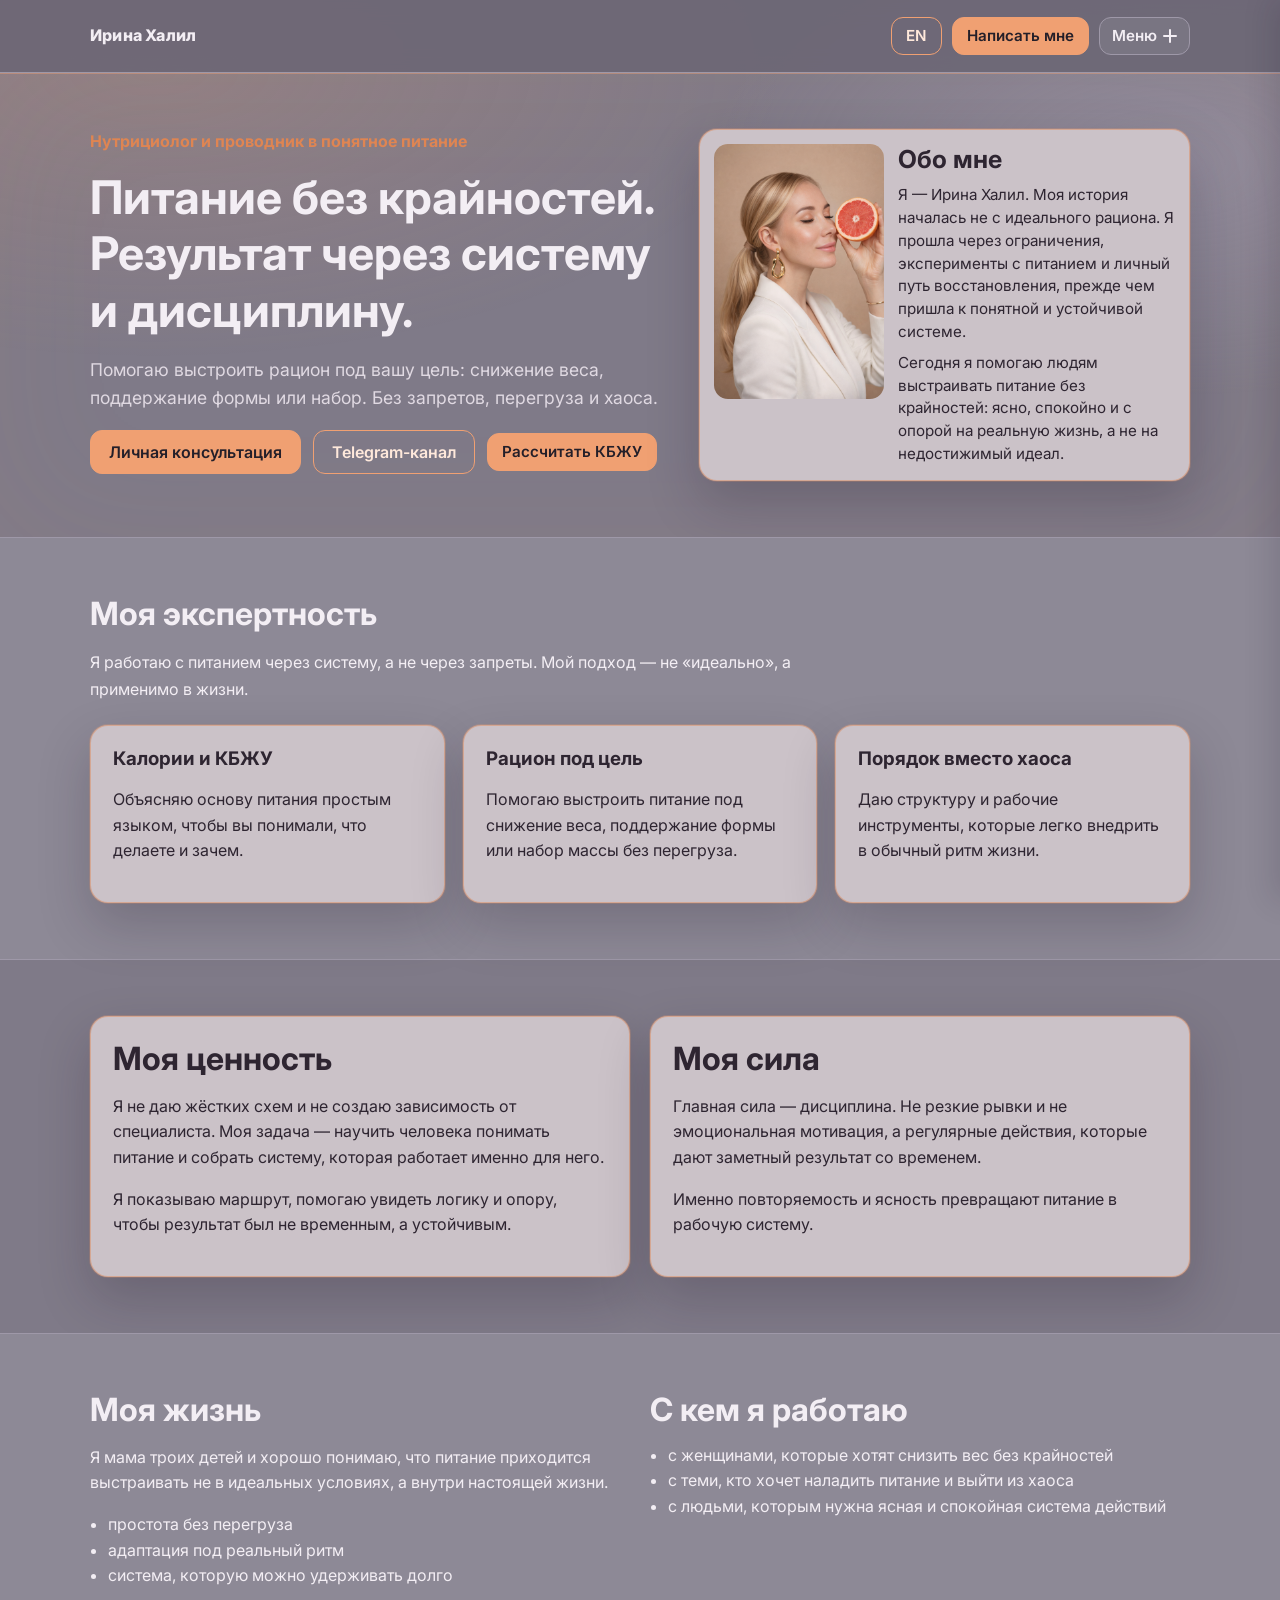
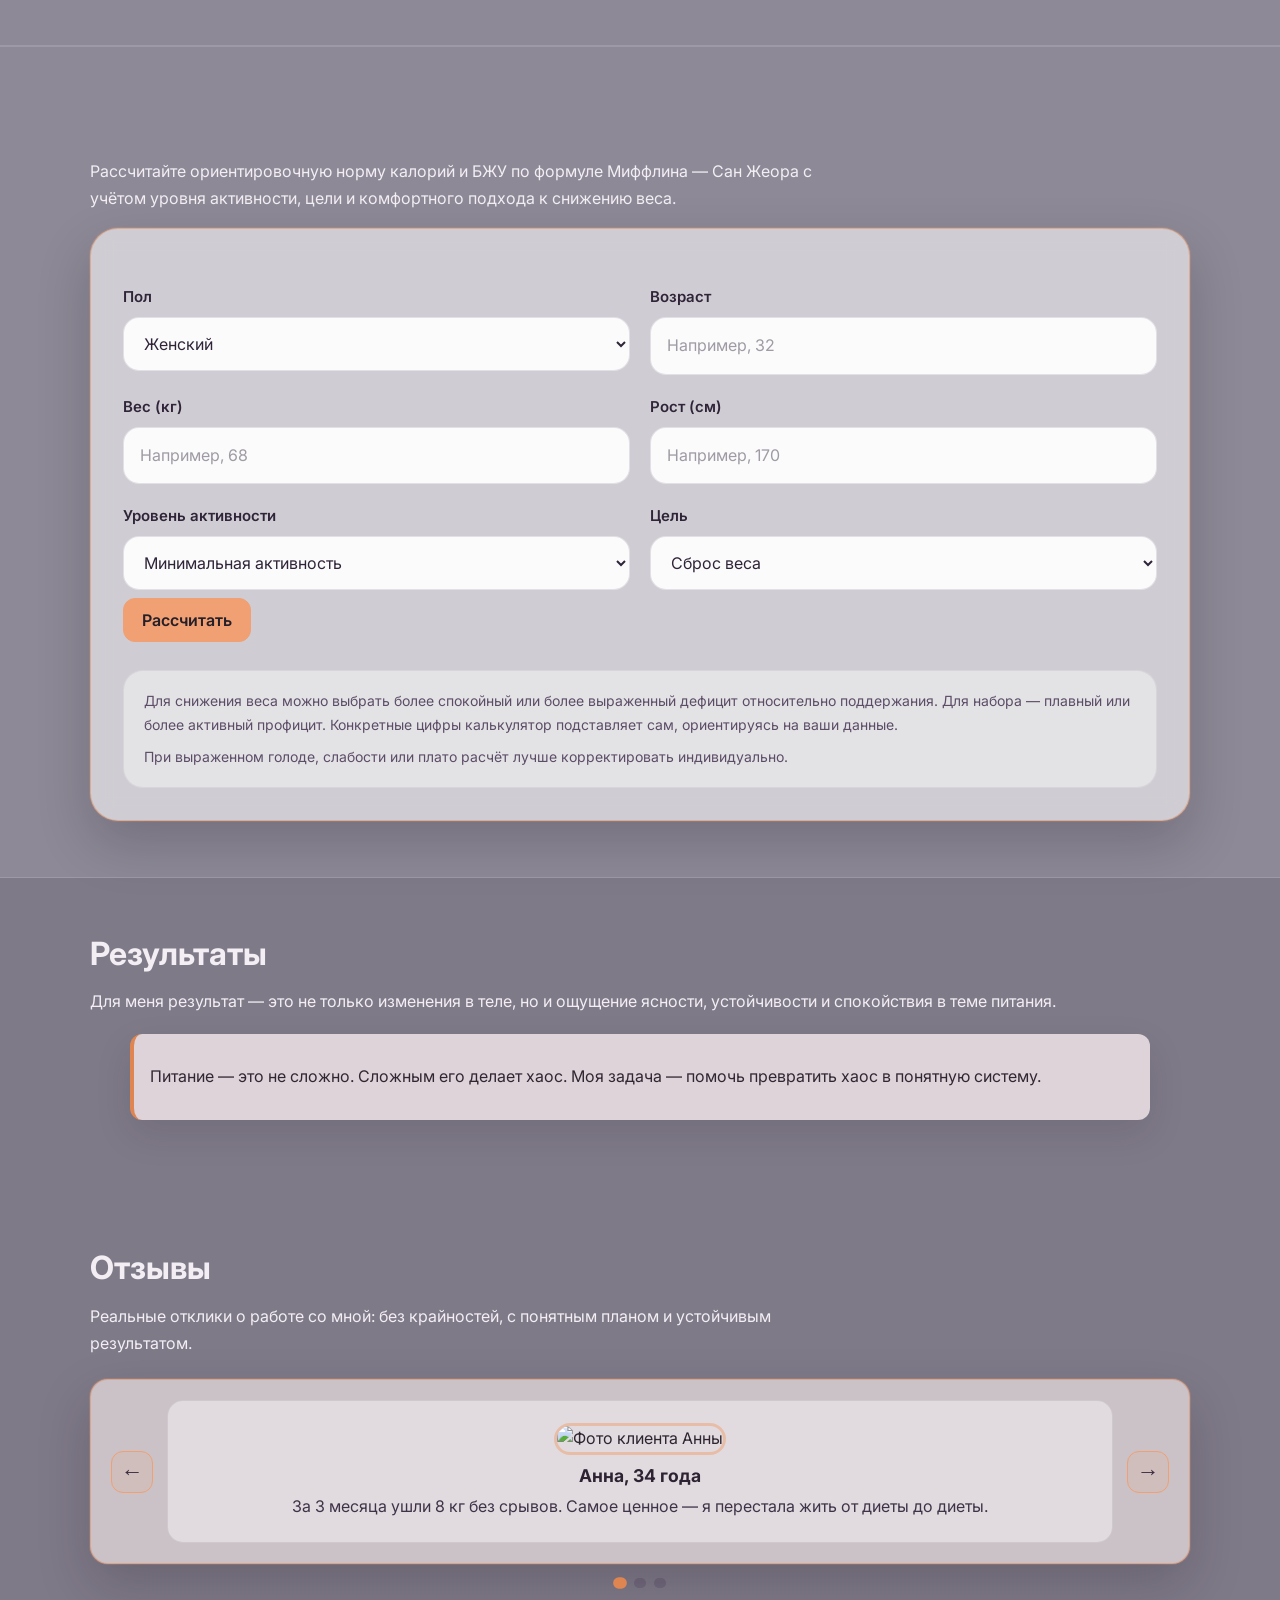
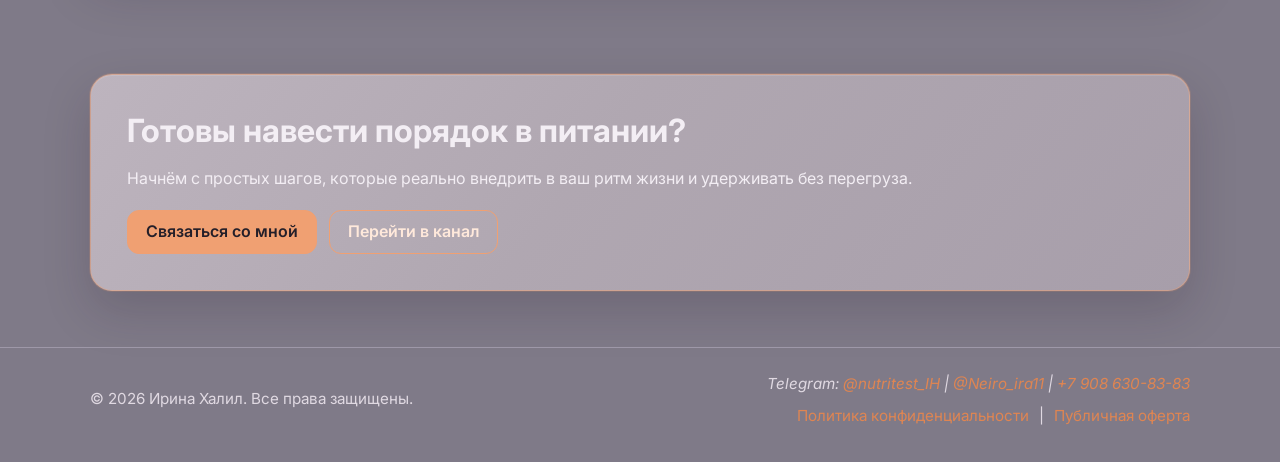
==== index.html @ 2a66aec0 "Добавила оферту и политику конфиденциальности" ====
<!doctype html>
<html lang="ru">
  <head>
    <meta charset="UTF-8" />
    <meta name="viewport" content="width=device-width, initial-scale=1" />
    <title>Ирина Халил — нутрициолог | Питание без крайностей</title>
    <meta
      name="description"
      content="Ирина Халил — нутрициолог. Помогаю выстроить питание без крайностей: снижение веса, понятный рацион и система, которую реально применять в жизни."
    />
    <meta
      name="keywords"
      content="нутрициолог, питание без крайностей, снижение веса, рацион, КБЖУ, питание для женщин, консультация нутрициолога"
    />
    <meta name="theme-color" content="#dff6f5" />

    <meta property="og:type" content="website" />
    <meta property="og:locale" content="ru_RU" />
    <meta property="og:title" content="Ирина Халил — нутрициолог" />
    <meta
      property="og:description"
      content="Питание без крайностей. Результат через систему, ясность и дисциплину."
    />
    <meta property="og:image" content="assets/og-cover.jpg" />
    <meta property="og:url" content="https://example.com" />
    <meta name="twitter:card" content="summary_large_image" />

    <link rel="icon" href="assets/favicon.ico" />
    <link rel="preconnect" href="https://fonts.googleapis.com" />
    <link rel="preconnect" href="https://fonts.gstatic.com" crossorigin />
    <link
      href="https://fonts.googleapis.com/css2?family=Inter:wght@400;500;600;700;800&display=swap"
      rel="stylesheet"
    />
    <link rel="stylesheet" href="styles.css" />
  </head>

  <body>
    <header class="header" id="top">
      <div class="container nav">
        <a href="#top" class="logo" aria-label="Ирина Халил — перейти в начало страницы">
          Ирина Халил
        </a>

        <nav class="nav-actions" aria-label="Основная навигация">
          <button class="btn btn-small btn-ghost" id="lang-toggle" type="button">
            EN
          </button>
          <button
            class="btn btn-small"
            type="button"
            id="nav-telegram-btn"
            aria-label="Написать мне — открыть форму"
          >
            Написать мне
          </button>
          <button
            class="sm-nav-toggle"
            type="button"
            id="staggered-menu-toggle"
            aria-expanded="false"
            aria-controls="staggered-menu-panel"
          >
            <span class="sm-nav-toggle-label" id="menu-toggle-label">Меню</span>
            <span class="sm-nav-toggle-icon" id="sm-menu-icon" aria-hidden="true">
              <span class="sm-nav-toggle-line"></span>
              <span class="sm-nav-toggle-line sm-nav-toggle-line-v"></span>
            </span>
          </button>
        </nav>
      </div>
    </header>

    <main id="main-content">
      <section class="hero section" id="about" aria-labelledby="hero-title">
        <div class="container hero-grid">
          <div class="hero-content">
            <p class="eyebrow" id="hero-eyebrow">Нутрициолог и проводник в понятное питание</p>
            <h1 id="hero-title">
              Питание без крайностей. Результат через систему и дисциплину.
            </h1>
            <p class="lead" id="hero-lead">
              Помогаю выстроить рацион под вашу цель: снижение веса, поддержание формы
              или набор. Без запретов, перегруза и хаоса.
            </p>

            <div class="hero-actions hero-main-actions">
              <button
                class="btn"
                type="button"
                id="hero-consult-btn"
                aria-haspopup="dialog"
                aria-controls="contact-modal"
              >
                Личная консультация
              </button>
              <a
                class="btn btn-ghost"
                id="hero-channel-btn"
                href="https://t.me/nutritest_IH"
                target="_blank"
                rel="noopener noreferrer"
              >
                Telegram-канал
              </a>
              <a
                class="btn btn-small btn-calc"
                id="hero-calc-btn"
                href="#calculator"
                aria-label="Перейти к калькулятору калорий и БЖУ"
              >
                Рассчитать КБЖУ
              </a>
            </div>
          </div>

          <aside class="card hero-card hero-profile" aria-labelledby="about-title">
            <div class="hero-about-row">
              <figure class="hero-photo">
                <img
                  src="photo.png"
                  alt="Ирина Халил — нутрициолог"
                />
              </figure>

              <div class="hero-about-text">
                <h2 id="about-title">Обо мне</h2>
                <p id="about-p1">
                  Я — Ирина Халил. Моя история началась не с идеального рациона.
                  Я прошла через ограничения, эксперименты с питанием и личный путь
                  восстановления, прежде чем пришла к понятной и устойчивой системе.
                </p>
                <p id="about-p2">
                  Сегодня я помогаю людям выстраивать питание без крайностей:
                  ясно, спокойно и с опорой на реальную жизнь, а не на недостижимый идеал.
                </p>
              </div>
            </div>
          </aside>
        </div>
      </section>

      <section class="section section-soft" id="expertise" aria-labelledby="expertise-title">
        <div class="container">
          <h2 id="expertise-title">Моя экспертность</h2>
          <p class="section-intro" id="expertise-intro">
            Я работаю с питанием через систему, а не через запреты.
            Мой подход — не «идеально», а применимо в жизни.
          </p>

          <div class="grid-3">
            <article class="card">
              <h3 id="exp-card1-title">Калории и КБЖУ</h3>
              <p id="exp-card1-text">
                Объясняю основу питания простым языком, чтобы вы понимали,
                что делаете и зачем.
              </p>
            </article>

            <article class="card">
              <h3 id="exp-card2-title">Рацион под цель</h3>
              <p id="exp-card2-text">
                Помогаю выстроить питание под снижение веса, поддержание формы
                или набор массы без перегруза.
              </p>
            </article>

            <article class="card">
              <h3 id="exp-card3-title">Порядок вместо хаоса</h3>
              <p id="exp-card3-text">
                Даю структуру и рабочие инструменты, которые легко внедрить
                в обычный ритм жизни.
              </p>
            </article>
          </div>
        </div>
      </section>

      <section class="section" aria-labelledby="approach-title">
        <div class="container split">
          <article class="card">
            <h2 id="approach-title">Моя ценность</h2>
            <p id="value-p1">
              Я не даю жёстких схем и не создаю зависимость от специалиста.
              Моя задача — научить человека понимать питание и собрать систему,
              которая работает именно для него.
            </p>
            <p id="value-p2">
              Я показываю маршрут, помогаю увидеть логику и опору, чтобы результат
              был не временным, а устойчивым.
            </p>
          </article>

          <article class="card">
            <h2 id="strength-title">Моя сила</h2>
            <p id="strength-p1">
              Главная сила — дисциплина. Не резкие рывки и не эмоциональная мотивация,
              а регулярные действия, которые дают заметный результат со временем.
            </p>
            <p id="strength-p2">
              Именно повторяемость и ясность превращают питание в рабочую систему.
            </p>
          </article>
        </div>
      </section>

      <section class="section section-soft" aria-labelledby="audience-title">
        <div class="container split">
          <div>
            <h2 id="life-title">Моя жизнь</h2>
            <p id="life-p1">
              Я мама троих детей и хорошо понимаю, что питание приходится выстраивать
              не в идеальных условиях, а внутри настоящей жизни.
            </p>
            <ul class="list">
              <li id="life-li1">простота без перегруза</li>
              <li id="life-li2">адаптация под реальный ритм</li>
              <li id="life-li3">система, которую можно удерживать долго</li>
            </ul>
          </div>

          <div>
            <h2 id="audience-title">С кем я работаю</h2>
            <ul class="list">
              <li id="aud-li1">с женщинами, которые хотят снизить вес без крайностей</li>
              <li id="aud-li2">с теми, кто хочет наладить питание и выйти из хаоса</li>
              <li id="aud-li3">с людьми, которым нужна ясная и спокойная система действий</li>
            </ul>
          </div>
        </div>
      </section>

      <section class="section section-soft" id="calculator" aria-labelledby="calculator-title">
        <div class="container">
          <h2 id="calculator-title">Ориентировочный расчёт калорийности и БЖУ</h2>
          <p class="section-intro">
            Рассчитайте ориентировочную норму калорий и БЖУ по формуле Миффлина — Сан Жеора
            с учётом уровня активности, цели и комфортного подхода к снижению веса.
          </p>

          <div class="card calculator-card">
            <form id="calorie-form" class="calculator-form">
              <div class="grid-2">
                <div class="form-group">
                  <label for="gender">Пол</label>
                  <select id="gender" name="gender" required>
                    <option value="female">Женский</option>
                    <option value="male">Мужской</option>
                  </select>
                </div>

                <div class="form-group">
                  <label for="age">Возраст</label>
                  <input
                    type="number"
                    id="age"
                    name="age"
                    min="14"
                    max="100"
                    placeholder="Например, 32"
                    required
                  />
                </div>

                <div class="form-group">
                  <label for="weight">Вес (кг)</label>
                  <input
                    type="number"
                    id="weight"
                    name="weight"
                    min="30"
                    max="300"
                    step="0.1"
                    placeholder="Например, 68"
                    required
                  />
                </div>

                <div class="form-group">
                  <label for="height">Рост (см)</label>
                  <input
                    type="number"
                    id="height"
                    name="height"
                    min="120"
                    max="250"
                    placeholder="Например, 170"
                    required
                  />
                </div>

                <div class="form-group">
                  <label for="activity">Уровень активности</label>
                  <select id="activity" name="activity" required>
                    <option value="1.2">Минимальная активность</option>
                    <option value="1.375">Лёгкая активность (1–3 тренировки в неделю)</option>
                    <option value="1.55">Умеренная активность (3–5 тренировок в неделю)</option>
                    <option value="1.725">Высокая активность (6–7 тренировок в неделю)</option>
                    <option value="1.9">Очень высокая активность / физическая работа</option>
                  </select>
                </div>

                <div class="form-group">
                  <label for="goal">Цель</label>
                  <select id="goal" name="goal" required>
                    <option value="lose_fast">Сброс веса</option>
                    <option value="lose_slow">Медленный сброс веса</option>
                    <option value="maintain">Поддержание моего нынешнего веса</option>
                    <option value="gain_slow">Медленное увеличение веса</option>
                    <option value="gain_fast">Увеличение веса</option>
                  </select>
                </div>
              </div>

              <button type="submit" class="btn calculator-btn">Рассчитать</button>
            </form>

            <div id="calorie-result" class="calculator-result" aria-live="polite"></div>

            <div class="calculator-note">
              <p>
                Для снижения веса можно выбрать более спокойный или более выраженный дефицит
                относительно поддержания. Для набора — плавный или более активный профицит.
                Конкретные цифры калькулятор подставляет сам, ориентируясь на ваши данные.
              </p>
              <p>
                При выраженном голоде, слабости или плато расчёт лучше корректировать индивидуально.
              </p>
            </div>
          </div>
        </div>
      </section>

      <section class="section" id="results" aria-labelledby="results-title">
        <div class="container">
          <h2 id="results-title">Результаты</h2>
          <p id="results-p1">
            Для меня результат — это не только изменения в теле, но и ощущение ясности,
            устойчивости и спокойствия в теме питания.
          </p>

          <blockquote class="quote">
            <p id="quote-text">
              Питание — это не сложно. Сложным его делает хаос.
              Моя задача — помочь превратить хаос в понятную систему.
            </p>
          </blockquote>
        </div>
      </section>

      <section class="section testimonials" id="testimonials" aria-labelledby="testimonials-title">
        <div class="container">
          <h2 id="testimonials-title">Отзывы</h2>
          <p class="section-intro" id="testimonials-intro">
            Реальные отклики о работе со мной: без крайностей, с понятным планом и устойчивым результатом.
          </p>

          <div class="card testimonials-card">
            <button
              class="testimonial-arrow testimonial-prev"
              type="button"
              id="testimonial-prev"
              aria-label="Предыдущий отзыв"
            >
              &#8592;
            </button>

            <div class="testimonials-viewport" aria-live="polite">
              <div class="testimonials-track" id="testimonials-track">
                <article class="testimonial-slide">
                  <img
                    class="testimonial-avatar"
                    src="https://randomuser.me/api/portraits/women/68.jpg"
                    alt="Фото клиента Анны"
                    id="testimonial-avatar-1"
                    loading="lazy"
                  />
                  <h3 id="testimonial-name-1">Анна, 34 года</h3>
                  <p id="testimonial-text-1">
                    За 3 месяца ушли 8 кг без срывов. Самое ценное — я перестала жить от диеты до диеты.
                  </p>
                </article>

                <article class="testimonial-slide">
                  <img
                    class="testimonial-avatar"
                    src="https://randomuser.me/api/portraits/women/32.jpg"
                    alt="Фото клиента Марии"
                    id="testimonial-avatar-2"
                    loading="lazy"
                  />
                  <h3 id="testimonial-name-2">Мария, 29 лет</h3>
                  <p id="testimonial-text-2">
                    Появилась система и спокойствие. Больше нет хаоса в еде, а результат держится.
                  </p>
                </article>

                <article class="testimonial-slide">
                  <img
                    class="testimonial-avatar"
                    src="https://randomuser.me/api/portraits/women/44.jpg"
                    alt="Фото клиента Елены"
                    id="testimonial-avatar-3"
                    loading="lazy"
                  />
                  <h3 id="testimonial-name-3">Елена, 41 год</h3>
                  <p id="testimonial-text-3">
                    Наконец поняла, как питаться в реальном графике с детьми и работой. Без перегруза и запретов.
                  </p>
                </article>
              </div>
            </div>

            <button
              class="testimonial-arrow testimonial-next"
              type="button"
              id="testimonial-next"
              aria-label="Следующий отзыв"
            >
              &#8594;
            </button>
          </div>

          <div class="testimonial-dots" id="testimonial-dots" aria-label="Навигация по отзывам">
            <button class="testimonial-dot is-active" type="button" data-index="0" aria-label="Отзыв 1"></button>
            <button class="testimonial-dot" type="button" data-index="1" aria-label="Отзыв 2"></button>
            <button class="testimonial-dot" type="button" data-index="2" aria-label="Отзыв 3"></button>
          </div>
        </div>
      </section>

      <section class="section cta" id="contact" aria-labelledby="cta-title">
        <div class="container cta-box">
          <h2 id="cta-title">Готовы навести порядок в питании?</h2>
          <p id="cta-p1">
            Начнём с простых шагов, которые реально внедрить в ваш ритм жизни
            и удерживать без перегруза.
          </p>

          <div class="hero-actions">
            <button class="btn" type="button" id="cta-contact-btn">
              Связаться со мной
            </button>
            <a
              class="btn btn-ghost"
              id="cta-channel-btn"
              href="https://t.me/nutritest_IH"
              target="_blank"
              rel="noopener noreferrer"
            >
              Перейти в канал
            </a>
          </div>
        </div>
      </section>
    </main>

    <div
      id="contact-modal"
      class="contact-modal"
      aria-hidden="true"
    >
      <button
        type="button"
        class="contact-modal-backdrop"
        id="contact-modal-backdrop"
        aria-label="Закрыть"
        tabindex="-1"
      ></button>
      <div
        class="contact-modal-dialog card"
        role="dialog"
        aria-modal="true"
        aria-labelledby="contact-modal-title"
      >
        <button
          type="button"
          class="contact-modal-close"
          id="contact-modal-close"
          aria-label="Закрыть"
        >
          &times;
        </button>
        <h2 id="contact-modal-title">Написать мне</h2>
        <p class="contact-modal-intro" id="contact-modal-intro">
          Оставьте контакты — я свяжусь с вами удобным способом.
        </p>
        <form id="contact-form" class="contact-form" novalidate>
          <div class="form-group">
            <label for="contact-name" id="contact-label-name">Имя</label>
            <input
              type="text"
              id="contact-name"
              name="name"
              autocomplete="name"
              required
              maxlength="120"
              placeholder="Как к вам обращаться"
            />
          </div>
          <div class="form-group">
            <label for="contact-email" id="contact-label-email">Электронная почта</label>
            <input
              type="email"
              id="contact-email"
              name="email"
              autocomplete="email"
              required
              maxlength="254"
              placeholder="name@example.com"
            />
          </div>
          <div class="form-group">
            <label for="contact-phone" id="contact-label-phone">Телефон</label>
            <input
              type="tel"
              id="contact-phone"
              name="phone"
              autocomplete="tel"
              required
              maxlength="32"
              placeholder="+7 …"
            />
          </div>
          <label class="contact-consent" for="contact-consent">
            <input type="checkbox" id="contact-consent" name="consent" required value="1" />
            <span id="contact-consent-text">Даю согласие на обработку моих персональных данных</span>
          </label>
          <p id="contact-form-error" class="contact-form-error" role="alert" hidden></p>
          <div class="contact-form-actions">
            <button type="submit" class="btn" id="contact-submit-btn">Отправить</button>
          </div>
          <p class="contact-modal-footnote">
            <a
              id="contact-telegram-fallback"
              href="https://t.me/Neiro_ira11"
              target="_blank"
              rel="noopener noreferrer"
              >Или написать в Telegram</a
            >
          </p>
          <p class="contact-modal-footnote contact-modal-legal">
            <a id="contact-privacy-link" href="privacy.html" target="_blank" rel="noopener noreferrer"
              >Политика конфиденциальности</a
            >
            ·
            <a id="contact-offer-link" href="offer.html" target="_blank" rel="noopener noreferrer"
              >Публичная оферта</a
            >
          </p>
        </form>
      </div>
    </div>

    <div
      id="staggered-menu-root"
      class="staggered-menu-wrapper fixed-wrapper"
      data-position="right"
      style="--sm-accent: #df8552"
      aria-hidden="true"
    >
      <button
        type="button"
        class="sm-backdrop"
        id="staggered-menu-backdrop"
        aria-label="Закрыть меню"
        tabindex="-1"
      ></button>
      <div class="sm-prelayers" aria-hidden="true">
        <div class="sm-prelayer" style="background: #c4bac4"></div>
        <div class="sm-prelayer" style="background: #9e98a8"></div>
      </div>
      <aside
        id="staggered-menu-panel"
        class="staggered-menu-panel"
        aria-hidden="true"
        role="dialog"
        aria-modal="true"
        aria-label="Навигация по сайту"
      >
        <div class="sm-panel-inner">
          <ul class="sm-panel-list" data-numbering="true" role="list">
            <li class="sm-panel-itemWrap">
              <a class="sm-panel-item" href="#top" aria-label="Перейти в начало" data-sm-anchor>
                <span class="sm-panel-itemLabel" id="menu-label-home">Главная</span>
              </a>
            </li>
            <li class="sm-panel-itemWrap">
              <a class="sm-panel-item" href="#about" aria-label="Раздел обо мне" data-sm-anchor>
                <span class="sm-panel-itemLabel" id="menu-label-about">Обо мне</span>
              </a>
            </li>
            <li class="sm-panel-itemWrap">
              <a class="sm-panel-item" href="#expertise" aria-label="Моя экспертность" data-sm-anchor>
                <span class="sm-panel-itemLabel" id="menu-label-expertise">Экспертность</span>
              </a>
            </li>
            <li class="sm-panel-itemWrap">
              <a class="sm-panel-item" href="#calculator" aria-label="Калькулятор КБЖУ" data-sm-anchor>
                <span class="sm-panel-itemLabel" id="menu-label-calculator">Калькулятор</span>
              </a>
            </li>
            <li class="sm-panel-itemWrap">
              <a class="sm-panel-item" href="#results" aria-label="Результаты" data-sm-anchor>
                <span class="sm-panel-itemLabel" id="menu-label-results">Результаты</span>
              </a>
            </li>
            <li class="sm-panel-itemWrap">
              <a class="sm-panel-item" href="#testimonials" aria-label="Отзывы" data-sm-anchor>
                <span class="sm-panel-itemLabel" id="menu-label-testimonials">Отзывы</span>
              </a>
            </li>
            <li class="sm-panel-itemWrap">
              <a class="sm-panel-item" href="#contact" aria-label="Связаться" data-sm-anchor>
                <span class="sm-panel-itemLabel" id="menu-label-contact">Связаться</span>
              </a>
            </li>
          </ul>
          <div class="sm-socials" aria-label="Соцсети">
            <h3 class="sm-socials-title" id="menu-socials-title">Соцсети</h3>
            <ul class="sm-socials-list" role="list">
              <li class="sm-socials-item">
                <a
                  href="https://t.me/nutritest_IH"
                  class="sm-socials-link"
                  target="_blank"
                  rel="noopener noreferrer"
                  id="menu-social-channel"
                >
                  Telegram — канал
                </a>
              </li>
              <li class="sm-socials-item">
                <a
                  href="https://t.me/Neiro_ira11"
                  class="sm-socials-link"
                  target="_blank"
                  rel="noopener noreferrer"
                  id="menu-social-dm"
                >
                  Telegram — личные сообщения
                </a>
              </li>
            </ul>
          </div>
        </div>
      </aside>
    </div>

    <footer class="footer">
      <div class="container footer-inner">
        <p>© <span id="year"></span> Ирина Халил. <span id="footer-rights">Все права защищены.</span></p>
        <div class="footer-right">
          <address class="footer-contacts">
            <span id="footer-telegram-label">Telegram:</span>
            <a href="https://t.me/nutritest_IH" target="_blank" rel="noopener noreferrer">
              @nutritest_IH
            </a>
            |
            <a href="https://t.me/Neiro_ira11" target="_blank" rel="noopener noreferrer">
              @Neiro_ira11
            </a>
            |
            <a href="tel:+79086308383">+7 908 630-83-83</a>
          </address>
          <p class="footer-legal">
            <a id="footer-privacy-link" href="privacy.html" target="_blank" rel="noopener noreferrer"
              >Политика конфиденциальности</a
            >
            <span aria-hidden="true">|</span>
            <a id="footer-offer-link" href="offer.html" target="_blank" rel="noopener noreferrer"
              >Публичная оферта</a
            >
          </p>
        </div>
      </div>
    </footer>
    <script src="https://cdn.jsdelivr.net/npm/gsap@3.12.5/dist/gsap.min.js"></script>
    <script>
      (function () {
        const langToggle = document.getElementById("lang-toggle");
        const translations = {
          ru: {
            pageTitle: "Ирина Халил — нутрициолог | Питание без крайностей",
            navTelegram: "Написать мне",
            contactModalIntro:
              "Оставьте контакты — я свяжусь с вами удобным способом.",
            contactLabelName: "Имя",
            contactLabelEmail: "Электронная почта",
            contactLabelPhone: "Телефон",
            contactPlaceholderName: "Как к вам обращаться",
            contactPlaceholderEmail: "name@example.com",
            contactPlaceholderPhone: "+7 …",
            contactConsentText: "Даю согласие на обработку моих персональных данных",
            contactSubmit: "Отправить",
            contactCloseAria: "Закрыть окно",
            contactBackdropAria: "Закрыть форму",
            contactAltTelegram: "Или написать в Telegram",
            policyLink: "Политика конфиденциальности",
            offerLink: "Публичная оферта",
            contactNavAria: "Написать мне — открыть форму",
            contactErrRequired: "Заполните все поля.",
            contactErrEmail: "Укажите корректный email.",
            contactErrPhone: "Укажите номер телефона.",
            contactErrConsent: "Нужно согласие на обработку персональных данных.",
            contactErrPopupBlocked:
              "Браузер заблокировал новое окно. Разрешите всплывающие окна для этого сайта или воспользуйтесь ссылкой на Telegram внизу формы.",
            contactSending: "Отправка…",
            contactErrSend:
              "Не удалось отправить. Проверьте подключение к интернету или напишите в Telegram.",
            contactSuccess: "Спасибо! Данные отправлены.",
            contactMsgIntro: "Заявка с сайта NutriKey",
            contactMsgName: "Имя",
            contactMsgEmail: "Email",
            contactMsgPhone: "Телефон",
            heroEyebrow: "Нутрициолог и проводник в понятное питание",
            heroTitle: "Питание без крайностей. Результат через систему и дисциплину.",
            heroLead:
              "Помогаю выстроить рацион под вашу цель: снижение веса, поддержание формы или набор. Без запретов, перегруза и хаоса.",
            heroConsult: "Личная консультация",
            heroChannel: "Telegram-канал",
            heroCalc: "Рассчитать КБЖУ",
            menuToggleOpen: "Меню",
            menuToggleClose: "Закрыть",
            menuOpenAria: "Открыть меню навигации",
            menuCloseAria: "Закрыть меню",
            menuBackdropAria: "Закрыть меню",
            menuPanelAria: "Навигация по сайту",
            menuHome: "Главная",
            menuAbout: "Обо мне",
            menuExpertise: "Экспертность",
            menuCalculator: "Калькулятор",
            menuResults: "Результаты",
            menuTestimonials: "Отзывы",
            menuContact: "Связаться",
            menuSocialsTitle: "Соцсети",
            menuSocialChannel: "Telegram — канал",
            menuSocialDm: "Telegram — личные сообщения",
            aboutTitle: "Обо мне",
            aboutP1:
              "Я — Ирина Халил. Моя история началась не с идеального рациона. Я прошла через ограничения, эксперименты с питанием и личный путь восстановления, прежде чем пришла к понятной и устойчивой системе.",
            aboutP2:
              "Сегодня я помогаю людям выстраивать питание без крайностей: ясно, спокойно и с опорой на реальную жизнь, а не на недостижимый идеал.",
            expertiseTitle: "Моя экспертность",
            expertiseIntro:
              "Я работаю с питанием через систему, а не через запреты. Мой подход — не «идеально», а применимо в жизни.",
            expCard1Title: "Калории и КБЖУ",
            expCard1Text:
              "Объясняю основу питания простым языком, чтобы вы понимали, что делаете и зачем.",
            expCard2Title: "Рацион под цель",
            expCard2Text:
              "Помогаю выстроить питание под снижение веса, поддержание формы или набор массы без перегруза.",
            expCard3Title: "Порядок вместо хаоса",
            expCard3Text:
              "Даю структуру и рабочие инструменты, которые легко внедрить в обычный ритм жизни.",
            valueTitle: "Моя ценность",
            valueP1:
              "Я не даю жёстких схем и не создаю зависимость от специалиста. Моя задача — научить человека понимать питание и собрать систему, которая работает именно для него.",
            valueP2:
              "Я показываю маршрут, помогаю увидеть логику и опору, чтобы результат был не временным, а устойчивым.",
            strengthTitle: "Моя сила",
            strengthP1:
              "Главная сила — дисциплина. Не резкие рывки и не эмоциональная мотивация, а регулярные действия, которые дают заметный результат со временем.",
            strengthP2:
              "Именно повторяемость и ясность превращают питание в рабочую систему.",
            lifeTitle: "Моя жизнь",
            lifeP1:
              "Я мама троих детей и хорошо понимаю, что питание приходится выстраивать не в идеальных условиях, а внутри настоящей жизни.",
            lifeLi1: "простота без перегруза",
            lifeLi2: "адаптация под реальный ритм",
            lifeLi3: "система, которую можно удерживать долго",
            audienceTitle: "С кем я работаю",
            audLi1: "с женщинами, которые хотят снизить вес без крайностей",
            audLi2: "с теми, кто хочет наладить питание и выйти из хаоса",
            audLi3: "с людьми, которым нужна ясная и спокойная система действий",
            resultsTitle: "Результаты",
            resultsP1:
              "Для меня результат — это не только изменения в теле, но и ощущение ясности, устойчивости и спокойствия в теме питания.",
            quoteText:
              "Питание — это не сложно. Сложным его делает хаос. Моя задача — помочь превратить хаос в понятную систему.",
            testimonialsTitle: "Отзывы",
            testimonialsIntro:
              "Реальные отклики о работе со мной: без крайностей, с понятным планом и устойчивым результатом.",
            testimonialName1: "Анна, 34 года",
            testimonialText1:
              "За 3 месяца ушли 8 кг без срывов. Самое ценное — я перестала жить от диеты до диеты.",
            testimonialName2: "Мария, 29 лет",
            testimonialText2:
              "Появилась система и спокойствие. Больше нет хаоса в еде, а результат держится.",
            testimonialName3: "Елена, 41 год",
            testimonialText3:
              "Наконец поняла, как питаться в реальном графике с детьми и работой. Без перегруза и запретов.",
            ctaTitle: "Готовы навести порядок в питании?",
            ctaP1:
              "Начнём с простых шагов, которые реально внедрить в ваш ритм жизни и удерживать без перегруза.",
            ctaContact: "Связаться со мной",
            ctaChannel: "Перейти в канал",
            footerRights: "Все права защищены.",
            footerPolicy: "Политика конфиденциальности",
            footerOffer: "Публичная оферта",
            langButton: "EN"
          },
          en: {
            pageTitle: "Irina Halil — Nutritionist | Nutrition Without Extremes",
            navTelegram: "Contact me",
            contactModalIntro:
              "Leave your contacts — I will get back to you in a convenient way.",
            contactLabelName: "Name",
            contactLabelEmail: "Email",
            contactLabelPhone: "Phone",
            contactPlaceholderName: "How should I address you",
            contactPlaceholderEmail: "name@example.com",
            contactPlaceholderPhone: "+1 …",
            contactConsentText: "I consent to the processing of my personal data",
            contactSubmit: "Send",
            contactCloseAria: "Close dialog",
            contactBackdropAria: "Close form",
            contactAltTelegram: "Or message on Telegram",
            policyLink: "Privacy Policy",
            offerLink: "Public Offer",
            contactNavAria: "Contact me — open form",
            contactErrRequired: "Please fill in all fields.",
            contactErrEmail: "Enter a valid email.",
            contactErrPhone: "Enter a phone number.",
            contactErrConsent: "Consent to data processing is required.",
            contactErrPopupBlocked:
              "Your browser blocked the new window. Allow pop-ups for this site, or use the Telegram link at the bottom of the form.",
            contactSending: "Sending…",
            contactErrSend:
              "Could not send. Check your connection or message on Telegram.",
            contactSuccess: "Thank you! Your details were sent.",
            contactMsgIntro: "Request from NutriKey website",
            contactMsgName: "Name",
            contactMsgEmail: "Email",
            contactMsgPhone: "Phone",
            heroEyebrow: "Nutritionist and guide to clear nutrition",
            heroTitle: "Nutrition without extremes. Results through system and discipline.",
            heroLead:
              "I help you build a diet for your goal: weight loss, maintenance, or gain. No bans, overload, or chaos.",
            heroConsult: "Personal Consultation",
            heroChannel: "Telegram Channel",
            heroCalc: "Calculate Calories & Macros",
            menuToggleOpen: "Menu",
            menuToggleClose: "Close",
            menuOpenAria: "Open navigation menu",
            menuCloseAria: "Close navigation menu",
            menuBackdropAria: "Close menu",
            menuPanelAria: "Site navigation",
            menuHome: "Home",
            menuAbout: "About",
            menuExpertise: "Expertise",
            menuCalculator: "Calculator",
            menuResults: "Results",
            menuTestimonials: "Testimonials",
            menuContact: "Contact",
            menuSocialsTitle: "Social",
            menuSocialChannel: "Telegram — channel",
            menuSocialDm: "Telegram — direct messages",
            aboutTitle: "About Me",
            aboutP1:
              "I am Irina Halil. My story did not start with a perfect diet. I went through restrictions, nutrition experiments, and a personal recovery path before creating a clear and sustainable system.",
            aboutP2:
              "Today I help people build nutrition without extremes: clear, calm, and based on real life instead of an unreachable ideal.",
            expertiseTitle: "My Expertise",
            expertiseIntro:
              "I work with nutrition through a system, not through restrictions. My approach is not 'perfect' - it is practical for real life.",
            expCard1Title: "Calories and Macros",
            expCard1Text:
              "I explain nutrition basics in simple language, so you understand what you do and why.",
            expCard2Title: "Goal-Based Nutrition",
            expCard2Text:
              "I help build your nutrition plan for weight loss, maintenance, or muscle gain without overload.",
            expCard3Title: "Order Instead of Chaos",
            expCard3Text:
              "I provide structure and practical tools that are easy to apply in everyday life.",
            valueTitle: "My Value",
            valueP1:
              "I do not use rigid plans and do not create dependence on a specialist. My goal is to teach people to understand nutrition and build a system that works specifically for them.",
            valueP2:
              "I show the route, help you see the logic and support, so the result is sustainable, not temporary.",
            strengthTitle: "My Strength",
            strengthP1:
              "My main strength is discipline. Not sharp bursts and not emotional motivation, but regular actions that produce visible results over time.",
            strengthP2:
              "Consistency and clarity are what turn nutrition into a working system.",
            lifeTitle: "My Life",
            lifeP1:
              "I am a mother of three children and I know that nutrition must be built not in ideal conditions, but within real life.",
            lifeLi1: "simplicity without overload",
            lifeLi2: "adaptation to real rhythm",
            lifeLi3: "a system you can maintain long-term",
            audienceTitle: "Who I Work With",
            audLi1: "women who want to lose weight without extremes",
            audLi2: "people who want to organize nutrition and leave chaos behind",
            audLi3: "people who need a clear and calm action system",
            resultsTitle: "Results",
            resultsP1:
              "For me, results are not only body changes, but also clarity, stability, and calm in nutrition.",
            quoteText:
              "Nutrition is not complicated. Chaos makes it complicated. My task is to turn chaos into a clear system.",
            testimonialsTitle: "Testimonials",
            testimonialsIntro:
              "Real feedback about working with me: no extremes, a clear plan, and sustainable results.",
            testimonialName1: "Anna, 34",
            testimonialText1:
              "I lost 8 kg in 3 months without breakdowns. The biggest value is that I stopped jumping between strict diets.",
            testimonialName2: "Maria, 29",
            testimonialText2:
              "I got structure and calm. No more food chaos, and the result is stable.",
            testimonialName3: "Elena, 41",
            testimonialText3:
              "I finally understood how to eat in a real schedule with kids and work. No overload and no hard bans.",
            ctaTitle: "Ready to bring order to your nutrition?",
            ctaP1:
              "Let's start with simple steps that are realistic for your lifestyle and sustainable without overload.",
            ctaContact: "Contact Me",
            ctaChannel: "Go to Channel",
            footerRights: "All rights reserved.",
            footerPolicy: "Privacy Policy",
            footerOffer: "Public Offer",
            langButton: "RU"
          }
        };

        const applyLanguage = function (lang) {
          const t = translations[lang];
          if (!t) return;

          document.documentElement.lang = lang;
          document.title = t.pageTitle;
          const navWriteBtn = document.getElementById("nav-telegram-btn");
          navWriteBtn.textContent = t.navTelegram;
          navWriteBtn.setAttribute("aria-label", t.contactNavAria);
          document.getElementById("hero-eyebrow").textContent = t.heroEyebrow;
          document.getElementById("hero-title").textContent = t.heroTitle;
          document.getElementById("hero-lead").textContent = t.heroLead;
          document.getElementById("hero-consult-btn").textContent = t.heroConsult;
          document.getElementById("hero-channel-btn").textContent = t.heroChannel;
          const heroCalcBtn = document.getElementById("hero-calc-btn");
          heroCalcBtn.textContent = t.heroCalc;
          heroCalcBtn.setAttribute(
            "aria-label",
            lang === "ru"
              ? "Перейти к калькулятору калорий и БЖУ"
              : "Go to calorie and macro calculator"
          );
          document.getElementById("about-title").textContent = t.aboutTitle;
          document.getElementById("about-p1").textContent = t.aboutP1;
          document.getElementById("about-p2").textContent = t.aboutP2;
          document.getElementById("expertise-title").textContent = t.expertiseTitle;
          document.getElementById("expertise-intro").textContent = t.expertiseIntro;
          document.getElementById("exp-card1-title").textContent = t.expCard1Title;
          document.getElementById("exp-card1-text").textContent = t.expCard1Text;
          document.getElementById("exp-card2-title").textContent = t.expCard2Title;
          document.getElementById("exp-card2-text").textContent = t.expCard2Text;
          document.getElementById("exp-card3-title").textContent = t.expCard3Title;
          document.getElementById("exp-card3-text").textContent = t.expCard3Text;
          document.getElementById("approach-title").textContent = t.valueTitle;
          document.getElementById("value-p1").textContent = t.valueP1;
          document.getElementById("value-p2").textContent = t.valueP2;
          document.getElementById("strength-title").textContent = t.strengthTitle;
          document.getElementById("strength-p1").textContent = t.strengthP1;
          document.getElementById("strength-p2").textContent = t.strengthP2;
          document.getElementById("life-title").textContent = t.lifeTitle;
          document.getElementById("life-p1").textContent = t.lifeP1;
          document.getElementById("life-li1").textContent = t.lifeLi1;
          document.getElementById("life-li2").textContent = t.lifeLi2;
          document.getElementById("life-li3").textContent = t.lifeLi3;
          document.getElementById("audience-title").textContent = t.audienceTitle;
          document.getElementById("aud-li1").textContent = t.audLi1;
          document.getElementById("aud-li2").textContent = t.audLi2;
          document.getElementById("aud-li3").textContent = t.audLi3;
          document.getElementById("results-title").textContent = t.resultsTitle;
          document.getElementById("results-p1").textContent = t.resultsP1;
          document.getElementById("quote-text").textContent = t.quoteText;
          document.getElementById("testimonials-title").textContent = t.testimonialsTitle;
          document.getElementById("testimonials-intro").textContent = t.testimonialsIntro;
          document.getElementById("testimonial-name-1").textContent = t.testimonialName1;
          document.getElementById("testimonial-text-1").textContent = t.testimonialText1;
          document.getElementById("testimonial-name-2").textContent = t.testimonialName2;
          document.getElementById("testimonial-text-2").textContent = t.testimonialText2;
          document.getElementById("testimonial-name-3").textContent = t.testimonialName3;
          document.getElementById("testimonial-text-3").textContent = t.testimonialText3;
          document.getElementById("cta-title").textContent = t.ctaTitle;
          document.getElementById("cta-p1").textContent = t.ctaP1;
          document.getElementById("cta-contact-btn").textContent = t.ctaContact;
          document.getElementById("cta-channel-btn").textContent = t.ctaChannel;
          document.getElementById("footer-rights").textContent = t.footerRights;
          document.getElementById("lang-toggle").textContent = t.langButton;

          const menuLabel = document.getElementById("menu-toggle-label");
          if (menuLabel) {
            menuLabel.dataset.menuOpen = t.menuToggleOpen;
            menuLabel.dataset.menuClose = t.menuToggleClose;
          }
          const menuToggle = document.getElementById("staggered-menu-toggle");
          if (menuToggle) {
            menuToggle.dataset.menuOpenAria = t.menuOpenAria;
            menuToggle.dataset.menuCloseAria = t.menuCloseAria;
          }
          const menuBackdrop = document.getElementById("staggered-menu-backdrop");
          if (menuBackdrop) menuBackdrop.setAttribute("aria-label", t.menuBackdropAria);
          const menuPanel = document.getElementById("staggered-menu-panel");
          if (menuPanel) menuPanel.setAttribute("aria-label", t.menuPanelAria);
          document.getElementById("menu-label-home").textContent = t.menuHome;
          document.getElementById("menu-label-about").textContent = t.menuAbout;
          document.getElementById("menu-label-expertise").textContent = t.menuExpertise;
          document.getElementById("menu-label-calculator").textContent = t.menuCalculator;
          document.getElementById("menu-label-results").textContent = t.menuResults;
          document.getElementById("menu-label-testimonials").textContent = t.menuTestimonials;
          document.getElementById("menu-label-contact").textContent = t.menuContact;
          document.getElementById("menu-socials-title").textContent = t.menuSocialsTitle;
          document.getElementById("menu-social-channel").textContent = t.menuSocialChannel;
          document.getElementById("menu-social-dm").textContent = t.menuSocialDm;
          if (window.__nutrikeyMenuSync) window.__nutrikeyMenuSync();

          const cTitle = document.getElementById("contact-modal-title");
          if (cTitle) cTitle.textContent = t.navTelegram;
          const cIntro = document.getElementById("contact-modal-intro");
          if (cIntro) cIntro.textContent = t.contactModalIntro;
          document.getElementById("contact-label-name").textContent = t.contactLabelName;
          document.getElementById("contact-label-email").textContent = t.contactLabelEmail;
          document.getElementById("contact-label-phone").textContent = t.contactLabelPhone;
          document.getElementById("contact-name").placeholder = t.contactPlaceholderName;
          document.getElementById("contact-email").placeholder = t.contactPlaceholderEmail;
          document.getElementById("contact-phone").placeholder = t.contactPlaceholderPhone;
          document.getElementById("contact-consent-text").textContent = t.contactConsentText;
          document.getElementById("contact-submit-btn").textContent = t.contactSubmit;
          document.getElementById("contact-telegram-fallback").textContent = t.contactAltTelegram;
          document.getElementById("contact-privacy-link").textContent = t.policyLink;
          document.getElementById("contact-offer-link").textContent = t.offerLink;
          document.getElementById("footer-privacy-link").textContent = t.footerPolicy;
          document.getElementById("footer-offer-link").textContent = t.footerOffer;
          const cClose = document.getElementById("contact-modal-close");
          if (cClose) cClose.setAttribute("aria-label", t.contactCloseAria);
          const cBackdrop = document.getElementById("contact-modal-backdrop");
          if (cBackdrop) cBackdrop.setAttribute("aria-label", t.contactBackdropAria);
          const contactForm = document.getElementById("contact-form");
          if (contactForm) {
            contactForm.dataset.errRequired = t.contactErrRequired;
            contactForm.dataset.errEmail = t.contactErrEmail;
            contactForm.dataset.errPhone = t.contactErrPhone;
            contactForm.dataset.errConsent = t.contactErrConsent;
            contactForm.dataset.errPopupBlocked = t.contactErrPopupBlocked;
            contactForm.dataset.contactSending = t.contactSending;
            contactForm.dataset.contactErrSend = t.contactErrSend;
            contactForm.dataset.contactSuccess = t.contactSuccess;
            contactForm.dataset.msgIntro = t.contactMsgIntro;
            contactForm.dataset.msgName = t.contactMsgName;
            contactForm.dataset.msgEmail = t.contactMsgEmail;
            contactForm.dataset.msgPhone = t.contactMsgPhone;
          }

          localStorage.setItem("siteLanguage", lang);
        };

        const initialLang = localStorage.getItem("siteLanguage") || "ru";
        applyLanguage(initialLang);

        langToggle.addEventListener("click", function () {
          const current = document.documentElement.lang === "ru" ? "ru" : "en";
          const next = current === "ru" ? "en" : "ru";
          applyLanguage(next);
        });
      })();
    </script>
    <script src="script.js"></script>
  </body>
  </html>
---- styles.css ----
:root {
  --bg: #7f7a88;
  --surface: #cbc2c8;
  --surface-soft: #8d8996;
  --text: #f3eef4;
  --muted: #e0d9e2;
  --accent: #f0a072;
  --accent-dark: #df8552;
  --border: #9e98a8;
  --shadow: 0 14px 30px rgba(31, 21, 39, 0.24);
}

* {
  box-sizing: border-box;
}

html {
  scroll-behavior: smooth;
}

body {
  margin: 0;
  font-family: "Inter", -apple-system, BlinkMacSystemFont, "Segoe UI", Roboto, sans-serif;
  color: var(--text);
  background-color: var(--bg);
  line-height: 1.6;
  position: relative;
}

body::before {
  content: "";
  position: fixed;
  inset: 0;
  z-index: 0;
  pointer-events: none;
  background:
    radial-gradient(ellipse 85% 55% at 12% 8%, rgba(240, 160, 114, 0.16), transparent 58%),
    radial-gradient(ellipse 70% 50% at 92% 18%, rgba(184, 176, 196, 0.32), transparent 52%),
    radial-gradient(ellipse 65% 45% at 75% 88%, rgba(240, 160, 114, 0.1), transparent 50%),
    radial-gradient(ellipse 90% 60% at 30% 95%, rgba(141, 137, 150, 0.28), transparent 55%);
  animation: meshDrift 22s ease-in-out infinite alternate;
  will-change: transform;
}

@keyframes meshDrift {
  0% {
    transform: scale(1) translate(0, 0);
    opacity: 1;
  }

  100% {
    transform: scale(1.06) translate(-1.2%, 1.4%);
    opacity: 0.94;
  }
}

#main-content {
  position: relative;
  z-index: 1;
}

.container {
  width: min(1100px, 92%);
  margin: 0 auto;
}

.header {
  position: sticky;
  top: 0;
  z-index: 20;
  border-bottom: 1px solid var(--border);
  background: rgba(108, 103, 117, 0.9);
  backdrop-filter: blur(10px);
}

.nav {
  min-height: 72px;
  display: flex;
  align-items: center;
  justify-content: space-between;
}

.logo {
  text-decoration: none;
  color: var(--text);
  font-weight: 800;
  letter-spacing: 0.2px;
}

.nav-actions {
  display: flex;
  align-items: center;
  gap: 10px;
  flex-wrap: wrap;
  justify-content: flex-end;
}

.sm-nav-toggle {
  display: inline-flex;
  align-items: center;
  gap: 6px;
  padding: 0 12px;
  min-height: 38px;
  border-radius: 12px;
  border: 1px solid var(--border);
  background: rgba(255, 255, 255, 0.08);
  color: var(--text);
  font: inherit;
  font-weight: 600;
  font-size: 0.95rem;
  cursor: pointer;
  transition: transform 0.15s ease, background 0.15s ease, border-color 0.15s ease;
}

.sm-nav-toggle:hover {
  transform: translateY(-1px);
  background: rgba(255, 255, 255, 0.12);
  border-color: var(--accent);
}

.sm-nav-toggle:focus-visible {
  outline: 2px solid var(--accent);
  outline-offset: 3px;
}

.sm-nav-toggle-icon {
  position: relative;
  width: 14px;
  height: 14px;
  flex: 0 0 14px;
}

.sm-nav-toggle-line {
  position: absolute;
  left: 50%;
  top: 50%;
  width: 100%;
  height: 2px;
  background: currentColor;
  border-radius: 2px;
  transform: translate(-50%, -50%);
}

.sm-nav-toggle-line-v {
  transform: translate(-50%, -50%) rotate(90deg);
}

.staggered-menu-wrapper {
  --sm-panel-w: clamp(168px, 19vw, 210px);
  position: fixed;
  inset: 0;
  z-index: 100;
  pointer-events: none;
}

.staggered-menu-wrapper[data-open] {
  pointer-events: auto;
}

.sm-backdrop {
  position: absolute;
  inset: 0;
  border: 0;
  padding: 0;
  margin: 0;
  background: rgba(31, 21, 39, 0.48);
  cursor: pointer;
  opacity: 0;
  visibility: hidden;
  transition: opacity 0.3s ease, visibility 0.3s ease;
}

.staggered-menu-wrapper.sm-css-only[data-open] .sm-backdrop {
  opacity: 1;
  visibility: visible;
}

.sm-prelayers {
  position: absolute;
  top: 0;
  right: 0;
  bottom: 0;
  width: var(--sm-panel-w);
  pointer-events: none;
  z-index: 5;
}

[data-position="left"] .sm-prelayers {
  right: auto;
  left: 0;
}

.sm-prelayer {
  position: absolute;
  top: 0;
  right: 0;
  height: 100%;
  width: 100%;
}

.staggered-menu-panel {
  position: absolute;
  top: 0;
  right: 0;
  width: var(--sm-panel-w);
  height: 100%;
  background: linear-gradient(
    180deg,
    rgba(203, 194, 200, 0.98) 0%,
    rgba(176, 170, 182, 0.97) 100%
  );
  backdrop-filter: blur(12px);
  -webkit-backdrop-filter: blur(12px);
  display: flex;
  flex-direction: column;
  padding: 4.75rem 0.95rem 1.35rem;
  overflow-y: auto;
  overflow-x: hidden;
  z-index: 10;
  box-shadow: -8px 0 28px rgba(31, 21, 39, 0.14);
  border-left: 1px solid rgba(130, 122, 138, 0.45);
}

[data-position="left"] .staggered-menu-panel {
  right: auto;
  left: 0;
  border-left: none;
  border-right: 1px solid rgba(130, 122, 138, 0.45);
  box-shadow: 8px 0 28px rgba(31, 21, 39, 0.14);
}

.staggered-menu-wrapper.sm-css-only .staggered-menu-panel {
  transform: translateX(100%);
  transition: transform 0.45s cubic-bezier(0.22, 1, 0.36, 1);
}

.staggered-menu-wrapper.sm-css-only[data-position="left"] .staggered-menu-panel {
  transform: translateX(-100%);
}

.staggered-menu-wrapper.sm-css-only[data-open] .staggered-menu-panel {
  transform: translateX(0);
}

.staggered-menu-wrapper.sm-css-only .sm-prelayers {
  display: none;
}

.sm-panel-inner {
  flex: 1;
  display: flex;
  flex-direction: column;
  gap: 0.9rem;
}

.sm-panel-list {
  list-style: none;
  margin: 0;
  padding: 0;
  display: flex;
  flex-direction: column;
  gap: 0.2rem;
}

.sm-panel-itemWrap {
  overflow: hidden;
  line-height: 1;
}

.sm-panel-item {
  position: relative;
  display: inline-block;
  max-width: 100%;
  color: #2e2531;
  font-weight: 600;
  font-size: clamp(0.95rem, 1.65vw, 1.05rem);
  line-height: 1.45;
  letter-spacing: 0.01em;
  text-transform: none;
  text-decoration: none;
  padding: 0.2em 1.65em 0.2em 0;
  word-break: break-word;
  transition: color 0.25s ease;
}

.sm-panel-item:hover {
  color: var(--sm-accent, var(--accent-dark));
}

.sm-panel-itemLabel {
  display: inline-block;
  transform-origin: center;
}

.sm-panel-list[data-numbering] {
  counter-reset: smItem;
}

.sm-panel-list[data-numbering] .sm-panel-item::after {
  counter-increment: smItem;
  content: counter(smItem, decimal-leading-zero);
  position: absolute;
  top: 0.35em;
  right: 0;
  font-size: 0.72em;
  font-weight: 600;
  color: var(--sm-accent, var(--accent-dark));
  letter-spacing: 0;
  pointer-events: none;
  user-select: none;
  opacity: var(--sm-num-opacity, 0);
}

.staggered-menu-wrapper.sm-css-only .sm-panel-list[data-numbering] .sm-panel-item {
  --sm-num-opacity: 1;
}

.sm-socials {
  margin-top: auto;
  padding-top: 1.1rem;
  display: flex;
  flex-direction: column;
  gap: 0.45rem;
}

.sm-socials-title {
  margin: 0;
  font-size: clamp(0.88rem, 1.45vw, 0.98rem);
  font-weight: 600;
  color: var(--sm-accent, var(--accent-dark));
}

.sm-socials-list {
  list-style: none;
  margin: 0;
  padding: 0;
  display: flex;
  flex-direction: column;
  flex-wrap: wrap;
  gap: 0.35rem;
  align-items: flex-start;
}

.sm-socials-link {
  font-size: clamp(0.9rem, 1.5vw, 1rem);
  font-weight: 600;
  color: #3a3045;
  text-decoration: none;
  padding: 2px 0;
  line-height: 1.4;
  transition: color 0.25s ease, opacity 0.25s ease;
}

.sm-socials-list:hover .sm-socials-link:not(:hover) {
  opacity: 0.45;
}

.sm-socials-link:hover,
.sm-socials-link:focus-visible {
  color: var(--sm-accent, var(--accent-dark));
  opacity: 1;
}

.sm-socials-link:focus-visible {
  outline: 2px solid var(--sm-accent, var(--accent-dark));
  outline-offset: 3px;
  border-radius: 4px;
}

@media (max-width: 900px) {
  .staggered-menu-wrapper {
    --sm-panel-w: min(240px, 52vw);
  }

  .sm-prelayers,
  .staggered-menu-panel {
    width: var(--sm-panel-w);
    max-width: var(--sm-panel-w);
  }

  .staggered-menu-panel {
    padding-top: 4.25rem;
  }
}

.section {
  padding: 56px 0;
}

main#main-content > section.section {
  position: relative;
  transition: box-shadow 0.85s ease;
}

main#main-content > section.section.section-is-active {
  box-shadow:
    inset 0 1px 0 0 rgba(240, 160, 114, 0.42),
    inset 0 0 140px rgba(240, 160, 114, 0.055);
}

.section-soft {
  background: var(--surface-soft);
  border-top: 1px solid var(--border);
  border-bottom: 1px solid var(--border);
}

.hero-grid {
  display: grid;
  grid-template-columns: 1.2fr 1fr;
  gap: 20px;
  align-items: start;
}

.hero-photo {
  margin: 0;
  overflow: hidden;
  border-radius: 14px;
  background: #d9cfcf;
}

.hero-photo img {
  display: block;
  width: 100%;
  height: auto;
  object-fit: contain;
}

.eyebrow {
  margin: 0 0 14px;
  color: var(--accent-dark);
  font-weight: 700;
}

h1,
h2,
h3 {
  line-height: 1.22;
  margin: 0 0 14px;
}

h1 {
  font-size: clamp(1.8rem, 4vw, 2.9rem);
}

h2 {
  font-size: clamp(1.45rem, 3vw, 2rem);
}

.lead {
  font-size: clamp(0.98rem, 1.8vw, 1.1rem);
  color: var(--muted);
  max-width: 52ch;
}

.hero-actions {
  display: flex;
  gap: 12px;
  flex-wrap: wrap;
  align-items: center;
  margin-top: 18px;
}

.hero-main-actions {
  display: grid;
  grid-template-columns: repeat(3, max-content);
  gap: 12px;
  justify-content: start;
}

.btn-calc {
  white-space: nowrap;
}

@media (max-width: 900px) {
  .hero-main-actions {
    display: flex;
    flex-wrap: wrap;
  }

  .btn-calc {
    margin-left: 0;
  }
}

#calculator {
  scroll-margin-top: 88px;
}

#calculator.calculator-pulse .calculator-card {
  animation: calculatorPulse 1.25s ease;
}

@keyframes calculatorPulse {
  0% {
    box-shadow: 0 0 0 0 rgba(240, 160, 114, 0);
    transform: translateY(0);
  }

  25% {
    box-shadow: 0 0 0 9px rgba(240, 160, 114, 0.2);
    transform: translateY(-2px);
  }

  100% {
    box-shadow: 0 0 0 0 rgba(240, 160, 114, 0);
    transform: translateY(0);
  }
}

.btn {
  display: inline-flex;
  align-items: center;
  justify-content: center;
  min-height: 44px;
  padding: 0 18px;
  border-radius: 12px;
  border: 1px solid var(--accent);
  background: var(--accent);
  color: #241f29;
  text-decoration: none;
  font: inherit;
  font-weight: 600;
  cursor: pointer;
  transition: transform 0.15s ease, background 0.15s ease, border-color 0.15s ease;
}

.btn:hover {
  transform: translateY(-1px);
  background: var(--accent-dark);
  border-color: var(--accent-dark);
}

.btn-small {
  min-height: 38px;
  padding: 0 14px;
  font-size: 0.95rem;
}

.btn-ghost {
  background: transparent;
  color: #ffe9db;
}

.btn-ghost:hover {
  color: #fff;
}

.reveal {
  opacity: 0;
  transform: translateY(22px);
  transition: opacity 0.65s ease, transform 0.65s ease;
}

.reveal.is-visible {
  opacity: 1;
  transform: translateY(0);
}

.card.reveal {
  transition:
    opacity 0.65s ease,
    transform 0.65s ease,
    box-shadow 0.8s ease,
    border-color 0.8s ease;
}

.card.reveal.is-visible {
  box-shadow:
    0 22px 52px rgba(31, 21, 39, 0.22),
    0 0 0 1px rgba(240, 160, 114, 0.26);
  border-color: rgba(223, 133, 82, 0.45);
}

.quote.reveal {
  transition:
    opacity 0.65s ease,
    transform 0.65s ease,
    box-shadow 0.75s ease,
    border-left-color 0.75s ease;
}

.quote.reveal.is-visible {
  box-shadow: 0 14px 36px rgba(31, 21, 39, 0.12);
  border-left-color: var(--accent-dark);
}

.cta-box.reveal {
  transition:
    opacity 0.65s ease,
    transform 0.65s ease,
    box-shadow 0.8s ease,
    border-color 0.8s ease,
    background 1s ease;
}

.cta-box.reveal.is-visible {
  border-color: rgba(240, 160, 114, 0.5);
  box-shadow:
    0 20px 48px rgba(31, 21, 39, 0.18),
    0 0 0 1px rgba(240, 160, 114, 0.2),
    inset 0 1px 0 rgba(255, 255, 255, 0.12);
  background: linear-gradient(128deg, #bdb4be 0%, #b0a7b1 45%, #a79eaa 100%);
}

.hero-animate > * {
  opacity: 0;
  transform: translateY(18px);
  transition: opacity 0.55s ease, transform 0.55s ease;
}

.hero-animate.is-visible > * {
  opacity: 1;
  transform: translateY(0);
}

.hero-animate.is-visible > *:nth-child(1) {
  transition-delay: 0.06s;
}

.hero-animate.is-visible > *:nth-child(2) {
  transition-delay: 0.13s;
}

.hero-animate.is-visible > *:nth-child(3) {
  transition-delay: 0.2s;
}

.hero-animate.is-visible > *:nth-child(4) {
  transition-delay: 0.27s;
}

.grid-3 {
  display: grid;
  grid-template-columns: repeat(3, minmax(0, 1fr));
  gap: 18px;
  margin-top: 22px;
}

.split {
  display: grid;
  grid-template-columns: 1fr 1fr;
  gap: 20px;
}

.card {
  background: var(--surface);
  border: 1px solid var(--border);
  border-radius: 18px;
  padding: 22px;
  box-shadow: var(--shadow);
  color: #2e2531;
}

.hero-profile {
  padding: 14px;
}

.hero-about-row {
  display: grid;
  grid-template-columns: 170px 1fr;
  gap: 14px;
  align-items: start;
}

.hero-about-text {
  min-width: 0;
}

.hero-card h2 {
  margin-bottom: 10px;
  font-size: clamp(1.25rem, 2.1vw, 1.55rem);
}

.hero-card p {
  margin: 0 0 8px;
  line-height: 1.5;
  font-size: 0.95rem;
}

.hero-card p:last-child {
  margin-bottom: 0;
}

.list {
  margin: 0;
  padding-left: 18px;
}

.quote {
  margin-top: 20px;
  border-left: 4px solid var(--accent);
  background: #ddd3d9;
  border-radius: 12px;
  padding: 14px 16px;
  color: #312733;
}

.testimonials .section-intro {
  margin-bottom: 22px;
}

.testimonials-card {
  display: grid;
  grid-template-columns: auto 1fr auto;
  gap: 14px;
  align-items: center;
  padding: 20px;
}

.testimonials-viewport {
  overflow: hidden;
  border-radius: 16px;
}

.testimonials-track {
  display: flex;
  transition: transform 0.45s ease;
  will-change: transform;
}

.testimonial-slide {
  min-width: 100%;
  background: rgba(255, 255, 255, 0.42);
  border: 1px solid rgba(80, 60, 95, 0.12);
  border-radius: 16px;
  padding: 22px;
  text-align: center;
}

.testimonial-avatar {
  width: 74px;
  height: 74px;
  border-radius: 999px;
  object-fit: cover;
  border: 3px solid rgba(240, 160, 114, 0.5);
}

.testimonial-slide h3 {
  margin-top: 10px;
  margin-bottom: 8px;
  color: #2d2332;
  font-size: 1.1rem;
}

.testimonial-slide p {
  margin: 0;
  color: #3f3348;
  line-height: 1.6;
}

.testimonial-arrow {
  width: 42px;
  height: 42px;
  border: 1px solid var(--accent);
  border-radius: 12px;
  background: rgba(240, 160, 114, 0.14);
  color: #3d2e43;
  font-size: 1.4rem;
  cursor: pointer;
  transition: transform 0.15s ease, background 0.15s ease;
}

.testimonial-arrow:hover {
  transform: translateY(-1px);
  background: rgba(240, 160, 114, 0.24);
}

.testimonial-dots {
  display: flex;
  justify-content: center;
  gap: 8px;
  margin-top: 14px;
}

.testimonial-dot {
  width: 10px;
  height: 10px;
  border-radius: 999px;
  border: 0;
  background: rgba(80, 60, 95, 0.28);
  cursor: pointer;
  transition: transform 0.15s ease, background 0.15s ease;
}

.testimonial-dot.is-active {
  background: var(--accent-dark);
  transform: scale(1.15);
}

.cta {
  padding-top: 30px;
}

.cta-box {
  background: linear-gradient(125deg, #b5aeb8 0%, #a7a0ad 100%);
  border: 1px solid var(--border);
  border-radius: 22px;
  padding: clamp(20px, 4vw, 36px);
}

.footer {
  position: relative;
  z-index: 1;
  border-top: 1px solid var(--border);
  padding: 24px 0 34px;
  color: var(--muted);
  font-size: 0.95rem;
}

.footer-inner {
  display: flex;
  justify-content: space-between;
  gap: 12px;
  flex-wrap: wrap;
}

.footer-right {
  margin-left: auto;
  display: flex;
  flex-direction: column;
  align-items: flex-end;
  gap: 8px;
}

.footer-contacts {
  margin: 0;
  font-style: italic;
  text-align: right;
}

.footer a {
  color: var(--accent-dark);
  text-decoration: none;
}

.footer a:hover {
  text-decoration: underline;
}

.footer-legal {
  margin: 0;
  display: inline-flex;
  gap: 10px;
  align-items: center;
  justify-content: flex-end;
  flex-wrap: wrap;
}

.contact-modal-legal {
  margin-top: 8px;
}

@media (max-width: 900px) {
  .hero-grid,
  .split,
  .grid-3 {
    grid-template-columns: 1fr;
  }

  .hero-photo img {
    width: 100%;
  }

  .hero-about-row {
    grid-template-columns: 1fr;
  }

  .testimonials-card {
    grid-template-columns: 1fr;
  }

  .testimonial-arrow {
    display: none;
  }

  .footer-right {
    margin-left: 0;
    align-items: flex-start;
  }

  .footer-contacts,
  .footer-legal {
    text-align: left;
    justify-content: flex-start;
  }
}

@media (max-width: 560px) {
  .section {
    padding: 44px 0;
  }

  .nav {
    min-height: 64px;
  }

  h1 {
    font-size: clamp(1.6rem, 8vw, 2.2rem);
  }

  .hero-card p {
    font-size: 0.92rem;
  }
}

/* ===== КАЛЬКУЛЯТОР ===== */

#calculator-title {
  margin-bottom: 12px;
}

.section-intro {
  max-width: 780px;
  line-height: 1.7;
}

.calculator-card {
  padding: 32px;
  border-radius: 28px;
  background: rgba(255, 255, 255, 0.58);
  border: 1px solid rgba(255, 255, 255, 0.45);
  box-shadow: 0 20px 60px rgba(45, 30, 60, 0.08);
  backdrop-filter: blur(10px);
}

.calculator-form {
  margin-top: 24px;
}

.grid-2 {
  display: grid;
  grid-template-columns: repeat(2, minmax(0, 1fr));
  gap: 20px;
}

.form-group {
  display: flex;
  flex-direction: column;
}

.calculator-form label {
  display: block;
  margin-bottom: 8px;
  font-size: 15px;
  font-weight: 600;
  color: #2f2438;
}

.calculator-form input,
.calculator-form select {
  width: 100%;
  padding: 15px 16px;
  border-radius: 16px;
  border: 1px solid rgba(80, 60, 95, 0.14);
  background: rgba(255, 255, 255, 0.92);
  font: inherit;
  color: #2f2438;
  outline: none;
  transition: border-color 0.25s ease, box-shadow 0.25s ease;
}

.calculator-form input::placeholder {
  color: rgba(47, 36, 56, 0.45);
}

.calculator-form input:focus,
.calculator-form select:focus {
  border-color: rgba(231, 154, 98, 0.75);
  box-shadow: 0 0 0 4px rgba(231, 154, 98, 0.14);
}

.calculator-btn {
  margin-top: 8px;
}

.calculator-result {
  margin-top: 28px;
}

.result-box {
  padding: 26px;
  border-radius: 24px;
  background: linear-gradient(
    180deg,
    rgba(255, 255, 255, 0.95) 0%,
    rgba(248, 243, 250, 0.92) 100%
  );
  border: 1px solid rgba(80, 60, 95, 0.08);
  box-shadow: 0 16px 40px rgba(45, 30, 60, 0.07);
}

.result-enter {
  animation: resultReveal 0.5s ease;
}

@keyframes resultReveal {
  from {
    opacity: 0;
    transform: translateY(14px);
  }

  to {
    opacity: 1;
    transform: translateY(0);
  }
}

.result-box h3 {
  margin: 0 0 18px;
  font-size: 24px;
  line-height: 1.2;
  color: #2f2438;
}

.result-box p {
  margin: 0;
  font-size: 16px;
  line-height: 1.65;
  color: #3b3045;
}

.result-box p + p {
  margin-top: 10px;
}

.result-box strong {
  color: #241a2c;
}

.result-note {
  margin-top: 18px !important;
  padding: 14px 16px;
  border-radius: 16px;
  background: rgba(231, 154, 98, 0.1);
  font-size: 14px !important;
  line-height: 1.6 !important;
  color: #5a4353 !important;
}

.calculator-note {
  margin-top: 20px;
  padding: 18px 20px;
  border-radius: 20px;
  background: rgba(255, 255, 255, 0.42);
  border: 1px solid rgba(80, 60, 95, 0.08);
}

.calculator-note p {
  margin: 0;
  font-size: 14px;
  line-height: 1.7;
  color: #5c4d67;
}

.calculator-note p + p {
  margin-top: 8px;
}

@media (max-width: 900px) {
  .calculator-card {
    padding: 24px;
  }

  .grid-2 {
    grid-template-columns: 1fr;
    gap: 16px;
  }

  .result-box {
    padding: 22px;
  }
}

@media (max-width: 640px) {
  .calculator-card {
    padding: 20px;
    border-radius: 22px;
  }

  .calculator-form input,
  .calculator-form select {
    padding: 14px 14px;
    border-radius: 14px;
  }

  .result-box h3 {
    font-size: 22px;
  }

  .result-box p {
    font-size: 15px;
  }
}

@media (prefers-reduced-motion: reduce) {
  body::before {
    animation: none !important;
    transform: none !important;
  }

  main#main-content > section.section {
    transition: none !important;
  }

  main#main-content > section.section.section-is-active {
    box-shadow: inset 0 1px 0 0 rgba(240, 160, 114, 0.35) !important;
  }

  .reveal,
  .hero-animate > *,
  .result-enter {
    opacity: 1 !important;
    transform: none !important;
    animation: none !important;
    transition: none !important;
  }

  .card.reveal.is-visible {
    box-shadow: var(--shadow) !important;
    border-color: var(--border) !important;
  }

  .quote.reveal.is-visible {
    box-shadow: none !important;
    border-left-color: var(--accent) !important;
  }

  .cta-box.reveal.is-visible {
    box-shadow: none !important;
    border-color: var(--border) !important;
    background: linear-gradient(125deg, #b5aeb8 0%, #a7a0ad 100%) !important;
  }

  #calculator.calculator-pulse .calculator-card {
    animation: none !important;
  }

  .contact-modal-dialog {
    animation: none !important;
  }
}

.contact-modal {
  position: fixed;
  inset: 0;
  z-index: 200;
  display: flex;
  align-items: center;
  justify-content: center;
  padding: 20px;
  opacity: 0;
  visibility: hidden;
  pointer-events: none;
  transition: opacity 0.25s ease, visibility 0.25s ease;
}

.contact-modal.is-open {
  opacity: 1;
  visibility: visible;
  pointer-events: auto;
}

.contact-modal-backdrop {
  position: absolute;
  inset: 0;
  margin: 0;
  padding: 0;
  border: none;
  background: rgba(24, 18, 32, 0.55);
  cursor: pointer;
}

.contact-modal-dialog {
  position: relative;
  z-index: 1;
  width: min(100%, 420px);
  max-height: min(90vh, 640px);
  overflow-y: auto;
  padding: 28px 28px 24px;
  margin: 0;
  color: #2f2438;
  animation: contactModalIn 0.35s ease;
}

@keyframes contactModalIn {
  from {
    opacity: 0;
    transform: translateY(16px) scale(0.98);
  }

  to {
    opacity: 1;
    transform: translateY(0) scale(1);
  }
}

.contact-modal-dialog h2 {
  margin: 0 0 10px;
  font-size: 1.45rem;
  line-height: 1.2;
  color: #241a2c;
  padding-right: 36px;
}

.contact-modal-intro {
  margin: 0 0 20px;
  font-size: 0.98rem;
  line-height: 1.55;
  color: #3b3045;
}

.contact-modal-close {
  position: absolute;
  top: 14px;
  right: 14px;
  width: 40px;
  height: 40px;
  border: none;
  border-radius: 12px;
  background: rgba(80, 60, 95, 0.08);
  color: #2f2438;
  font-size: 1.5rem;
  line-height: 1;
  cursor: pointer;
  display: flex;
  align-items: center;
  justify-content: center;
  transition: background 0.2s ease;
}

.contact-modal-close:hover {
  background: rgba(231, 154, 98, 0.25);
}

.contact-form .form-group + .form-group {
  margin-top: 16px;
}

.contact-form label {
  display: block;
  margin-bottom: 8px;
  font-size: 15px;
  font-weight: 600;
  color: #2f2438;
}

.contact-form input[type="text"],
.contact-form input[type="email"],
.contact-form input[type="tel"] {
  width: 100%;
  padding: 14px 16px;
  border-radius: 16px;
  border: 1px solid rgba(80, 60, 95, 0.14);
  background: rgba(255, 255, 255, 0.92);
  font: inherit;
  color: #2f2438;
  outline: none;
  transition: border-color 0.25s ease, box-shadow 0.25s ease;
}

.contact-form input::placeholder {
  color: rgba(47, 36, 56, 0.45);
}

.contact-form input:focus {
  border-color: rgba(231, 154, 98, 0.75);
  box-shadow: 0 0 0 4px rgba(231, 154, 98, 0.14);
}

.contact-consent {
  display: flex;
  align-items: flex-start;
  gap: 12px;
  margin-top: 20px;
  font-size: 14px;
  line-height: 1.45;
  color: #3b3045;
  cursor: pointer;
}

.contact-consent input {
  margin-top: 3px;
  flex-shrink: 0;
  width: 18px;
  height: 18px;
  accent-color: var(--accent-dark);
}

.contact-form-error {
  margin: 14px 0 0;
  font-size: 14px;
  font-weight: 600;
  color: #b83232;
}

.contact-form-error.is-info {
  color: #2d6a4f;
}

.contact-form-actions {
  margin-top: 20px;
}

.contact-form-actions .btn {
  width: 100%;
  font: inherit;
  cursor: pointer;
}

.contact-modal-footnote {
  margin: 16px 0 0;
  text-align: center;
  font-size: 14px;
}

.contact-modal-footnote a {
  color: #c45a28;
  font-weight: 600;
}

body.contact-modal-open {
  overflow: hidden;
}
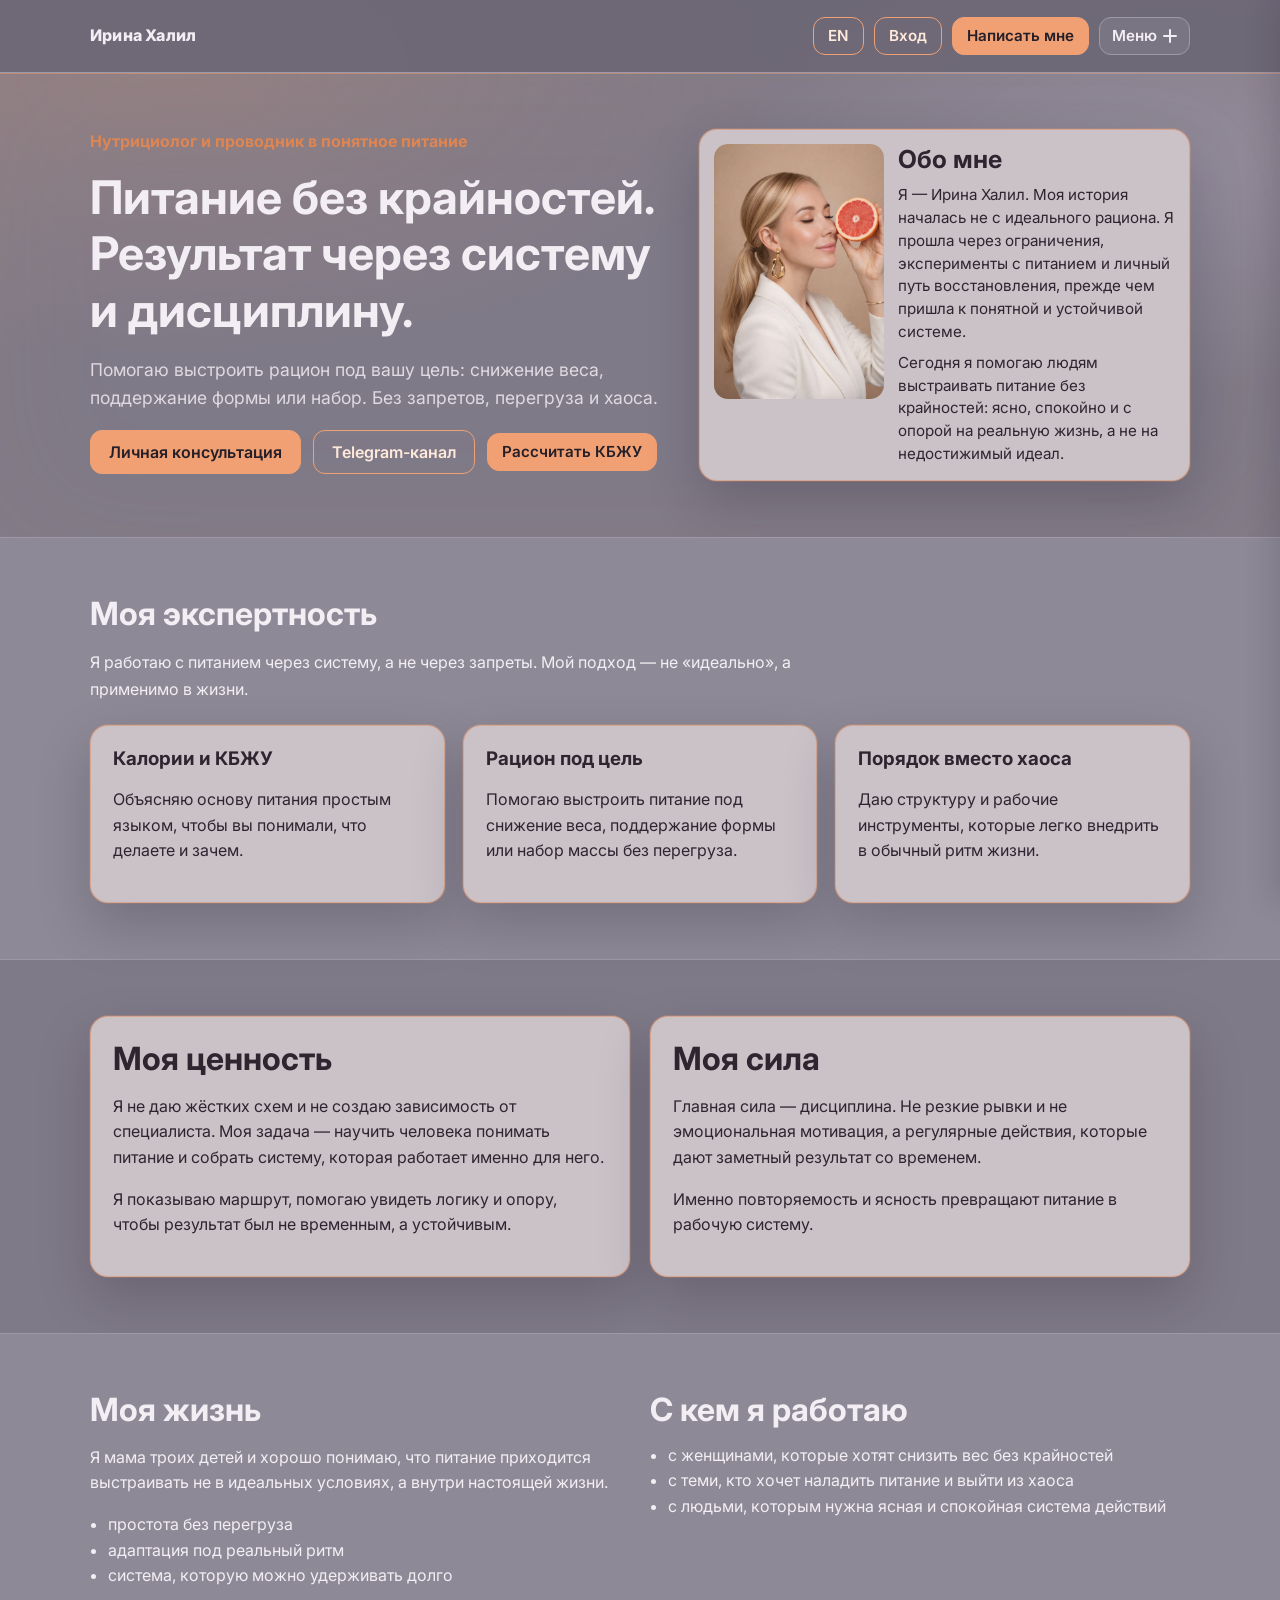
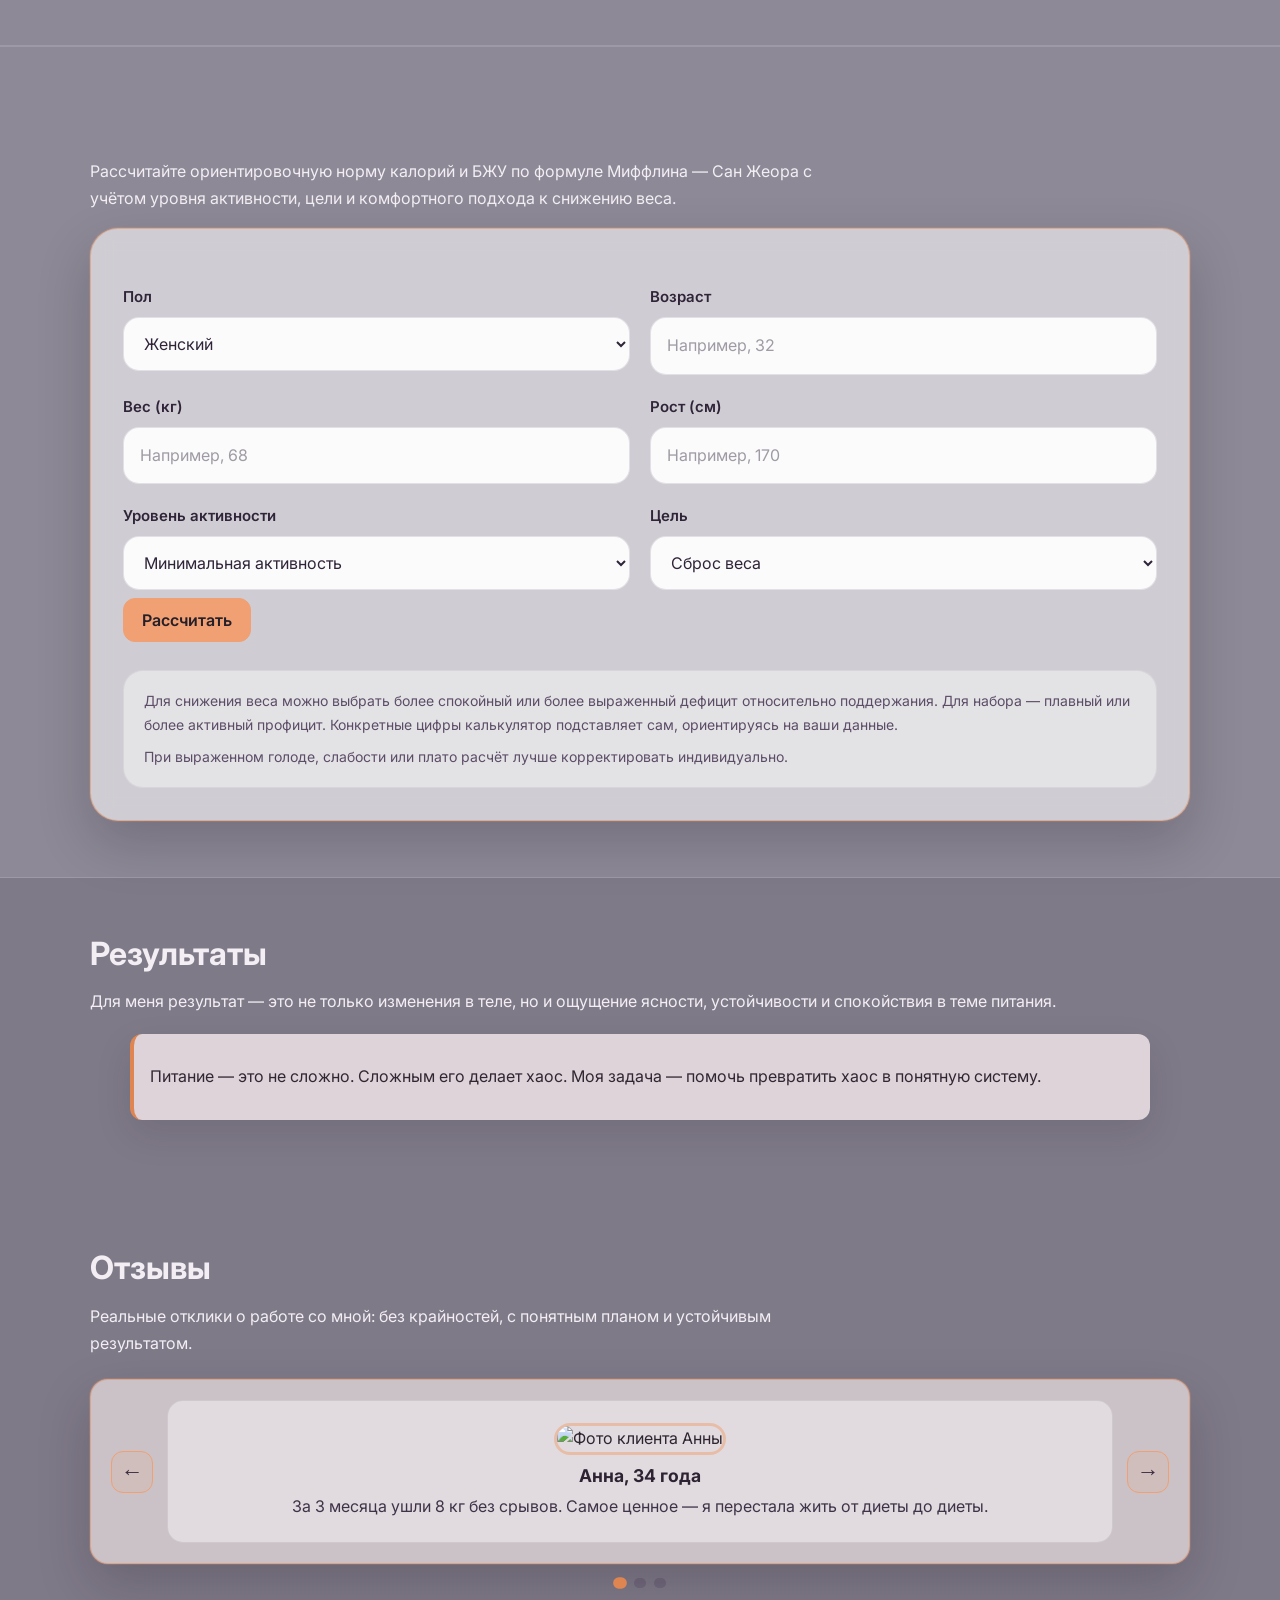
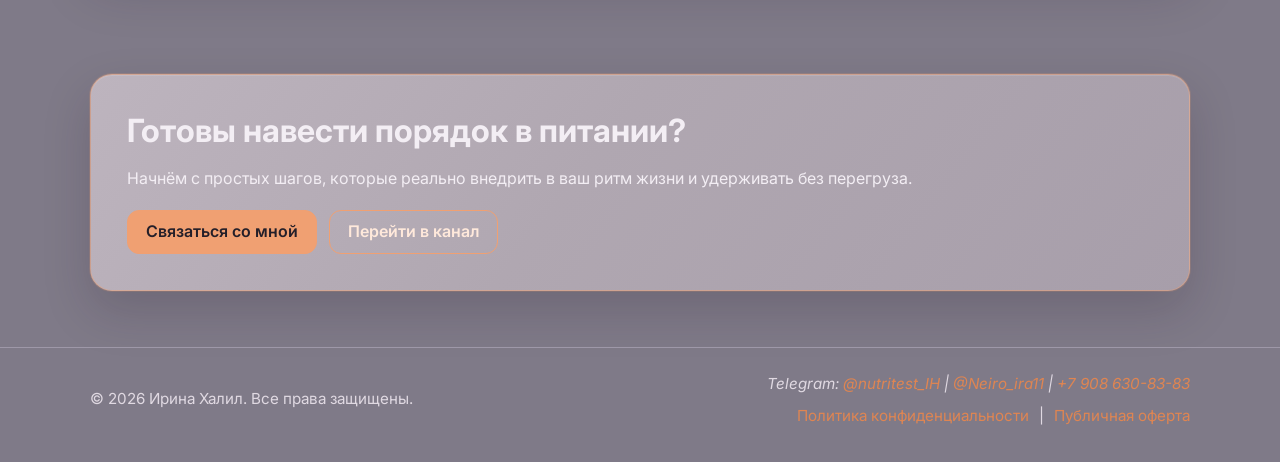
==== commit 18f36089: "Создала админку и написала первую статью" ====
--- a/index.html
+++ b/index.html
@@ -46,6 +46,7 @@
           <button class="btn btn-small btn-ghost" id="lang-toggle" type="button">
             EN
           </button>
+          <a class="btn btn-small btn-ghost" id="nav-admin-btn" href="admin.html">Вход</a>
           <button
             class="btn btn-small"
             type="button"
@@ -608,6 +609,16 @@
             <li class="sm-panel-itemWrap">
               <a class="sm-panel-item" href="#testimonials" aria-label="Отзывы" data-sm-anchor>
                 <span class="sm-panel-itemLabel" id="menu-label-testimonials">Отзывы</span>
+              </a>
+            </li>
+            <li class="sm-panel-itemWrap">
+              <a class="sm-panel-item" href="articles.html" aria-label="Статьи">
+                <span class="sm-panel-itemLabel" id="menu-label-articles">Статьи</span>
+              </a>
+            </li>
+            <li class="sm-panel-itemWrap">
+              <a class="sm-panel-item" href="admin.html" aria-label="Вход для администратора">
+                <span class="sm-panel-itemLabel" id="menu-label-admin">Вход</span>
               </a>
             </li>
             <li class="sm-panel-itemWrap">
@@ -732,6 +743,8 @@
             menuCalculator: "Калькулятор",
             menuResults: "Результаты",
             menuTestimonials: "Отзывы",
+            menuArticles: "Статьи",
+            menuAdmin: "Вход",
             menuContact: "Связаться",
             menuSocialsTitle: "Соцсети",
             menuSocialChannel: "Telegram — канал",
@@ -852,6 +865,8 @@
             menuCalculator: "Calculator",
             menuResults: "Results",
             menuTestimonials: "Testimonials",
+            menuArticles: "Articles",
+            menuAdmin: "Admin",
             menuContact: "Contact",
             menuSocialsTitle: "Social",
             menuSocialChannel: "Telegram — channel",
@@ -928,6 +943,7 @@
 
           document.documentElement.lang = lang;
           document.title = t.pageTitle;
+          document.getElementById("nav-admin-btn").textContent = t.menuAdmin;
           const navWriteBtn = document.getElementById("nav-telegram-btn");
           navWriteBtn.textContent = t.navTelegram;
           navWriteBtn.setAttribute("aria-label", t.contactNavAria);
@@ -1008,6 +1024,8 @@
           document.getElementById("menu-label-calculator").textContent = t.menuCalculator;
           document.getElementById("menu-label-results").textContent = t.menuResults;
           document.getElementById("menu-label-testimonials").textContent = t.menuTestimonials;
+          document.getElementById("menu-label-articles").textContent = t.menuArticles;
+          document.getElementById("menu-label-admin").textContent = t.menuAdmin;
           document.getElementById("menu-label-contact").textContent = t.menuContact;
           document.getElementById("menu-socials-title").textContent = t.menuSocialsTitle;
           document.getElementById("menu-social-channel").textContent = t.menuSocialChannel;
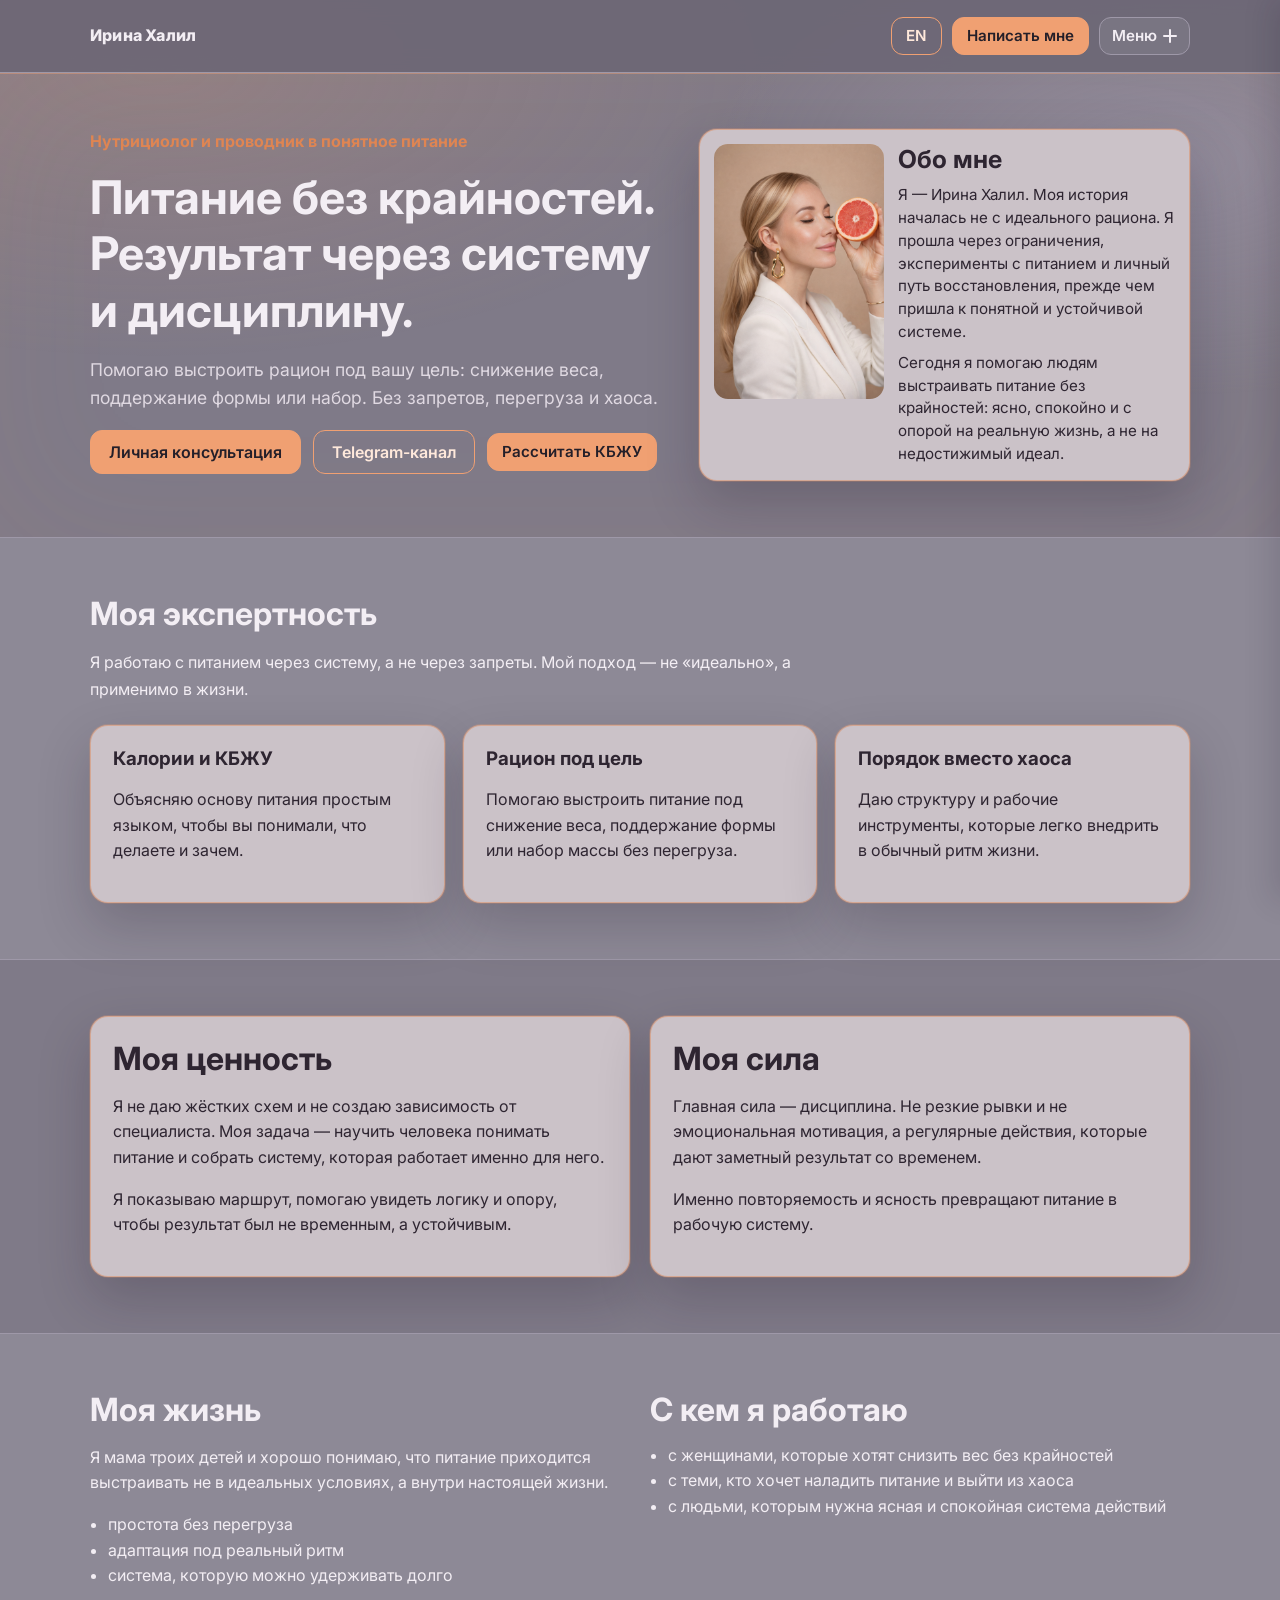
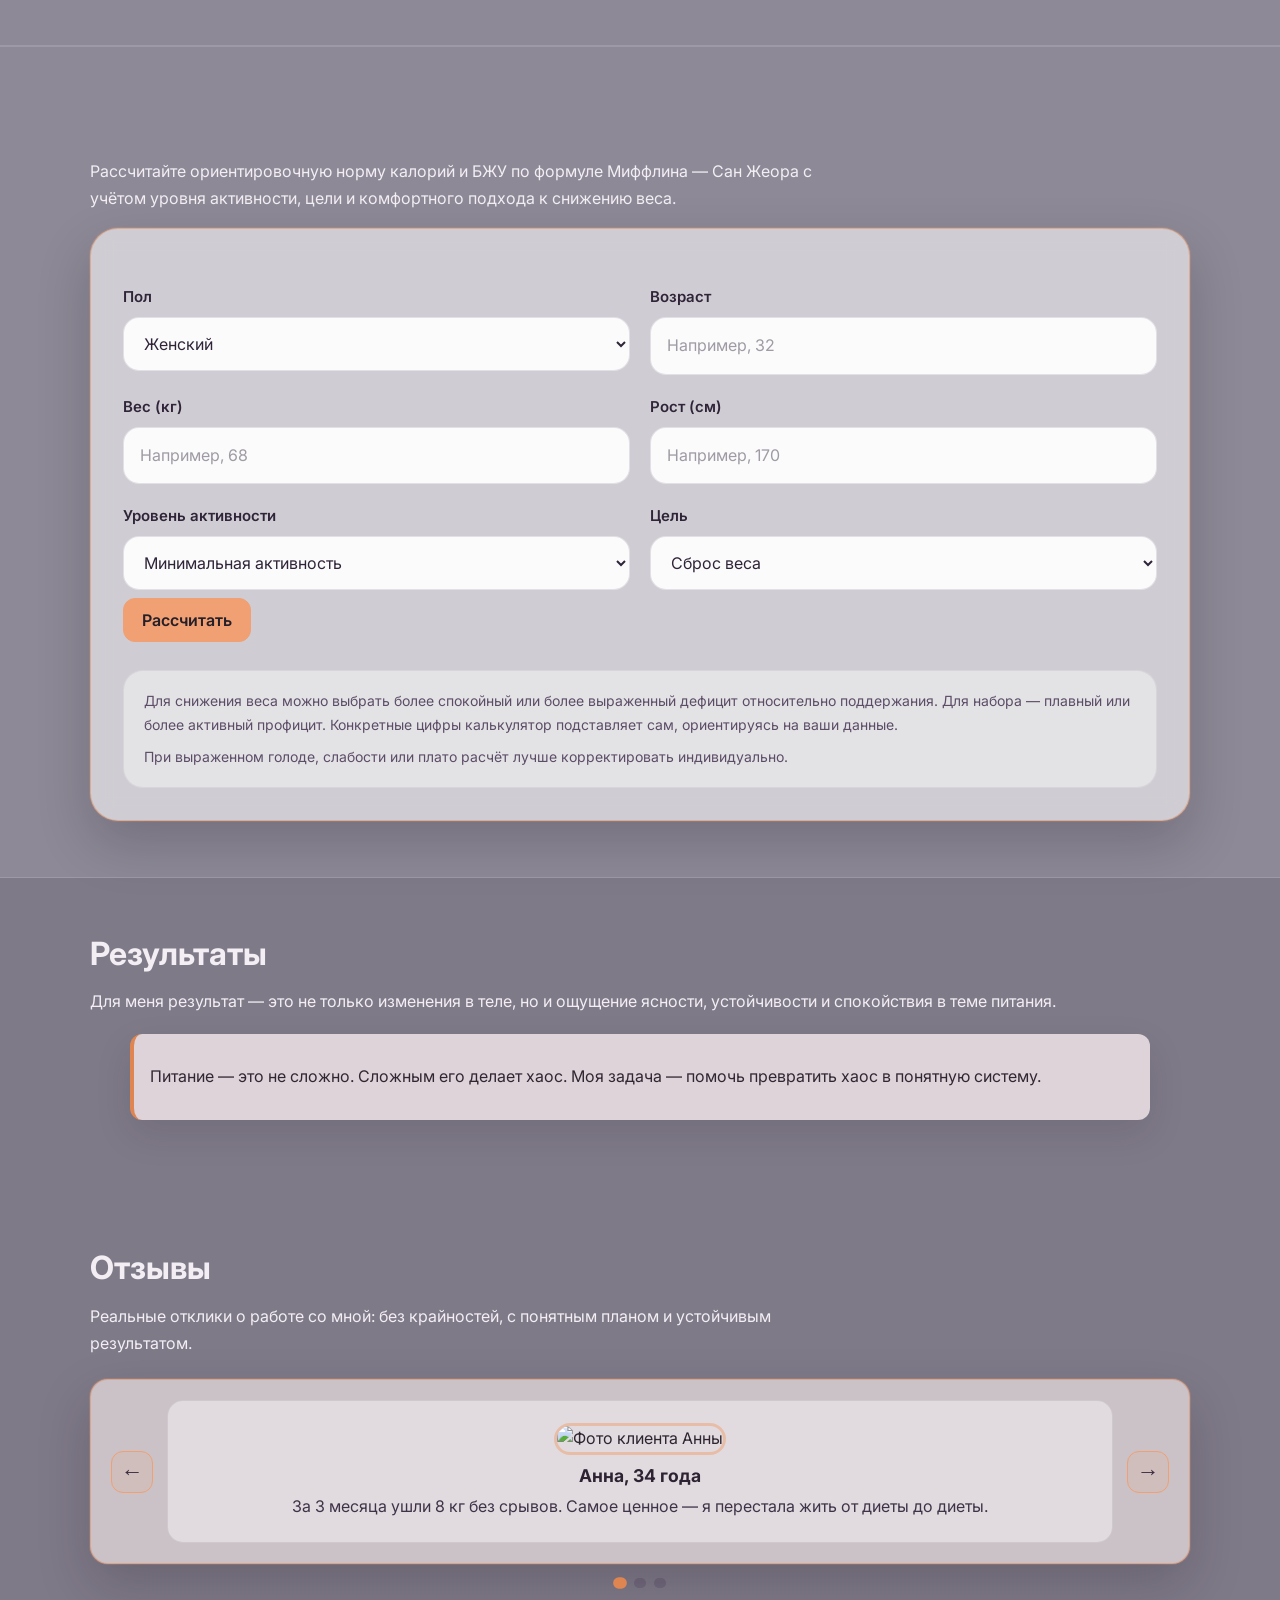
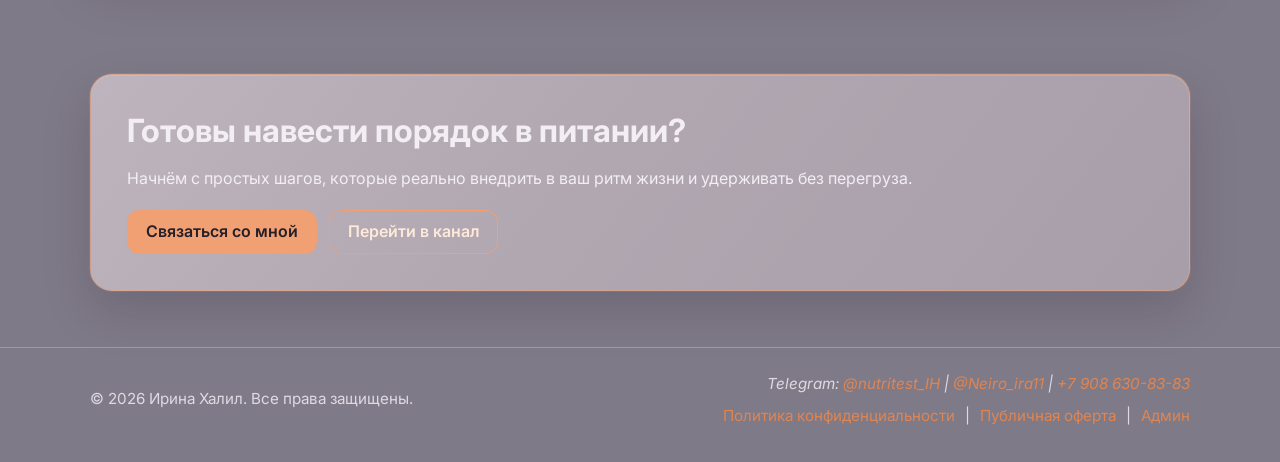
==== commit d72243cc: "Изменила размер изображения для статей" ====
--- a/index.html
+++ b/index.html
@@ -46,7 +46,6 @@
           <button class="btn btn-small btn-ghost" id="lang-toggle" type="button">
             EN
           </button>
-          <a class="btn btn-small btn-ghost" id="nav-admin-btn" href="admin.html">Вход</a>
           <button
             class="btn btn-small"
             type="button"
@@ -617,11 +616,6 @@
               </a>
             </li>
             <li class="sm-panel-itemWrap">
-              <a class="sm-panel-item" href="admin.html" aria-label="Вход для администратора">
-                <span class="sm-panel-itemLabel" id="menu-label-admin">Вход</span>
-              </a>
-            </li>
-            <li class="sm-panel-itemWrap">
               <a class="sm-panel-item" href="#contact" aria-label="Связаться" data-sm-anchor>
                 <span class="sm-panel-itemLabel" id="menu-label-contact">Связаться</span>
               </a>
@@ -682,6 +676,8 @@
             <a id="footer-offer-link" href="offer.html" target="_blank" rel="noopener noreferrer"
               >Публичная оферта</a
             >
+            <span aria-hidden="true">|</span>
+            <a id="footer-admin-link" href="admin.html">Админ</a>
           </p>
         </div>
       </div>
@@ -744,7 +740,6 @@
             menuResults: "Результаты",
             menuTestimonials: "Отзывы",
             menuArticles: "Статьи",
-            menuAdmin: "Вход",
             menuContact: "Связаться",
             menuSocialsTitle: "Соцсети",
             menuSocialChannel: "Telegram — канал",
@@ -811,6 +806,7 @@
             footerRights: "Все права защищены.",
             footerPolicy: "Политика конфиденциальности",
             footerOffer: "Публичная оферта",
+            footerAdmin: "Админ",
             langButton: "EN"
           },
           en: {
@@ -866,7 +862,6 @@
             menuResults: "Results",
             menuTestimonials: "Testimonials",
             menuArticles: "Articles",
-            menuAdmin: "Admin",
             menuContact: "Contact",
             menuSocialsTitle: "Social",
             menuSocialChannel: "Telegram — channel",
@@ -933,6 +928,7 @@
             footerRights: "All rights reserved.",
             footerPolicy: "Privacy Policy",
             footerOffer: "Public Offer",
+            footerAdmin: "Admin",
             langButton: "RU"
           }
         };
@@ -1025,7 +1021,6 @@
           document.getElementById("menu-label-results").textContent = t.menuResults;
           document.getElementById("menu-label-testimonials").textContent = t.menuTestimonials;
           document.getElementById("menu-label-articles").textContent = t.menuArticles;
-          document.getElementById("menu-label-admin").textContent = t.menuAdmin;
           document.getElementById("menu-label-contact").textContent = t.menuContact;
           document.getElementById("menu-socials-title").textContent = t.menuSocialsTitle;
           document.getElementById("menu-social-channel").textContent = t.menuSocialChannel;
@@ -1049,6 +1044,7 @@
           document.getElementById("contact-offer-link").textContent = t.offerLink;
           document.getElementById("footer-privacy-link").textContent = t.footerPolicy;
           document.getElementById("footer-offer-link").textContent = t.footerOffer;
+          document.getElementById("footer-admin-link").textContent = t.footerAdmin;
           const cClose = document.getElementById("contact-modal-close");
           if (cClose) cClose.setAttribute("aria-label", t.contactCloseAria);
           const cBackdrop = document.getElementById("contact-modal-backdrop");
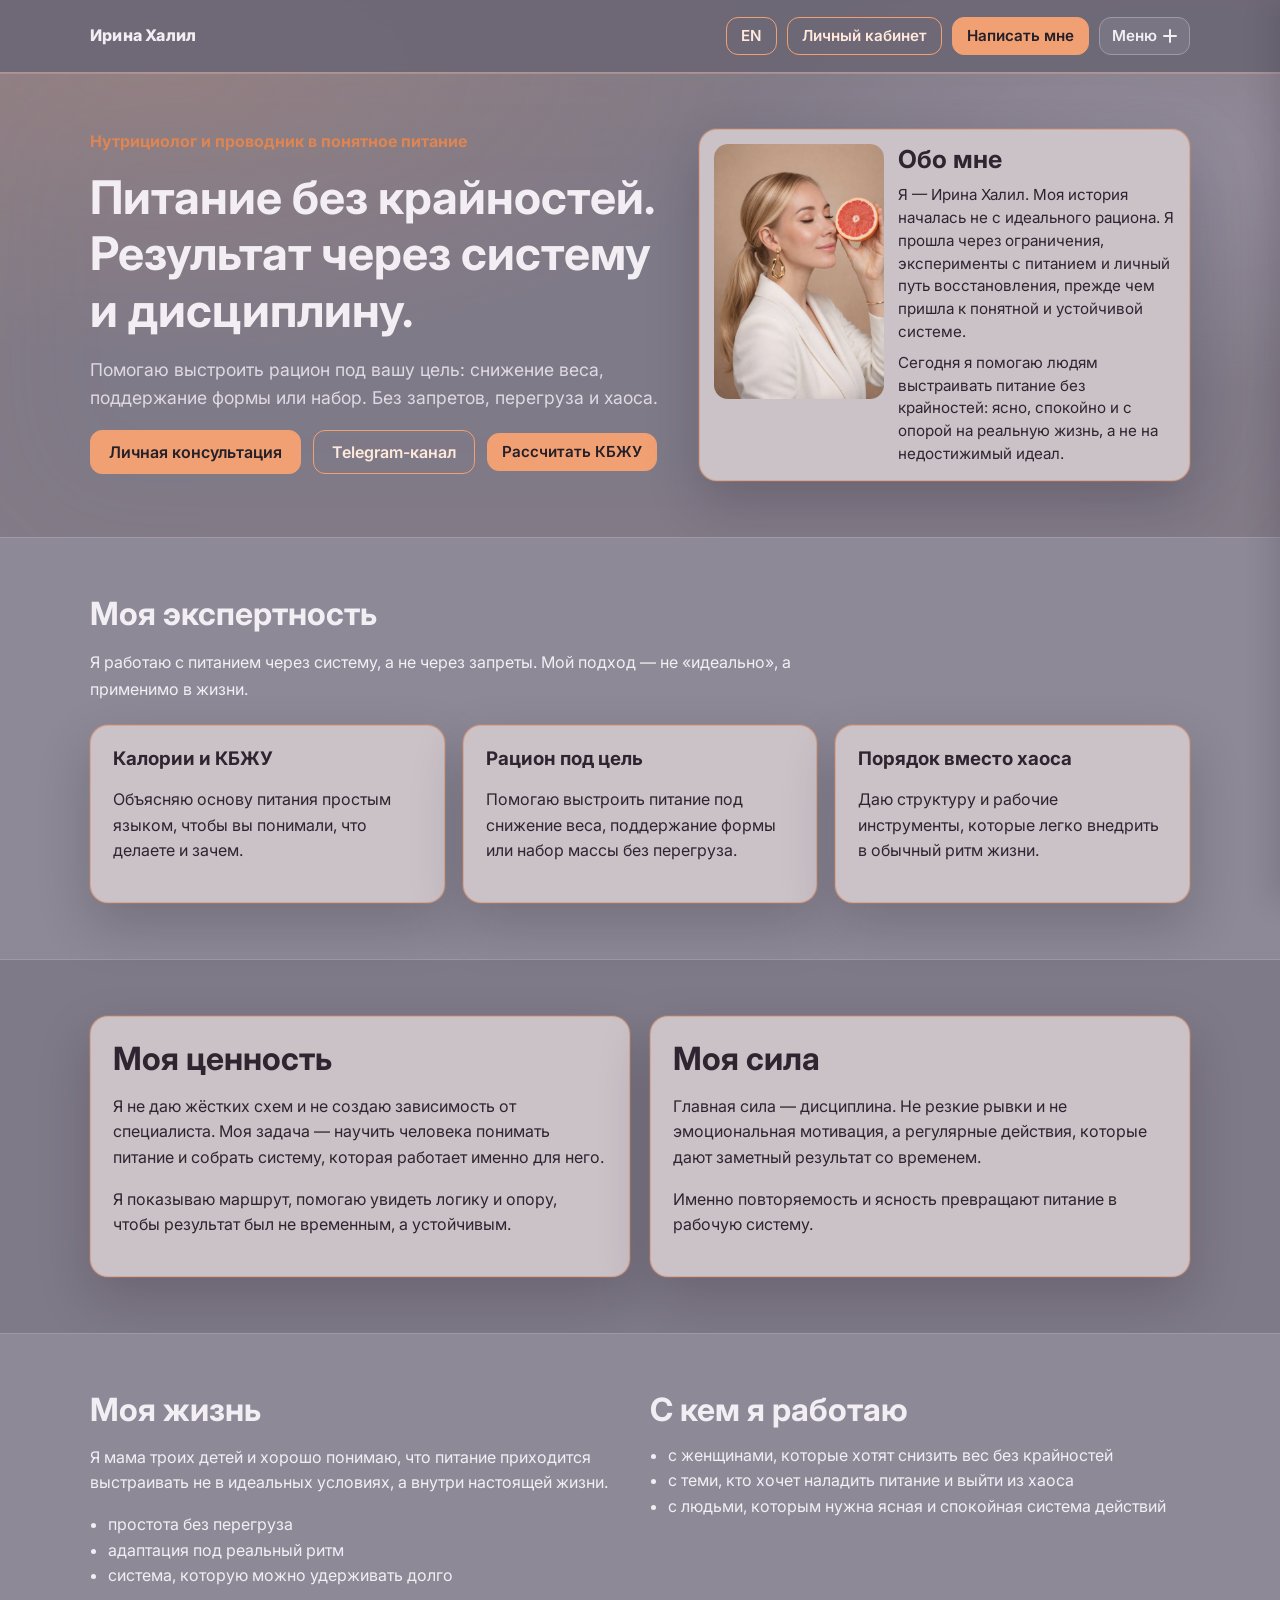
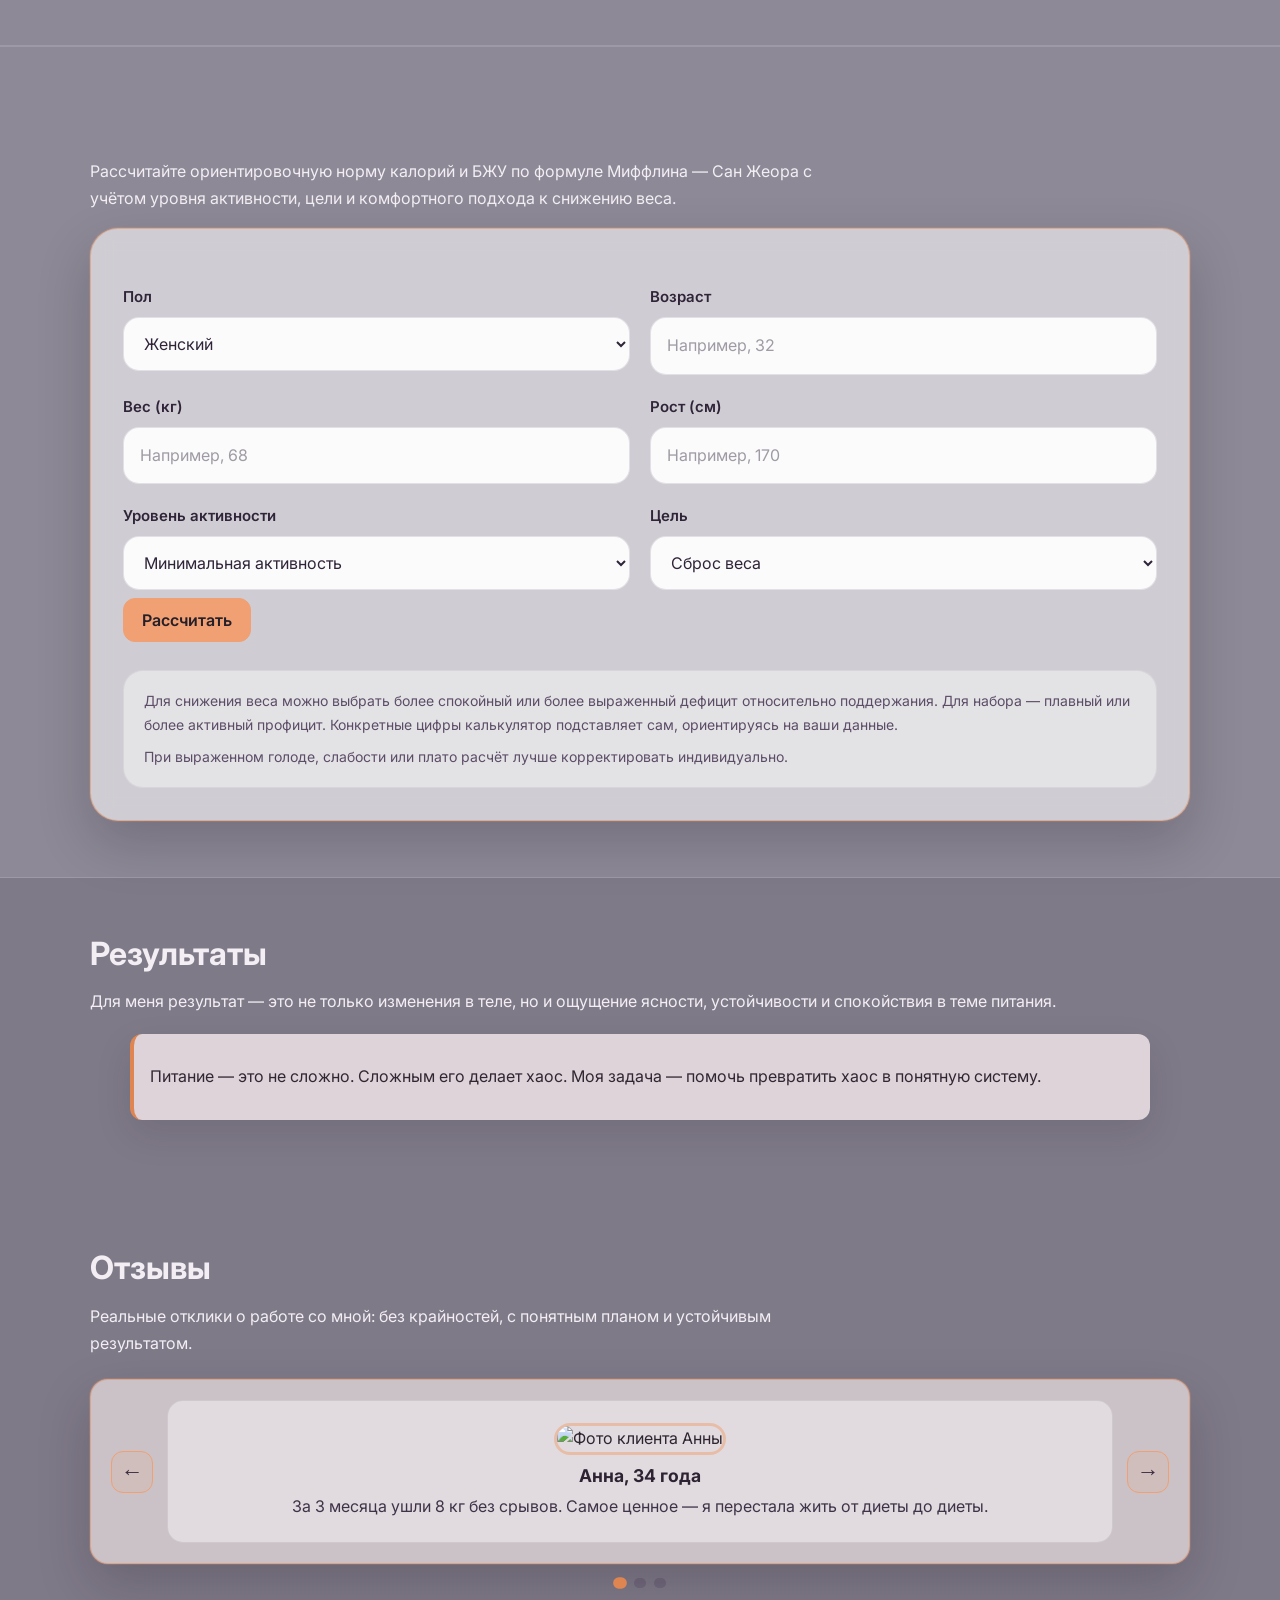
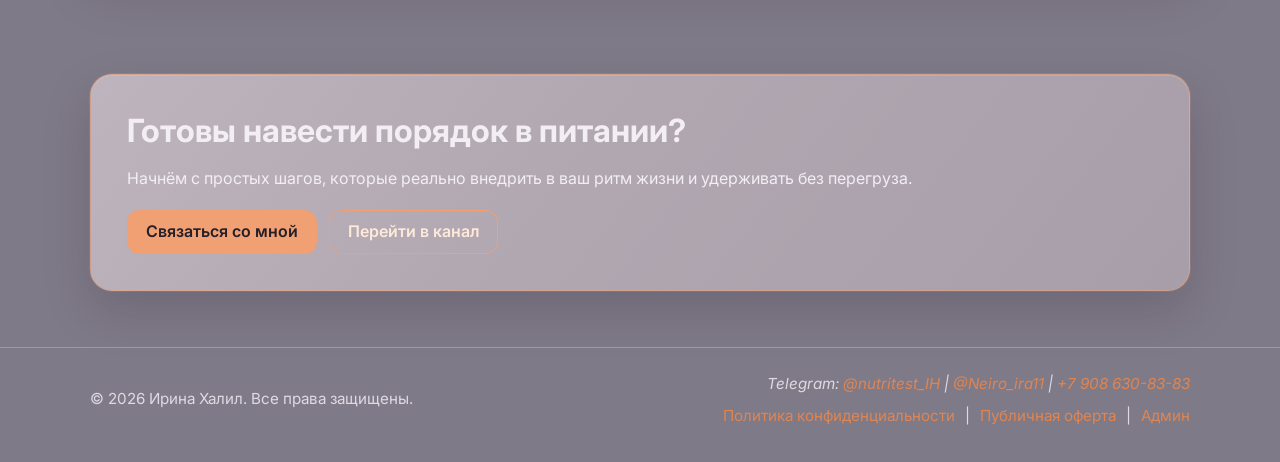
==== commit 8bc2cfdc: "Добавила личный кабинет пользователя" ====
--- a/index.html
+++ b/index.html
@@ -46,6 +46,7 @@
           <button class="btn btn-small btn-ghost" id="lang-toggle" type="button">
             EN
           </button>
+          <a class="btn btn-small btn-ghost" id="nav-cabinet-btn" href="login.html">Личный кабинет</a>
           <button
             class="btn btn-small"
             type="button"
@@ -613,6 +614,11 @@
             <li class="sm-panel-itemWrap">
               <a class="sm-panel-item" href="articles.html" aria-label="Статьи">
                 <span class="sm-panel-itemLabel" id="menu-label-articles">Статьи</span>
+              </a>
+            </li>
+            <li class="sm-panel-itemWrap">
+              <a class="sm-panel-item" href="login.html" aria-label="Личный кабинет">
+                <span class="sm-panel-itemLabel" id="menu-label-cabinet">Личный кабинет</span>
               </a>
             </li>
             <li class="sm-panel-itemWrap">
@@ -740,6 +746,7 @@
             menuResults: "Результаты",
             menuTestimonials: "Отзывы",
             menuArticles: "Статьи",
+            menuCabinet: "Личный кабинет",
             menuContact: "Связаться",
             menuSocialsTitle: "Соцсети",
             menuSocialChannel: "Telegram — канал",
@@ -862,6 +869,7 @@
             menuResults: "Results",
             menuTestimonials: "Testimonials",
             menuArticles: "Articles",
+            menuCabinet: "Cabinet",
             menuContact: "Contact",
             menuSocialsTitle: "Social",
             menuSocialChannel: "Telegram — channel",
@@ -999,6 +1007,7 @@
           document.getElementById("cta-channel-btn").textContent = t.ctaChannel;
           document.getElementById("footer-rights").textContent = t.footerRights;
           document.getElementById("lang-toggle").textContent = t.langButton;
+          document.getElementById("nav-cabinet-btn").textContent = t.menuCabinet;
 
           const menuLabel = document.getElementById("menu-toggle-label");
           if (menuLabel) {
@@ -1021,6 +1030,7 @@
           document.getElementById("menu-label-results").textContent = t.menuResults;
           document.getElementById("menu-label-testimonials").textContent = t.menuTestimonials;
           document.getElementById("menu-label-articles").textContent = t.menuArticles;
+          document.getElementById("menu-label-cabinet").textContent = t.menuCabinet;
           document.getElementById("menu-label-contact").textContent = t.menuContact;
           document.getElementById("menu-socials-title").textContent = t.menuSocialsTitle;
           document.getElementById("menu-social-channel").textContent = t.menuSocialChannel;
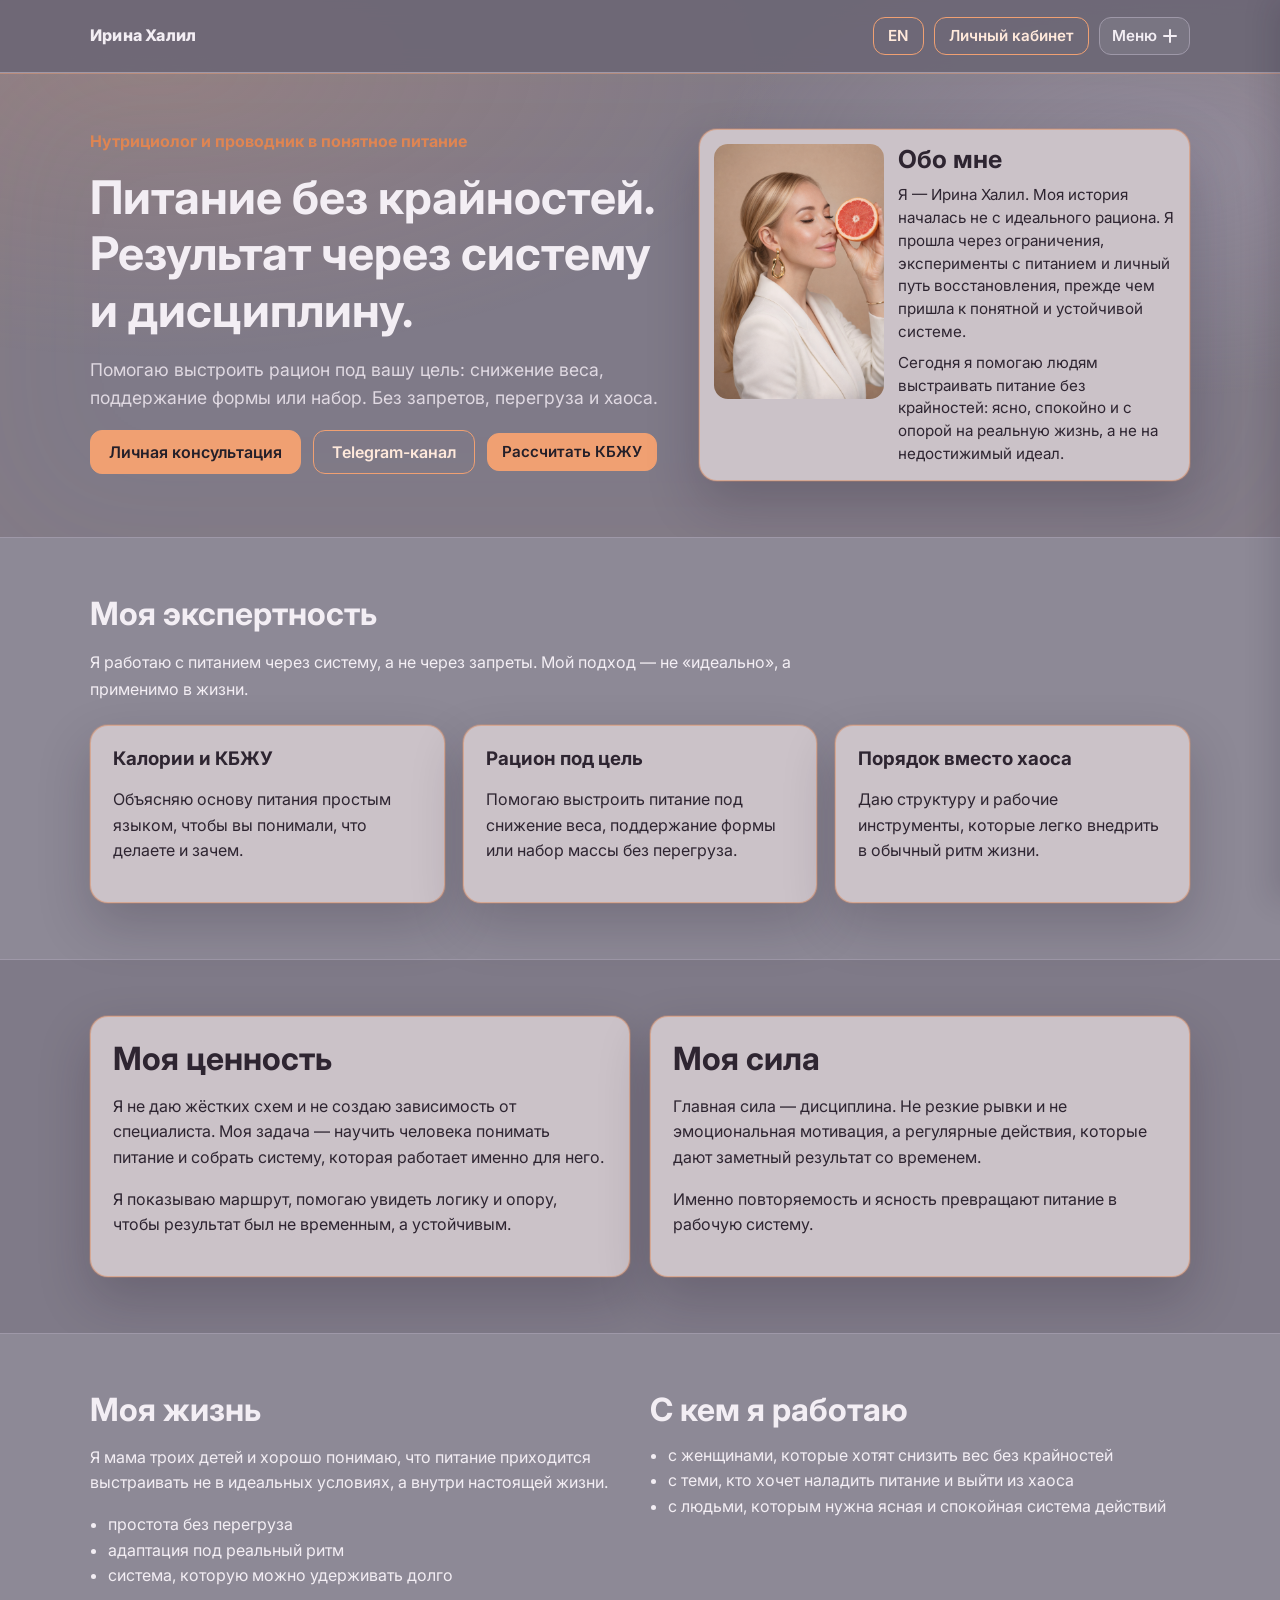
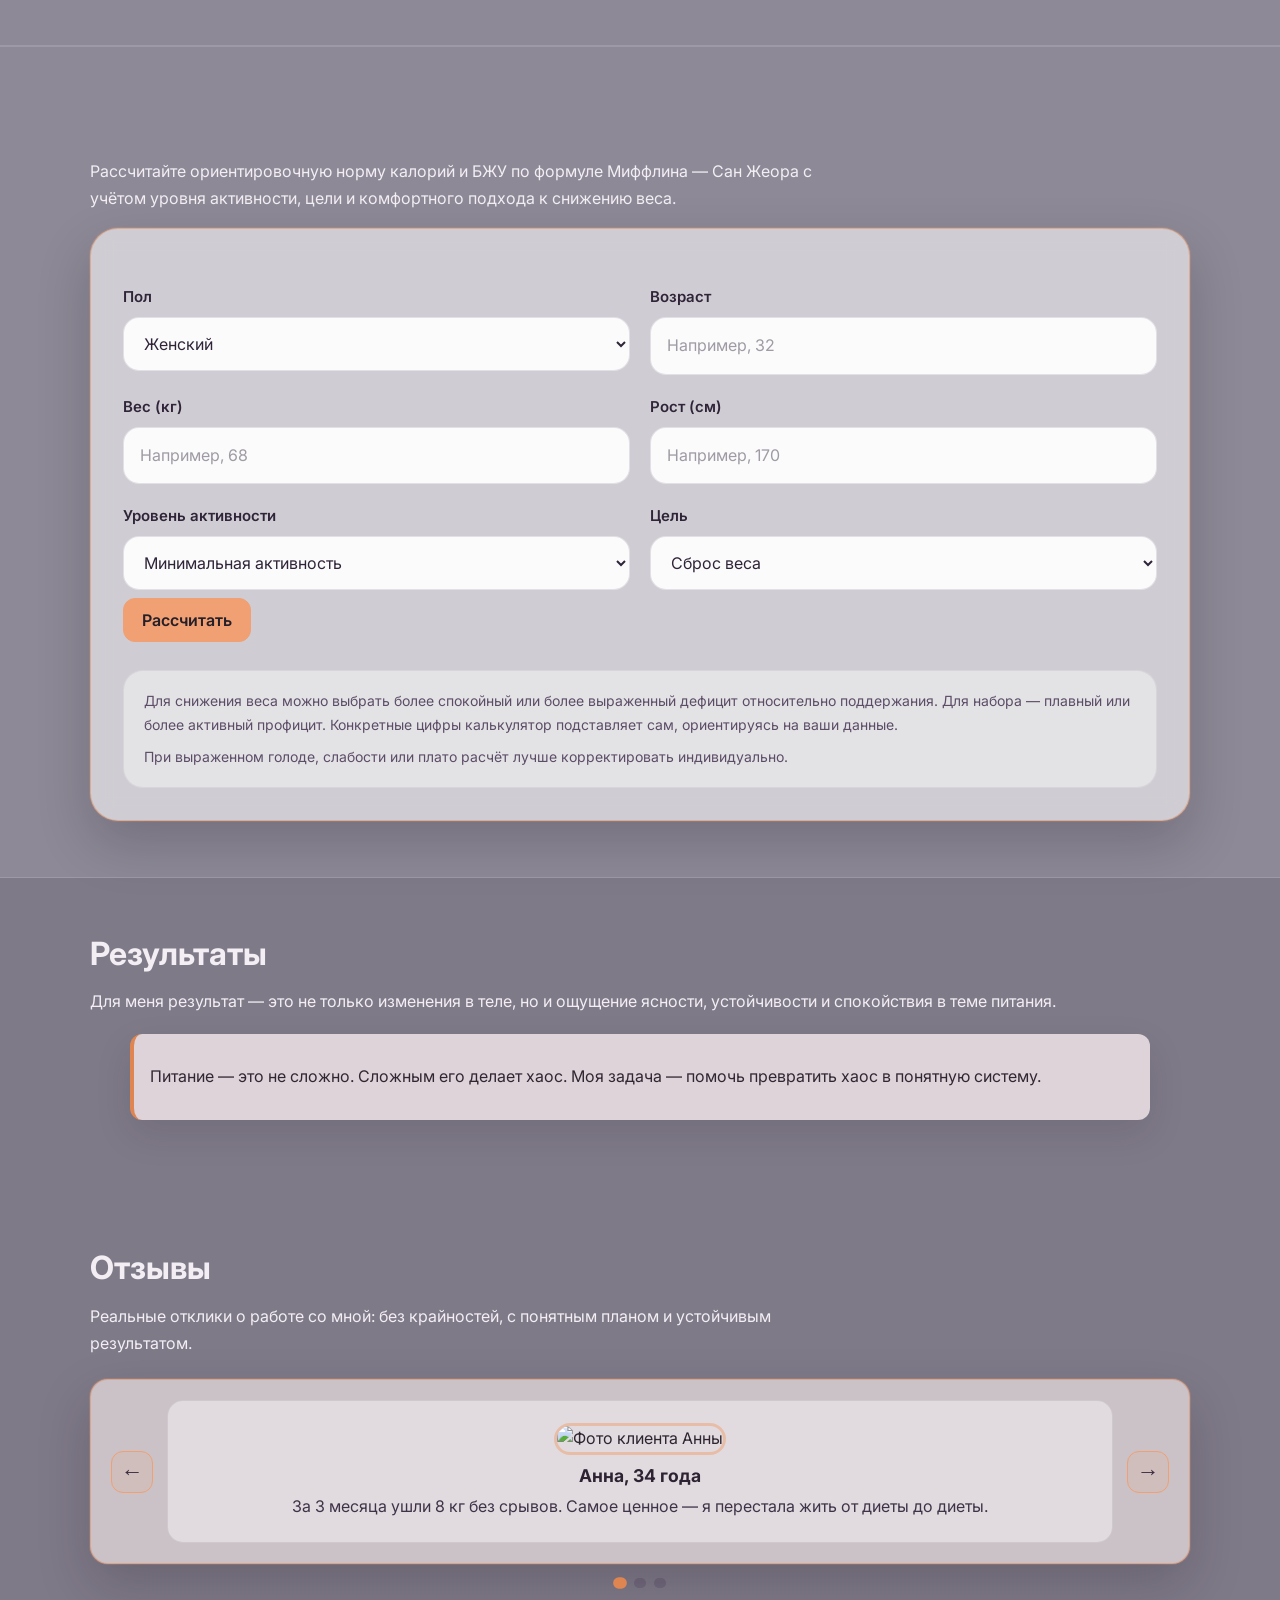
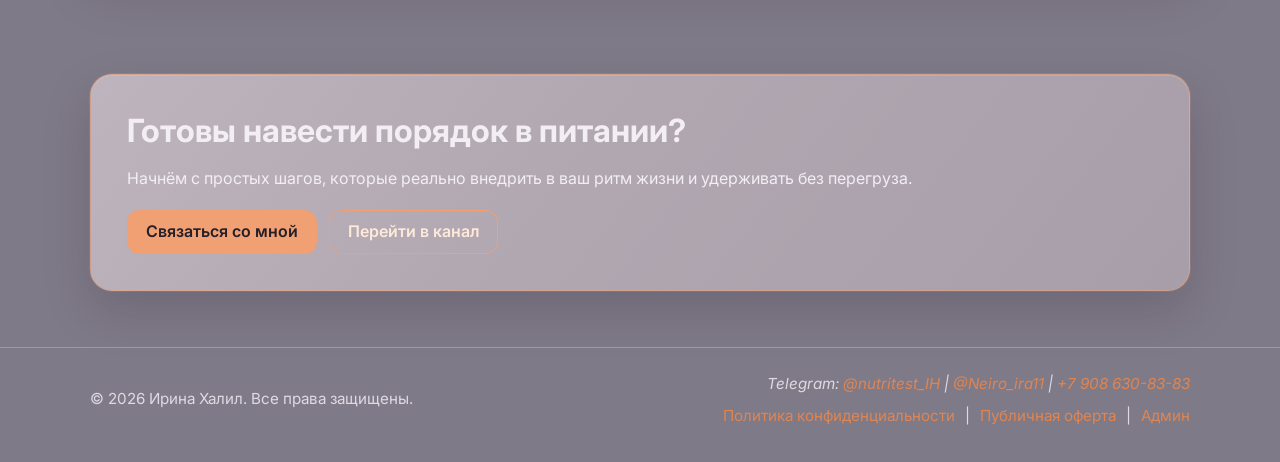
==== commit 94c8a5a3: "Убрала лишнюю кнопку Написать мне из хедера и строки из меню" ====
--- a/index.html
+++ b/index.html
@@ -47,14 +47,6 @@
             EN
           </button>
           <a class="btn btn-small btn-ghost" id="nav-cabinet-btn" href="login.html">Личный кабинет</a>
-          <button
-            class="btn btn-small"
-            type="button"
-            id="nav-telegram-btn"
-            aria-label="Написать мне — открыть форму"
-          >
-            Написать мне
-          </button>
           <button
             class="sm-nav-toggle"
             type="button"
@@ -582,33 +574,8 @@
         <div class="sm-panel-inner">
           <ul class="sm-panel-list" data-numbering="true" role="list">
             <li class="sm-panel-itemWrap">
-              <a class="sm-panel-item" href="#top" aria-label="Перейти в начало" data-sm-anchor>
-                <span class="sm-panel-itemLabel" id="menu-label-home">Главная</span>
-              </a>
-            </li>
-            <li class="sm-panel-itemWrap">
-              <a class="sm-panel-item" href="#about" aria-label="Раздел обо мне" data-sm-anchor>
-                <span class="sm-panel-itemLabel" id="menu-label-about">Обо мне</span>
-              </a>
-            </li>
-            <li class="sm-panel-itemWrap">
-              <a class="sm-panel-item" href="#expertise" aria-label="Моя экспертность" data-sm-anchor>
-                <span class="sm-panel-itemLabel" id="menu-label-expertise">Экспертность</span>
-              </a>
-            </li>
-            <li class="sm-panel-itemWrap">
               <a class="sm-panel-item" href="#calculator" aria-label="Калькулятор КБЖУ" data-sm-anchor>
                 <span class="sm-panel-itemLabel" id="menu-label-calculator">Калькулятор</span>
-              </a>
-            </li>
-            <li class="sm-panel-itemWrap">
-              <a class="sm-panel-item" href="#results" aria-label="Результаты" data-sm-anchor>
-                <span class="sm-panel-itemLabel" id="menu-label-results">Результаты</span>
-              </a>
-            </li>
-            <li class="sm-panel-itemWrap">
-              <a class="sm-panel-item" href="#testimonials" aria-label="Отзывы" data-sm-anchor>
-                <span class="sm-panel-itemLabel" id="menu-label-testimonials">Отзывы</span>
               </a>
             </li>
             <li class="sm-panel-itemWrap">
@@ -619,11 +586,6 @@
             <li class="sm-panel-itemWrap">
               <a class="sm-panel-item" href="login.html" aria-label="Личный кабинет">
                 <span class="sm-panel-itemLabel" id="menu-label-cabinet">Личный кабинет</span>
-              </a>
-            </li>
-            <li class="sm-panel-itemWrap">
-              <a class="sm-panel-item" href="#contact" aria-label="Связаться" data-sm-anchor>
-                <span class="sm-panel-itemLabel" id="menu-label-contact">Связаться</span>
               </a>
             </li>
           </ul>
@@ -949,8 +911,10 @@
           document.title = t.pageTitle;
           document.getElementById("nav-admin-btn").textContent = t.menuAdmin;
           const navWriteBtn = document.getElementById("nav-telegram-btn");
-          navWriteBtn.textContent = t.navTelegram;
-          navWriteBtn.setAttribute("aria-label", t.contactNavAria);
+          if (navWriteBtn) {
+            navWriteBtn.textContent = t.navTelegram;
+            navWriteBtn.setAttribute("aria-label", t.contactNavAria);
+          }
           document.getElementById("hero-eyebrow").textContent = t.heroEyebrow;
           document.getElementById("hero-title").textContent = t.heroTitle;
           document.getElementById("hero-lead").textContent = t.heroLead;
@@ -1023,15 +987,9 @@
           if (menuBackdrop) menuBackdrop.setAttribute("aria-label", t.menuBackdropAria);
           const menuPanel = document.getElementById("staggered-menu-panel");
           if (menuPanel) menuPanel.setAttribute("aria-label", t.menuPanelAria);
-          document.getElementById("menu-label-home").textContent = t.menuHome;
-          document.getElementById("menu-label-about").textContent = t.menuAbout;
-          document.getElementById("menu-label-expertise").textContent = t.menuExpertise;
           document.getElementById("menu-label-calculator").textContent = t.menuCalculator;
-          document.getElementById("menu-label-results").textContent = t.menuResults;
-          document.getElementById("menu-label-testimonials").textContent = t.menuTestimonials;
           document.getElementById("menu-label-articles").textContent = t.menuArticles;
           document.getElementById("menu-label-cabinet").textContent = t.menuCabinet;
-          document.getElementById("menu-label-contact").textContent = t.menuContact;
           document.getElementById("menu-socials-title").textContent = t.menuSocialsTitle;
           document.getElementById("menu-social-channel").textContent = t.menuSocialChannel;
           document.getElementById("menu-social-dm").textContent = t.menuSocialDm;
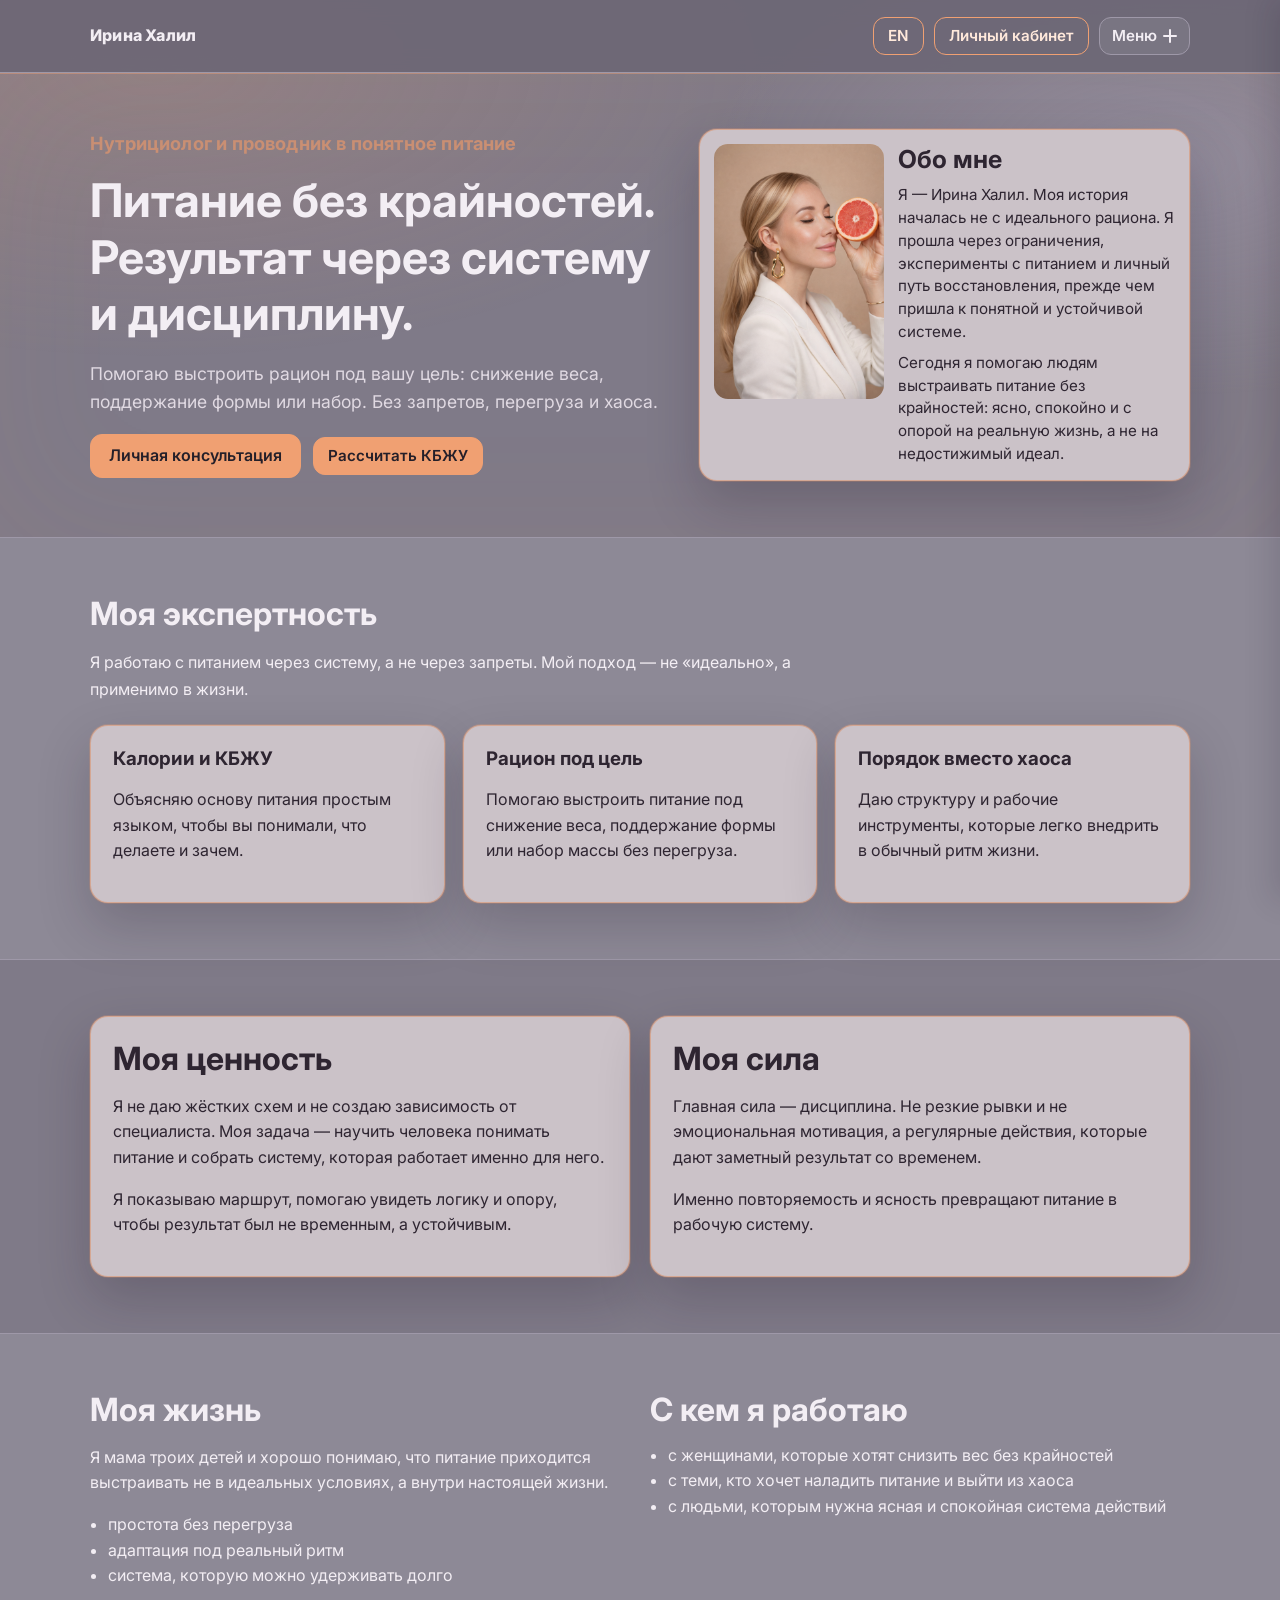
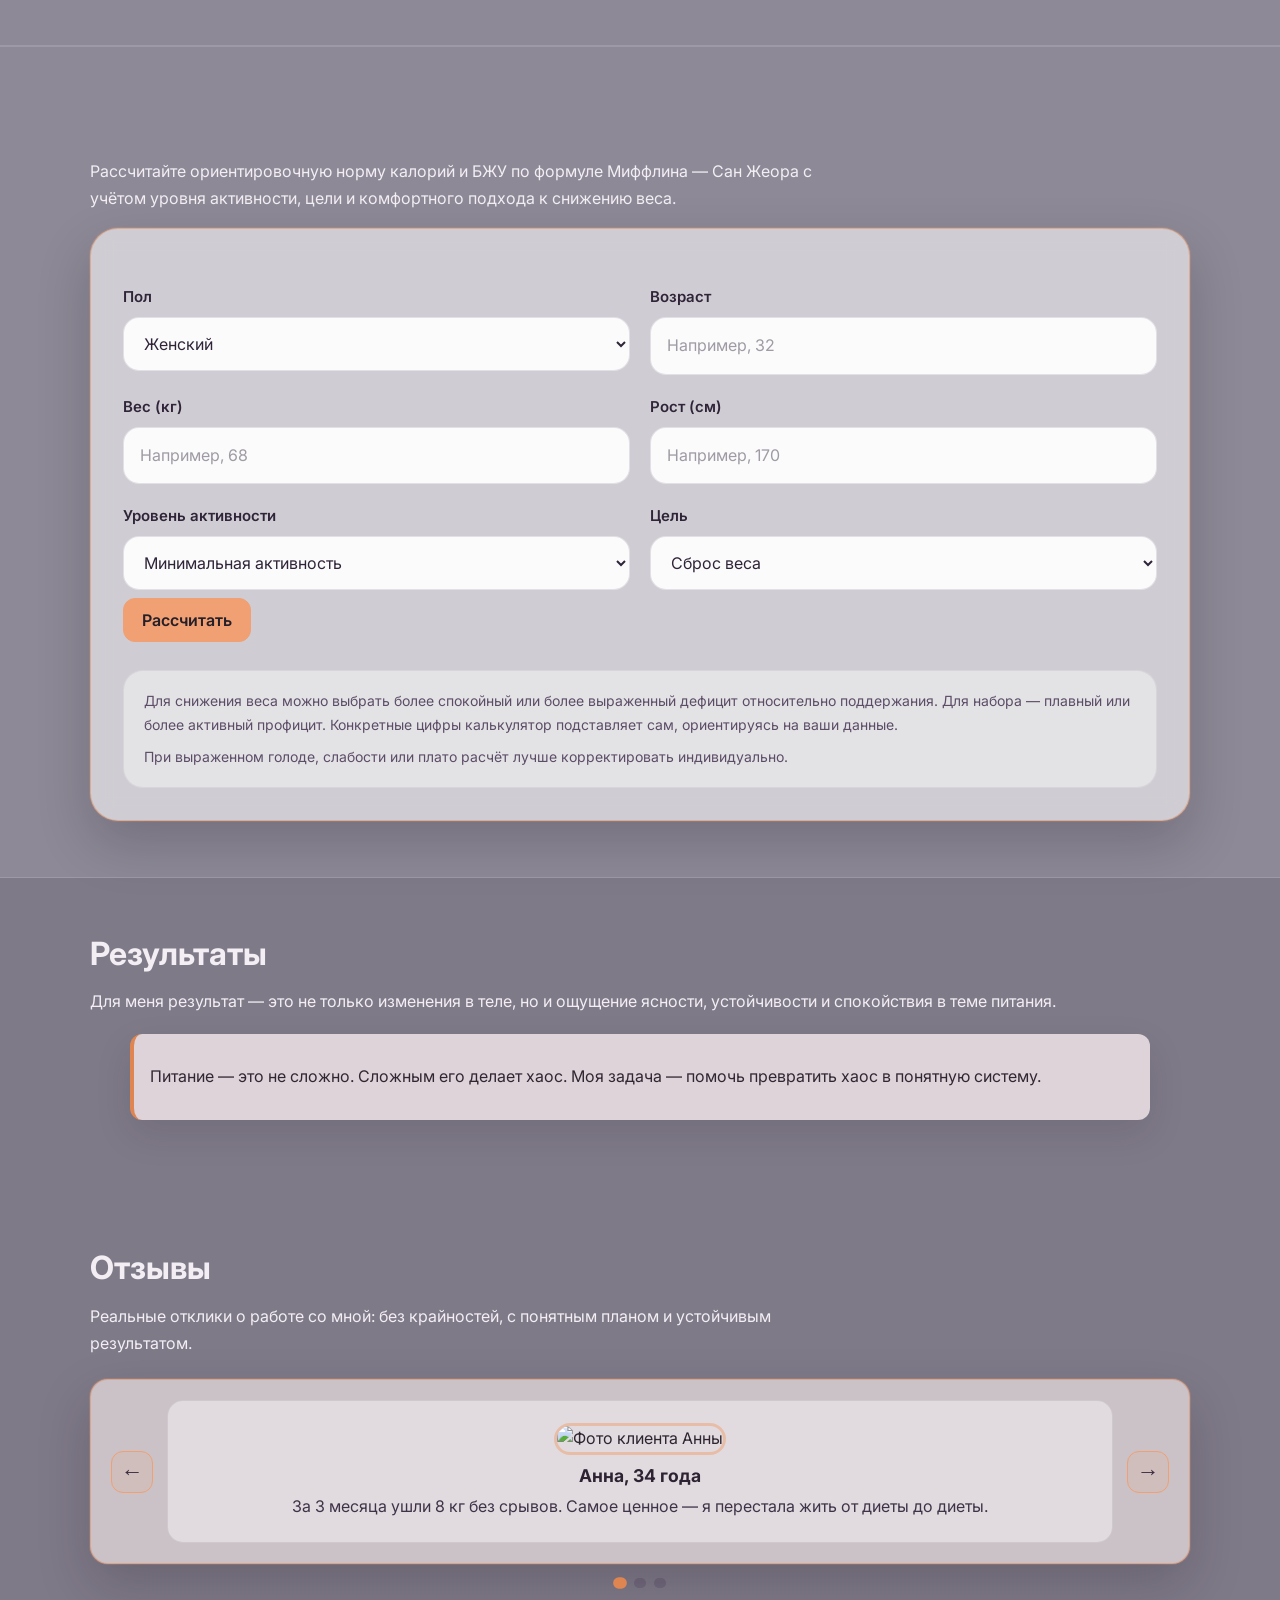
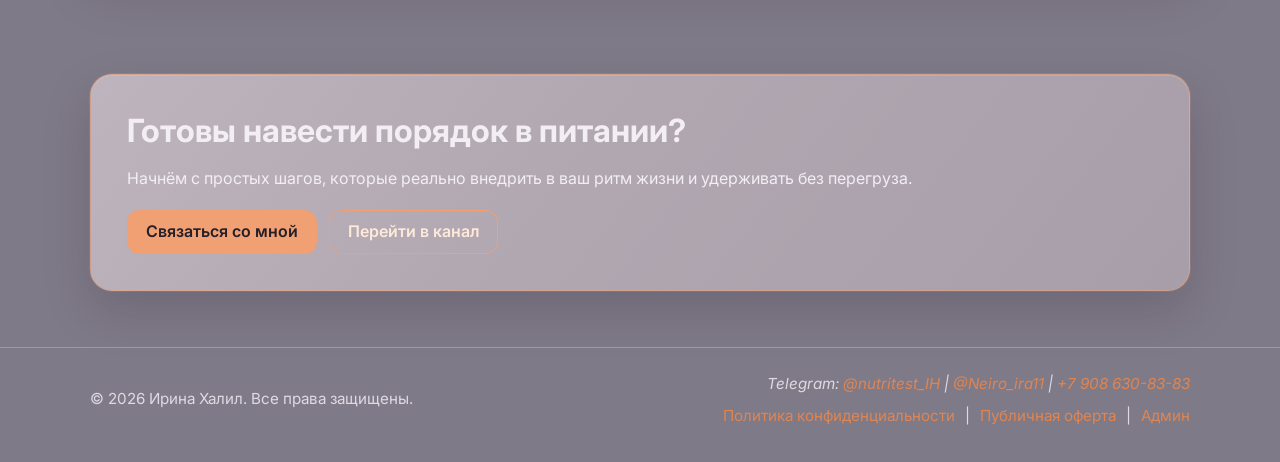
==== commit 5343af85: "убрала кнопку Telegram-канал из hero-блока на главной." ====
--- a/index.html
+++ b/index.html
@@ -87,15 +87,6 @@
               >
                 Личная консультация
               </button>
-              <a
-                class="btn btn-ghost"
-                id="hero-channel-btn"
-                href="https://t.me/nutritest_IH"
-                target="_blank"
-                rel="noopener noreferrer"
-              >
-                Telegram-канал
-              </a>
               <a
                 class="btn btn-small btn-calc"
                 id="hero-calc-btn"
@@ -693,7 +684,6 @@
             heroLead:
               "Помогаю выстроить рацион под вашу цель: снижение веса, поддержание формы или набор. Без запретов, перегруза и хаоса.",
             heroConsult: "Личная консультация",
-            heroChannel: "Telegram-канал",
             heroCalc: "Рассчитать КБЖУ",
             menuToggleOpen: "Меню",
             menuToggleClose: "Закрыть",
@@ -816,7 +806,6 @@
             heroLead:
               "I help you build a diet for your goal: weight loss, maintenance, or gain. No bans, overload, or chaos.",
             heroConsult: "Personal Consultation",
-            heroChannel: "Telegram Channel",
             heroCalc: "Calculate Calories & Macros",
             menuToggleOpen: "Menu",
             menuToggleClose: "Close",
@@ -919,7 +908,6 @@
           document.getElementById("hero-title").textContent = t.heroTitle;
           document.getElementById("hero-lead").textContent = t.heroLead;
           document.getElementById("hero-consult-btn").textContent = t.heroConsult;
-          document.getElementById("hero-channel-btn").textContent = t.heroChannel;
           const heroCalcBtn = document.getElementById("hero-calc-btn");
           heroCalcBtn.textContent = t.heroCalc;
           heroCalcBtn.setAttribute(
--- a/styles.css
+++ b/styles.css
@@ -427,8 +427,10 @@
 
 .eyebrow {
   margin: 0 0 14px;
-  color: var(--accent-dark);
+  color: #c98f73;
   font-weight: 700;
+  font-size: clamp(1.02rem, 1.7vw, 1.14rem);
+  letter-spacing: 0.01em;
 }
 
 h1,
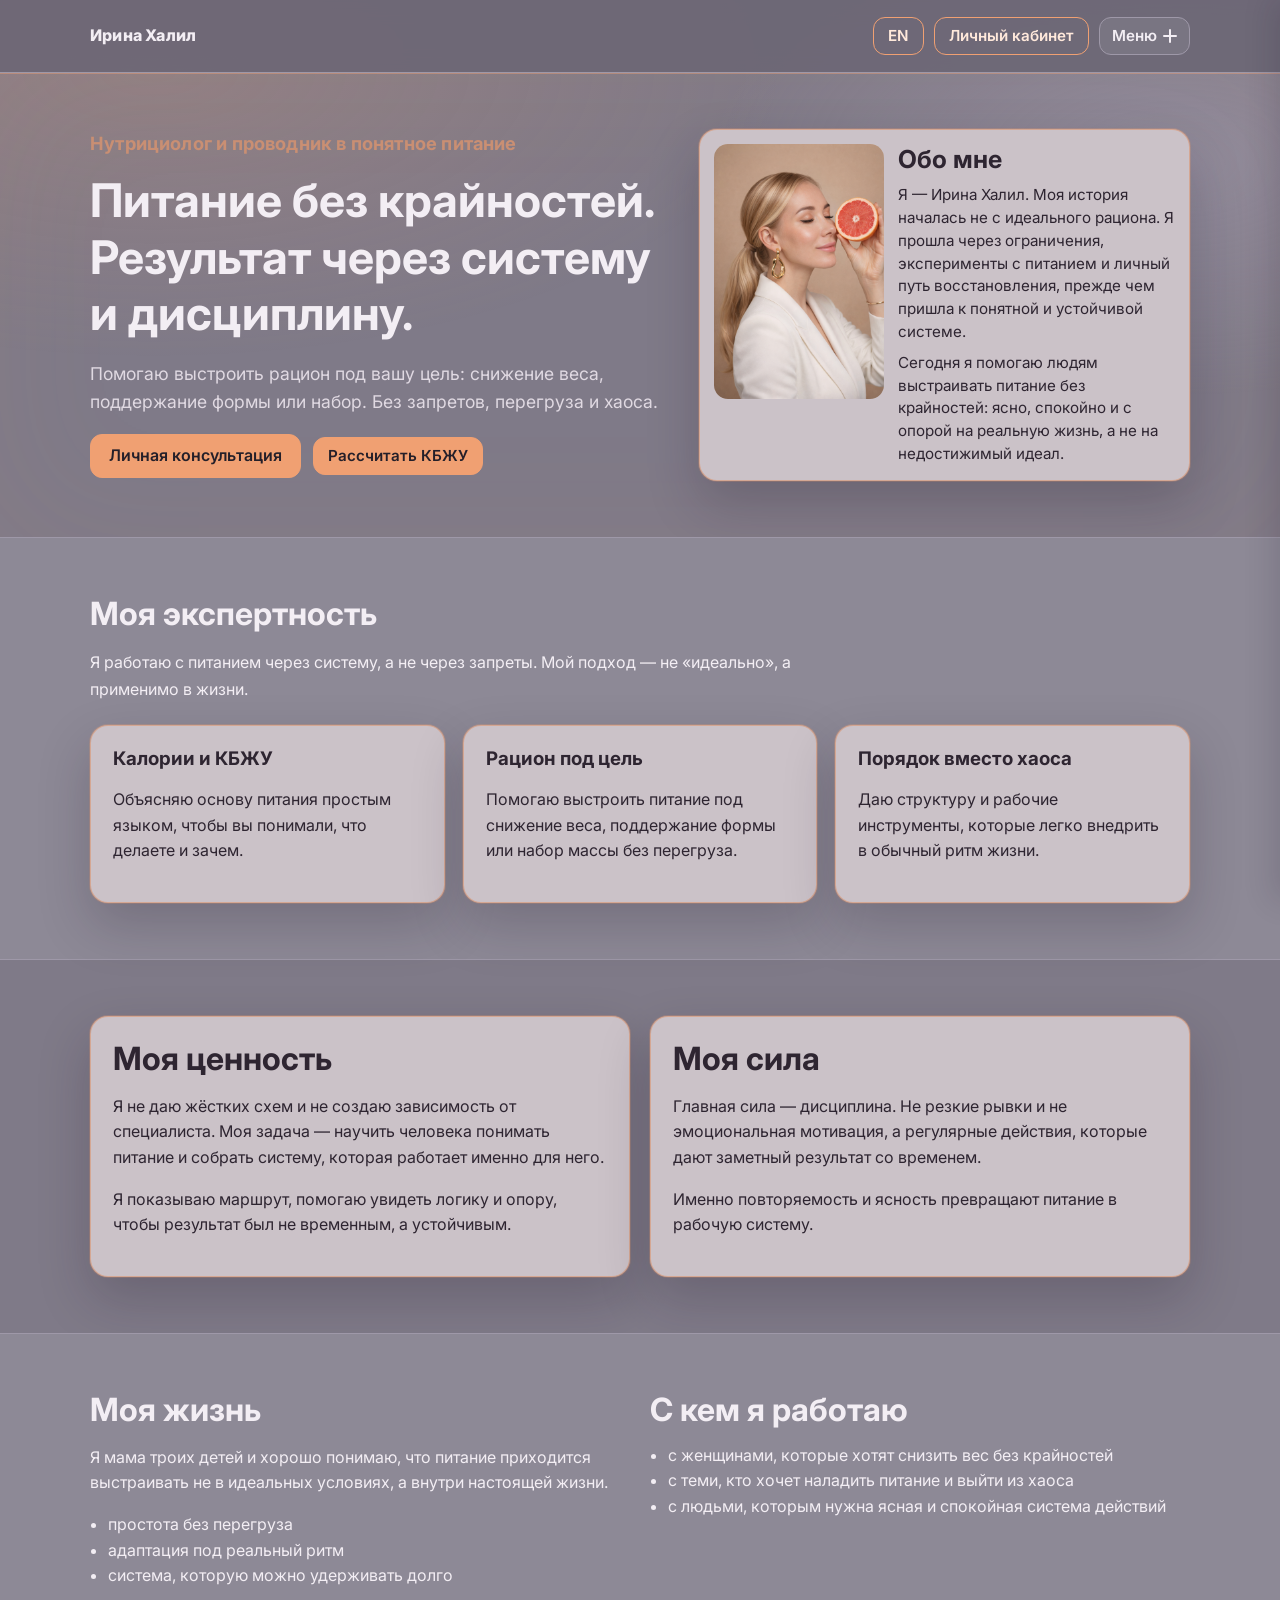
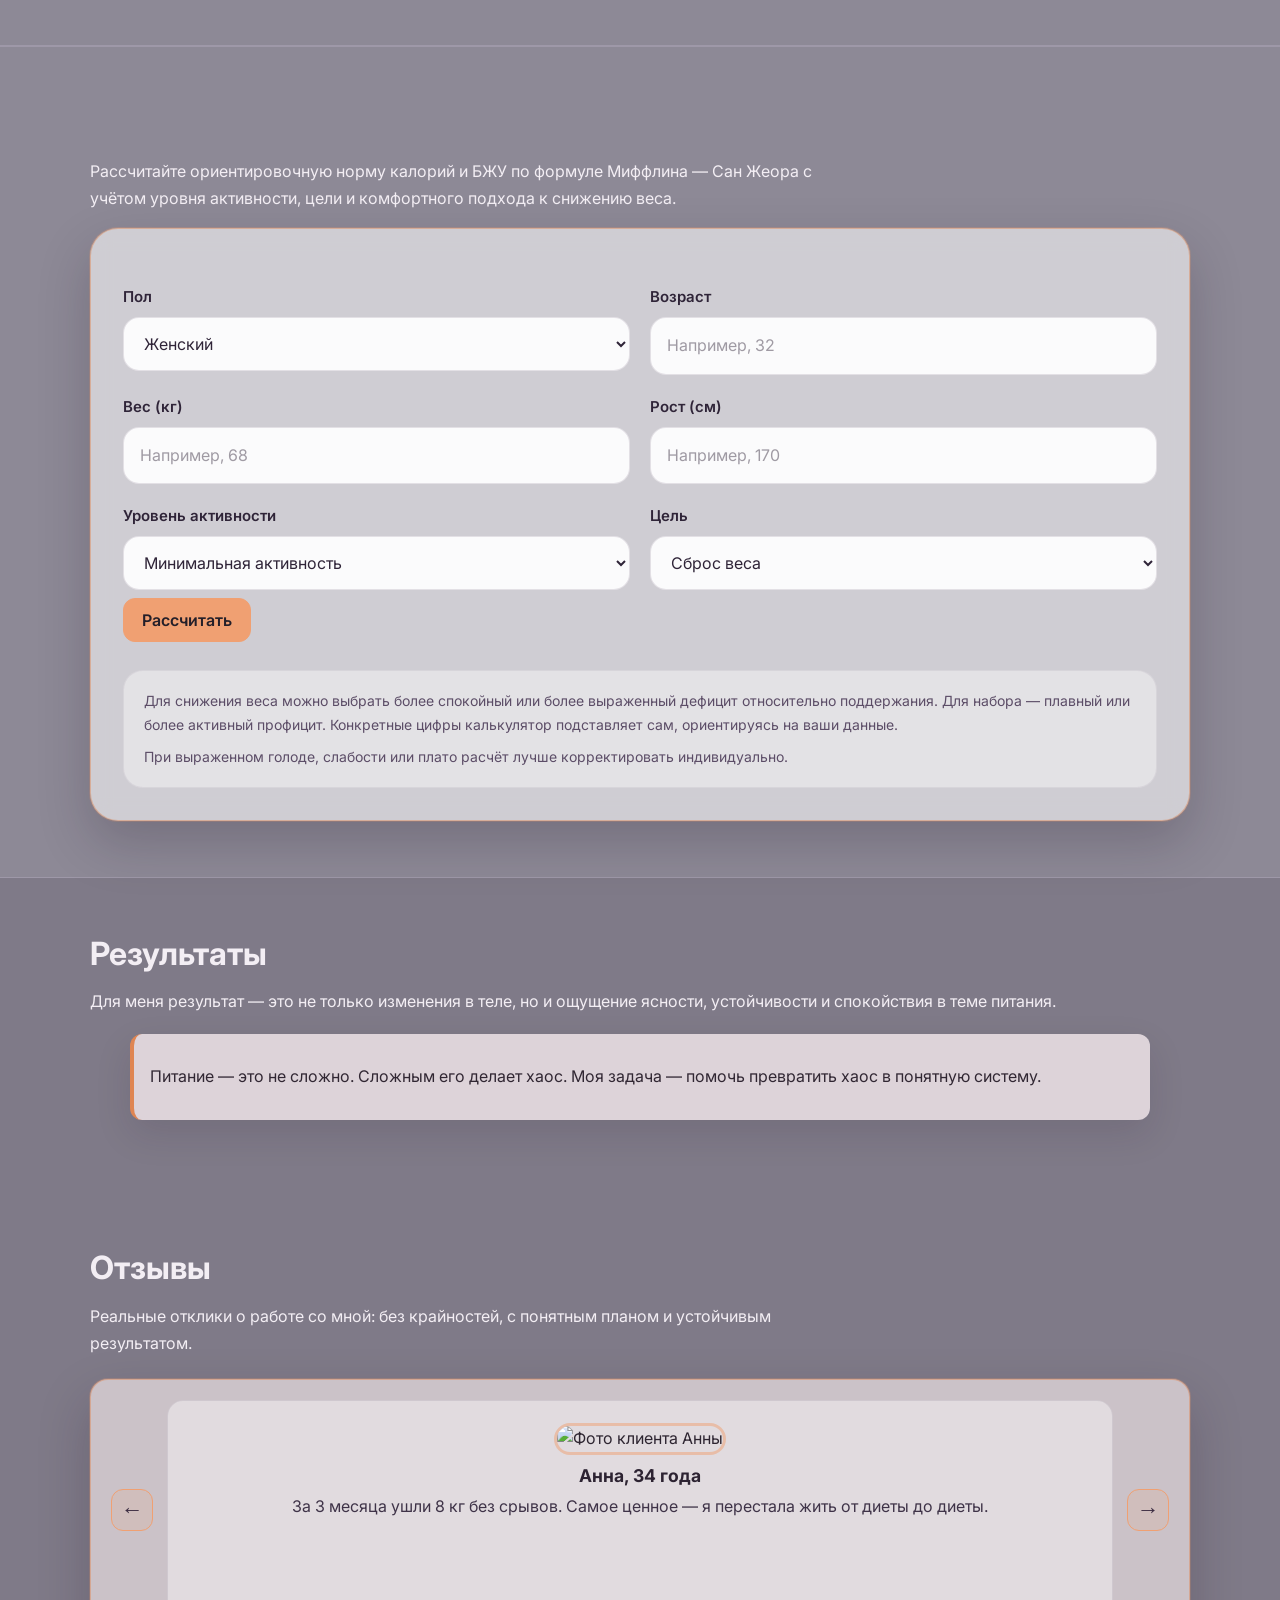
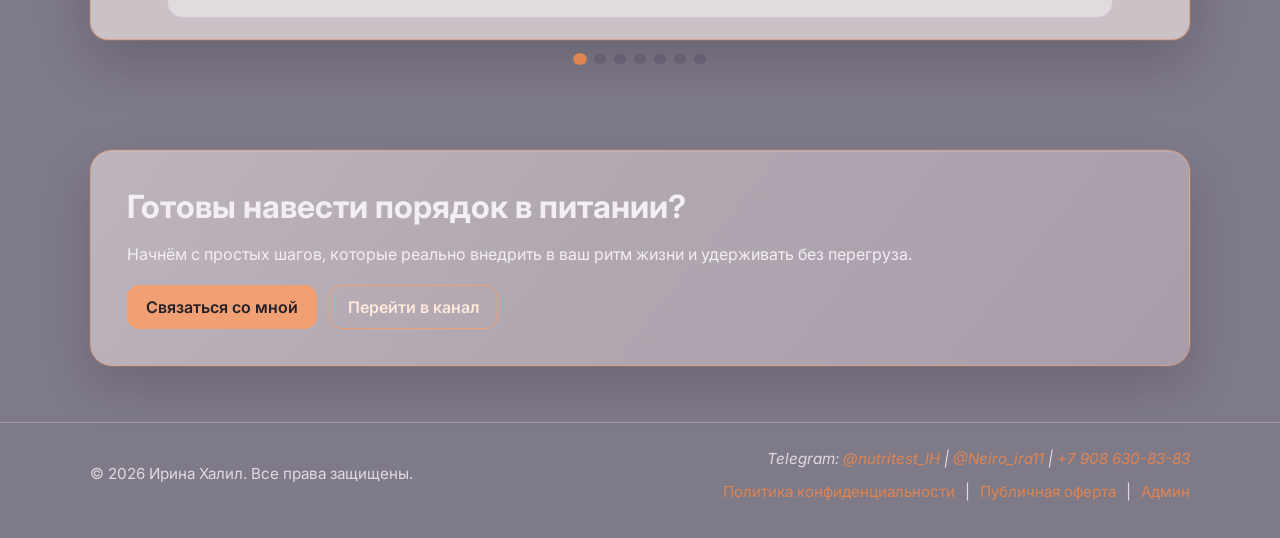
==== commit 1cacc2c4: "увеличила блок отзывов с 3 до 7" ====
--- a/index.html
+++ b/index.html
@@ -392,6 +392,62 @@
                     Наконец поняла, как питаться в реальном графике с детьми и работой. Без перегруза и запретов.
                   </p>
                 </article>
+
+                <article class="testimonial-slide">
+                  <img
+                    class="testimonial-avatar"
+                    src="https://randomuser.me/api/portraits/women/23.jpg"
+                    alt="Фото клиента Виктории"
+                    id="testimonial-avatar-4"
+                    loading="lazy"
+                  />
+                  <h3 id="testimonial-name-4">Виктория, 37 лет</h3>
+                  <p id="testimonial-text-4">
+                    Перестала заедать стресс по вечерам. Появились понятные шаги, и вес начал снижаться без жёстких ограничений.
+                  </p>
+                </article>
+
+                <article class="testimonial-slide">
+                  <img
+                    class="testimonial-avatar"
+                    src="https://randomuser.me/api/portraits/women/51.jpg"
+                    alt="Фото клиента Ольги"
+                    id="testimonial-avatar-5"
+                    loading="lazy"
+                  />
+                  <h3 id="testimonial-name-5">Ольга, 32 года</h3>
+                  <p id="testimonial-text-5">
+                    Наладила питание в офисном графике. Ушла постоянная усталость, а рацион стал простым и предсказуемым.
+                  </p>
+                </article>
+
+                <article class="testimonial-slide">
+                  <img
+                    class="testimonial-avatar"
+                    src="https://randomuser.me/api/portraits/women/57.jpg"
+                    alt="Фото клиента Светланы"
+                    id="testimonial-avatar-6"
+                    loading="lazy"
+                  />
+                  <h3 id="testimonial-name-6">Светлана, 45 лет</h3>
+                  <p id="testimonial-text-6">
+                    Поняла, как собирать тарелку без подсчётов каждый час. Еда перестала быть источником тревоги и вины.
+                  </p>
+                </article>
+
+                <article class="testimonial-slide">
+                  <img
+                    class="testimonial-avatar"
+                    src="https://randomuser.me/api/portraits/women/63.jpg"
+                    alt="Фото клиента Натальи"
+                    id="testimonial-avatar-7"
+                    loading="lazy"
+                  />
+                  <h3 id="testimonial-name-7">Наталья, 39 лет</h3>
+                  <p id="testimonial-text-7">
+                    За 2 месяца ушёл хаос в питании и минус 5 кг без срывов. Впервые получилось держать результат спокойно.
+                  </p>
+                </article>
               </div>
             </div>
 
@@ -409,6 +465,10 @@
             <button class="testimonial-dot is-active" type="button" data-index="0" aria-label="Отзыв 1"></button>
             <button class="testimonial-dot" type="button" data-index="1" aria-label="Отзыв 2"></button>
             <button class="testimonial-dot" type="button" data-index="2" aria-label="Отзыв 3"></button>
+            <button class="testimonial-dot" type="button" data-index="3" aria-label="Отзыв 4"></button>
+            <button class="testimonial-dot" type="button" data-index="4" aria-label="Отзыв 5"></button>
+            <button class="testimonial-dot" type="button" data-index="5" aria-label="Отзыв 6"></button>
+            <button class="testimonial-dot" type="button" data-index="6" aria-label="Отзыв 7"></button>
           </div>
         </div>
       </section>
@@ -757,6 +817,18 @@
             testimonialName3: "Елена, 41 год",
             testimonialText3:
               "Наконец поняла, как питаться в реальном графике с детьми и работой. Без перегруза и запретов.",
+            testimonialName4: "Виктория, 37 лет",
+            testimonialText4:
+              "Перестала заедать стресс по вечерам. Появились понятные шаги, и вес начал снижаться без жёстких ограничений.",
+            testimonialName5: "Ольга, 32 года",
+            testimonialText5:
+              "Наладила питание в офисном графике. Ушла постоянная усталость, а рацион стал простым и предсказуемым.",
+            testimonialName6: "Светлана, 45 лет",
+            testimonialText6:
+              "Поняла, как собирать тарелку без подсчётов каждый час. Еда перестала быть источником тревоги и вины.",
+            testimonialName7: "Наталья, 39 лет",
+            testimonialText7:
+              "За 2 месяца ушёл хаос в питании и минус 5 кг без срывов. Впервые получилось держать результат спокойно.",
             ctaTitle: "Готовы навести порядок в питании?",
             ctaP1:
               "Начнём с простых шагов, которые реально внедрить в ваш ритм жизни и удерживать без перегруза.",
@@ -879,6 +951,18 @@
             testimonialName3: "Elena, 41",
             testimonialText3:
               "I finally understood how to eat in a real schedule with kids and work. No overload and no hard bans.",
+            testimonialName4: "Victoria, 37",
+            testimonialText4:
+              "I stopped stress-eating in the evenings. I got clear steps, and my weight started going down without harsh restrictions.",
+            testimonialName5: "Olga, 32",
+            testimonialText5:
+              "I organized my meals around an office schedule. Constant fatigue disappeared, and my diet became simple and predictable.",
+            testimonialName6: "Svetlana, 45",
+            testimonialText6:
+              "I learned how to build balanced meals without counting all day. Food is no longer a source of anxiety and guilt.",
+            testimonialName7: "Natalia, 39",
+            testimonialText7:
+              "In 2 months I removed food chaos and lost 5 kg without breakdowns. For the first time I can keep results calmly.",
             ctaTitle: "Ready to bring order to your nutrition?",
             ctaP1:
               "Let's start with simple steps that are realistic for your lifestyle and sustainable without overload.",
@@ -953,6 +1037,14 @@
           document.getElementById("testimonial-text-2").textContent = t.testimonialText2;
           document.getElementById("testimonial-name-3").textContent = t.testimonialName3;
           document.getElementById("testimonial-text-3").textContent = t.testimonialText3;
+          document.getElementById("testimonial-name-4").textContent = t.testimonialName4;
+          document.getElementById("testimonial-text-4").textContent = t.testimonialText4;
+          document.getElementById("testimonial-name-5").textContent = t.testimonialName5;
+          document.getElementById("testimonial-text-5").textContent = t.testimonialText5;
+          document.getElementById("testimonial-name-6").textContent = t.testimonialName6;
+          document.getElementById("testimonial-text-6").textContent = t.testimonialText6;
+          document.getElementById("testimonial-name-7").textContent = t.testimonialName7;
+          document.getElementById("testimonial-text-7").textContent = t.testimonialText7;
           document.getElementById("cta-title").textContent = t.ctaTitle;
           document.getElementById("cta-p1").textContent = t.ctaP1;
           document.getElementById("cta-contact-btn").textContent = t.ctaContact;
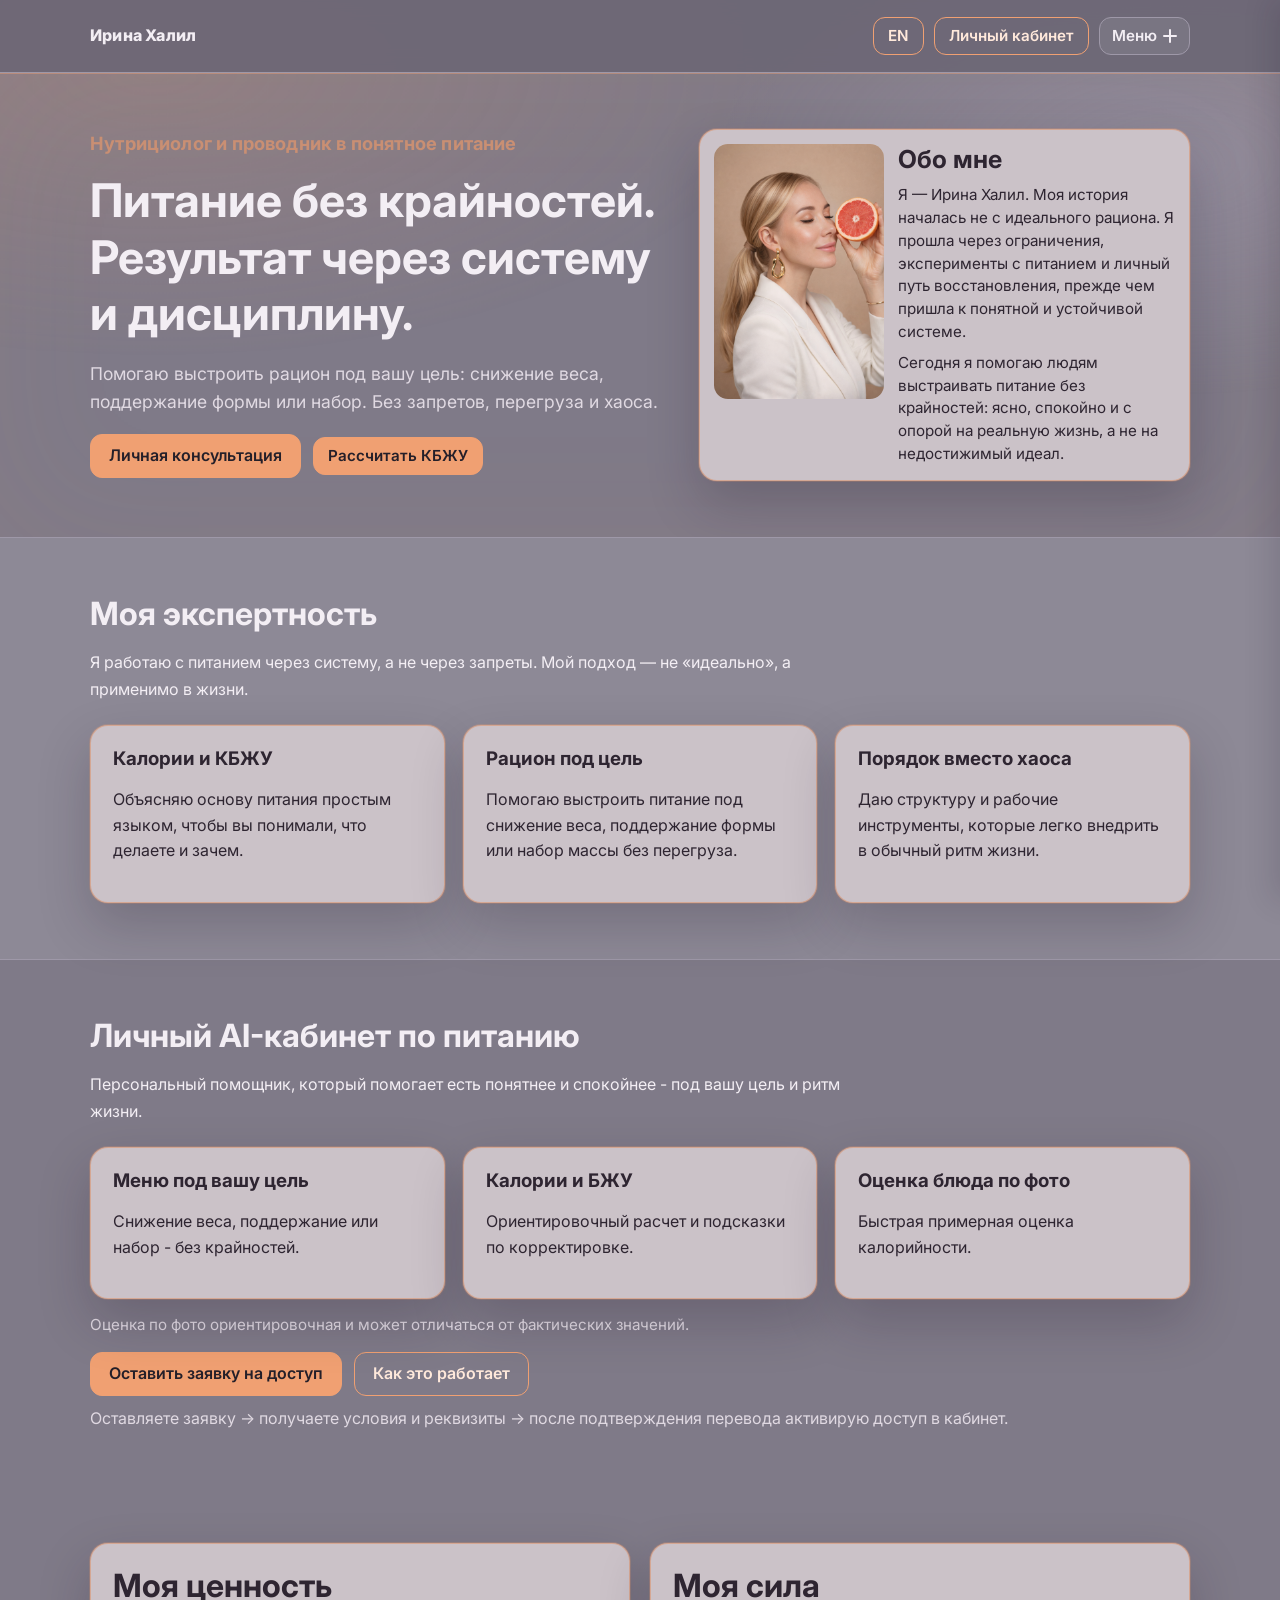
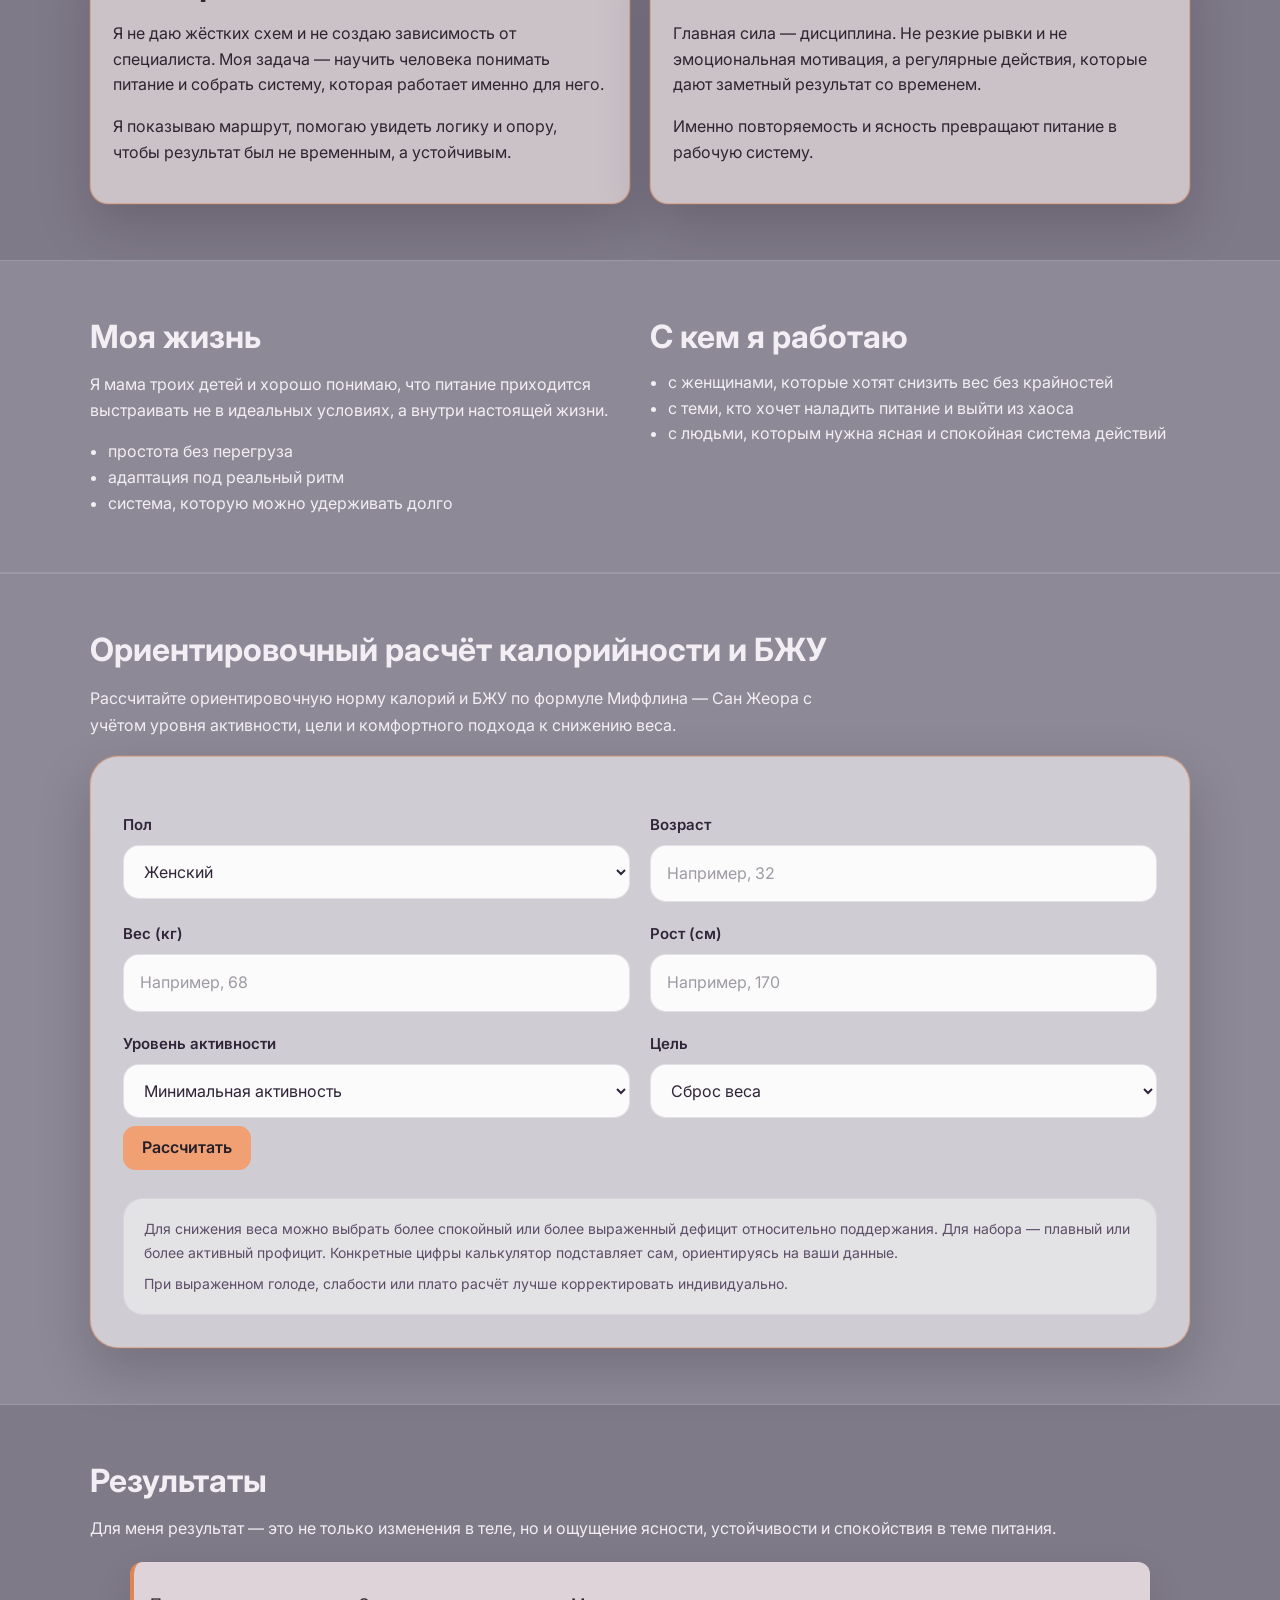
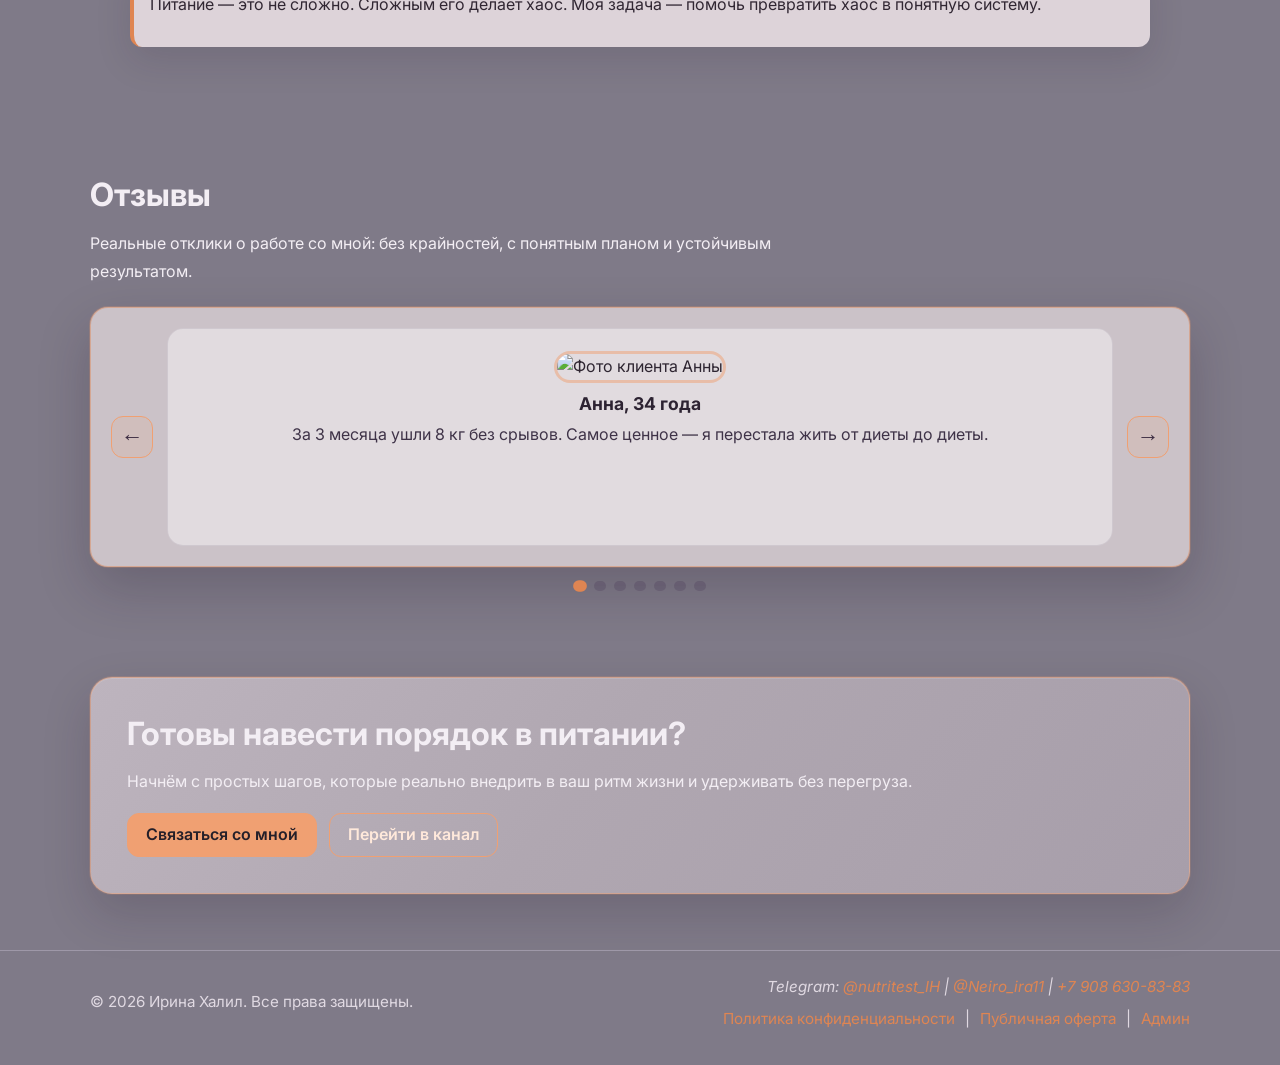
==== commit 78b13652: "Добавила удобства в админку" ====
--- a/index.html
+++ b/index.html
@@ -157,6 +157,51 @@
               </p>
             </article>
           </div>
+        </div>
+      </section>
+
+      <section class="section" id="ai-cabinet" aria-labelledby="ai-title">
+        <div class="container">
+          <h2 id="ai-title">Личный AI-кабинет по питанию</h2>
+          <p class="section-intro" id="ai-intro">
+            Персональный помощник, который помогает есть понятнее и спокойнее - под вашу цель и ритм жизни.
+          </p>
+
+          <div class="grid-3">
+            <article class="card">
+              <h3 id="ai-card1-title">Меню под вашу цель</h3>
+              <p id="ai-card1-text">
+                Снижение веса, поддержание или набор - без крайностей.
+              </p>
+            </article>
+
+            <article class="card">
+              <h3 id="ai-card2-title">Калории и БЖУ</h3>
+              <p id="ai-card2-text">
+                Ориентировочный расчет и подсказки по корректировке.
+              </p>
+            </article>
+
+            <article class="card">
+              <h3 id="ai-card3-title">Оценка блюда по фото</h3>
+              <p id="ai-card3-text">
+                Быстрая примерная оценка калорийности.
+              </p>
+            </article>
+          </div>
+
+          <p class="ai-access-note" id="ai-note">
+            Оценка по фото ориентировочная и может отличаться от фактических значений.
+          </p>
+
+          <div class="hero-actions ai-access-actions">
+            <button class="btn" type="button" id="ai-access-btn">Оставить заявку на доступ</button>
+            <a class="btn btn-ghost" id="ai-how-btn" href="#ai-access-how">Как это работает</a>
+          </div>
+
+          <p class="ai-access-how" id="ai-access-how">
+            Оставляете заявку -> получаете условия и реквизиты -> после подтверждения перевода активирую доступ в кабинет.
+          </p>
         </div>
       </section>
 
@@ -771,6 +816,20 @@
             expertiseTitle: "Моя экспертность",
             expertiseIntro:
               "Я работаю с питанием через систему, а не через запреты. Мой подход — не «идеально», а применимо в жизни.",
+            aiTitle: "Личный AI-кабинет по питанию",
+            aiIntro:
+              "Персональный помощник, который помогает есть понятнее и спокойнее - под вашу цель и ритм жизни.",
+            aiCard1Title: "Меню под вашу цель",
+            aiCard1Text: "Снижение веса, поддержание или набор - без крайностей.",
+            aiCard2Title: "Калории и БЖУ",
+            aiCard2Text: "Ориентировочный расчет и подсказки по корректировке.",
+            aiCard3Title: "Оценка блюда по фото",
+            aiCard3Text: "Быстрая примерная оценка калорийности.",
+            aiNote: "Оценка по фото ориентировочная и может отличаться от фактических значений.",
+            aiAccessBtn: "Оставить заявку на доступ",
+            aiHowBtn: "Как это работает",
+            aiHowText:
+              "Оставляете заявку -> получаете условия и реквизиты -> после подтверждения перевода активирую доступ в кабинет.",
             expCard1Title: "Калории и КБЖУ",
             expCard1Text:
               "Объясняю основу питания простым языком, чтобы вы понимали, что делаете и зачем.",
@@ -905,6 +964,21 @@
             expertiseTitle: "My Expertise",
             expertiseIntro:
               "I work with nutrition through a system, not through restrictions. My approach is not 'perfect' - it is practical for real life.",
+            aiTitle: "Personal AI Nutrition Cabinet",
+            aiIntro:
+              "A personal assistant that helps you eat with more clarity and calm - tailored to your goal and lifestyle.",
+            aiCard1Title: "Menu for Your Goal",
+            aiCard1Text: "Weight loss, maintenance, or gain - without extremes.",
+            aiCard2Title: "Calories and Macros",
+            aiCard2Text: "Estimated calculations and practical adjustment tips.",
+            aiCard3Title: "Photo-Based Meal Estimate",
+            aiCard3Text: "Quick approximate calorie estimate from a meal photo.",
+            aiNote:
+              "Photo-based estimates are approximate and may differ from actual values.",
+            aiAccessBtn: "Request Access",
+            aiHowBtn: "How it Works",
+            aiHowText:
+              "Leave a request -> receive terms and payment details -> access is activated after payment confirmation.",
             expCard1Title: "Calories and Macros",
             expCard1Text:
               "I explain nutrition basics in simple language, so you understand what you do and why.",
@@ -1005,6 +1079,18 @@
           document.getElementById("about-p2").textContent = t.aboutP2;
           document.getElementById("expertise-title").textContent = t.expertiseTitle;
           document.getElementById("expertise-intro").textContent = t.expertiseIntro;
+          document.getElementById("ai-title").textContent = t.aiTitle;
+          document.getElementById("ai-intro").textContent = t.aiIntro;
+          document.getElementById("ai-card1-title").textContent = t.aiCard1Title;
+          document.getElementById("ai-card1-text").textContent = t.aiCard1Text;
+          document.getElementById("ai-card2-title").textContent = t.aiCard2Title;
+          document.getElementById("ai-card2-text").textContent = t.aiCard2Text;
+          document.getElementById("ai-card3-title").textContent = t.aiCard3Title;
+          document.getElementById("ai-card3-text").textContent = t.aiCard3Text;
+          document.getElementById("ai-note").textContent = t.aiNote;
+          document.getElementById("ai-access-btn").textContent = t.aiAccessBtn;
+          document.getElementById("ai-how-btn").textContent = t.aiHowBtn;
+          document.getElementById("ai-access-how").textContent = t.aiHowText;
           document.getElementById("exp-card1-title").textContent = t.expCard1Title;
           document.getElementById("exp-card1-text").textContent = t.expCard1Text;
           document.getElementById("exp-card2-title").textContent = t.expCard2Title;
--- a/styles.css
+++ b/styles.css
@@ -462,6 +462,21 @@
   margin-top: 18px;
 }
 
+.ai-access-note {
+  margin: 14px 0 0;
+  color: var(--muted);
+  font-size: 0.95rem;
+}
+
+.ai-access-actions {
+  margin-top: 14px;
+}
+
+.ai-access-how {
+  margin: 10px 0 0;
+  color: var(--muted);
+}
+
 .hero-main-actions {
   display: grid;
   grid-template-columns: repeat(3, max-content);
